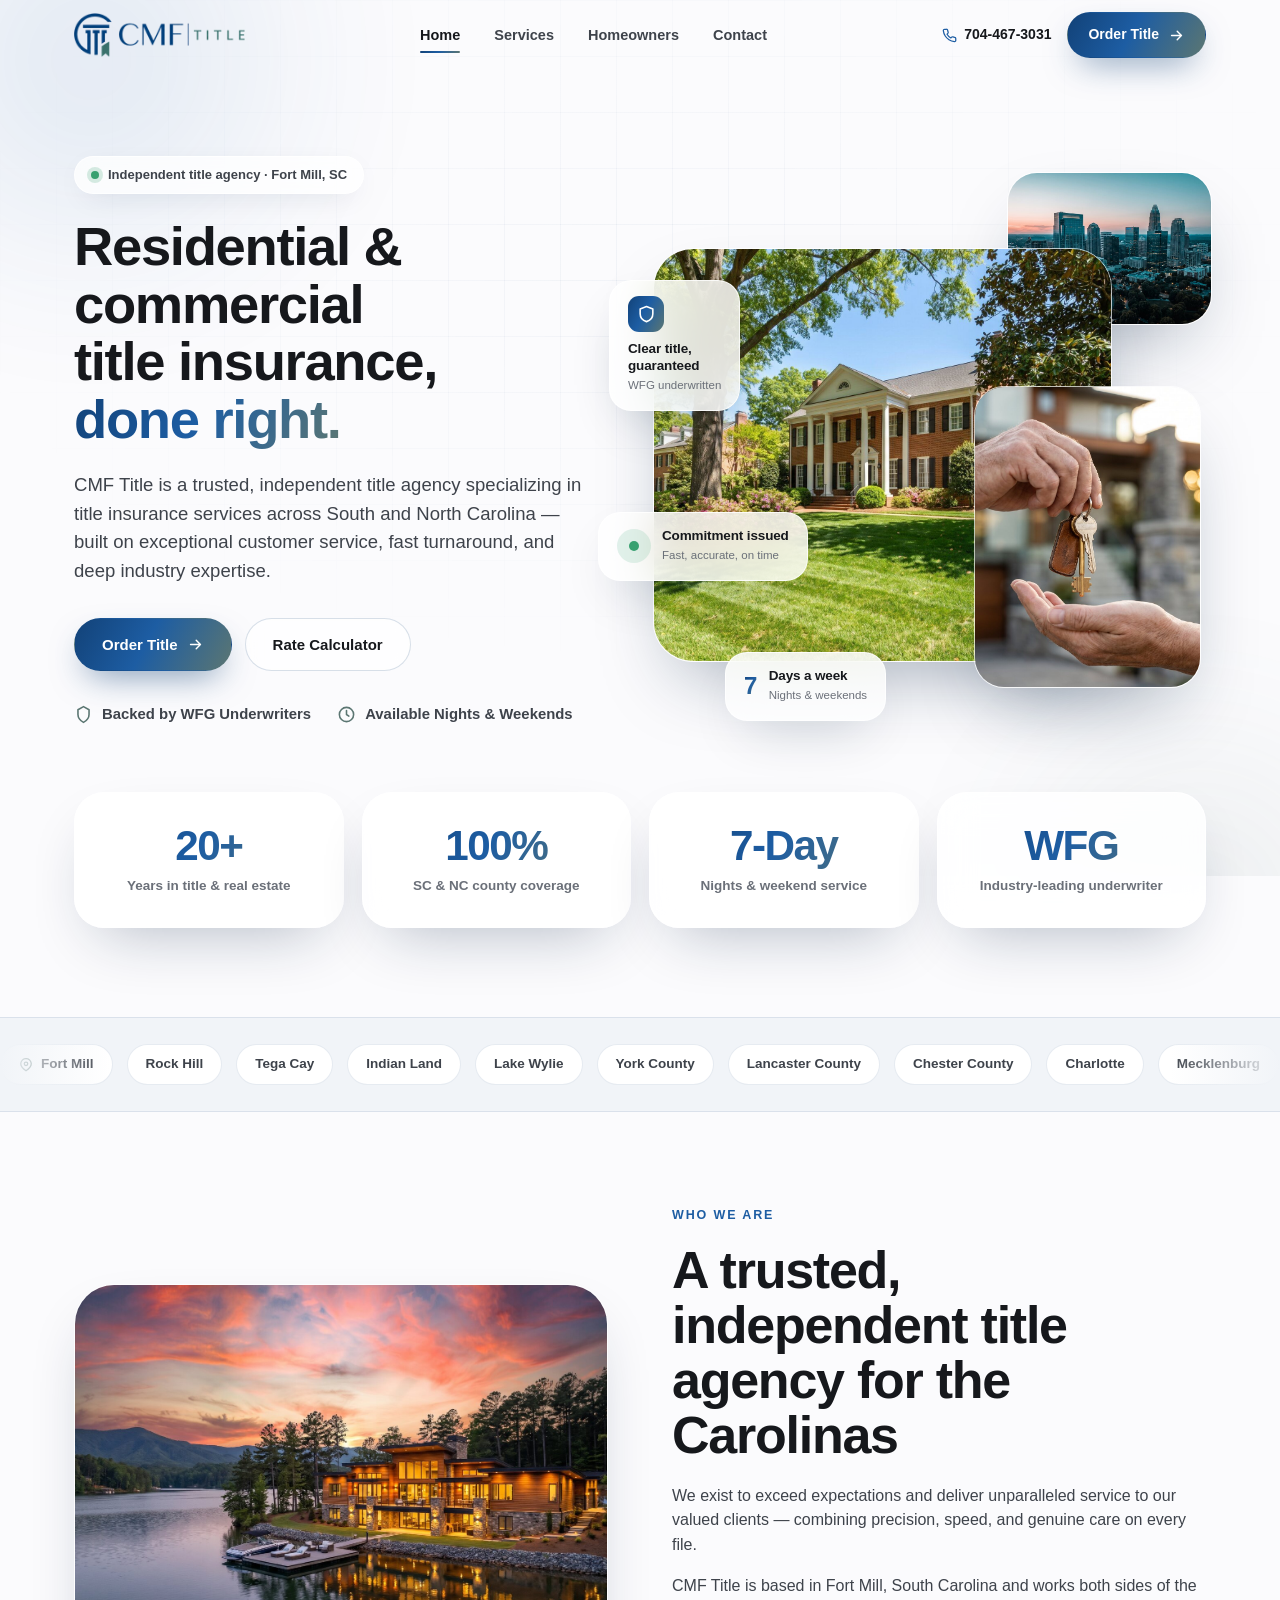
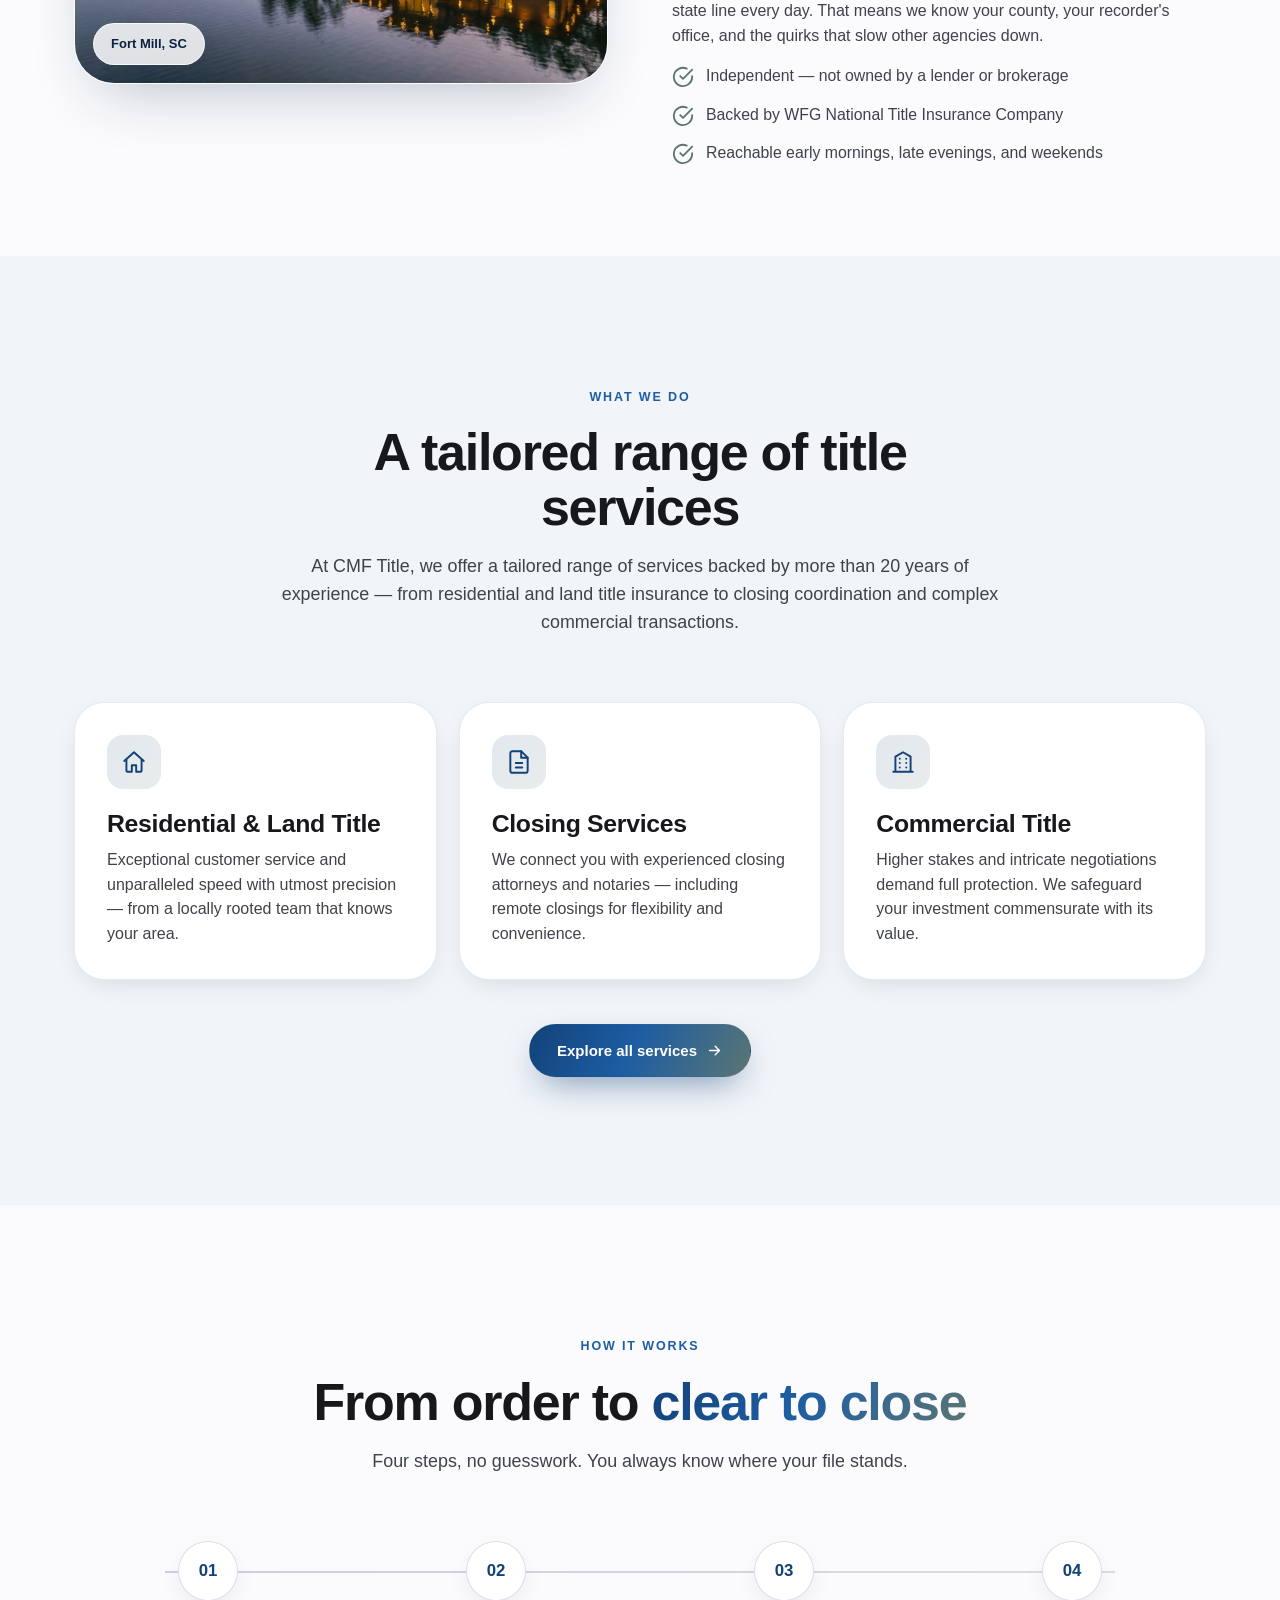
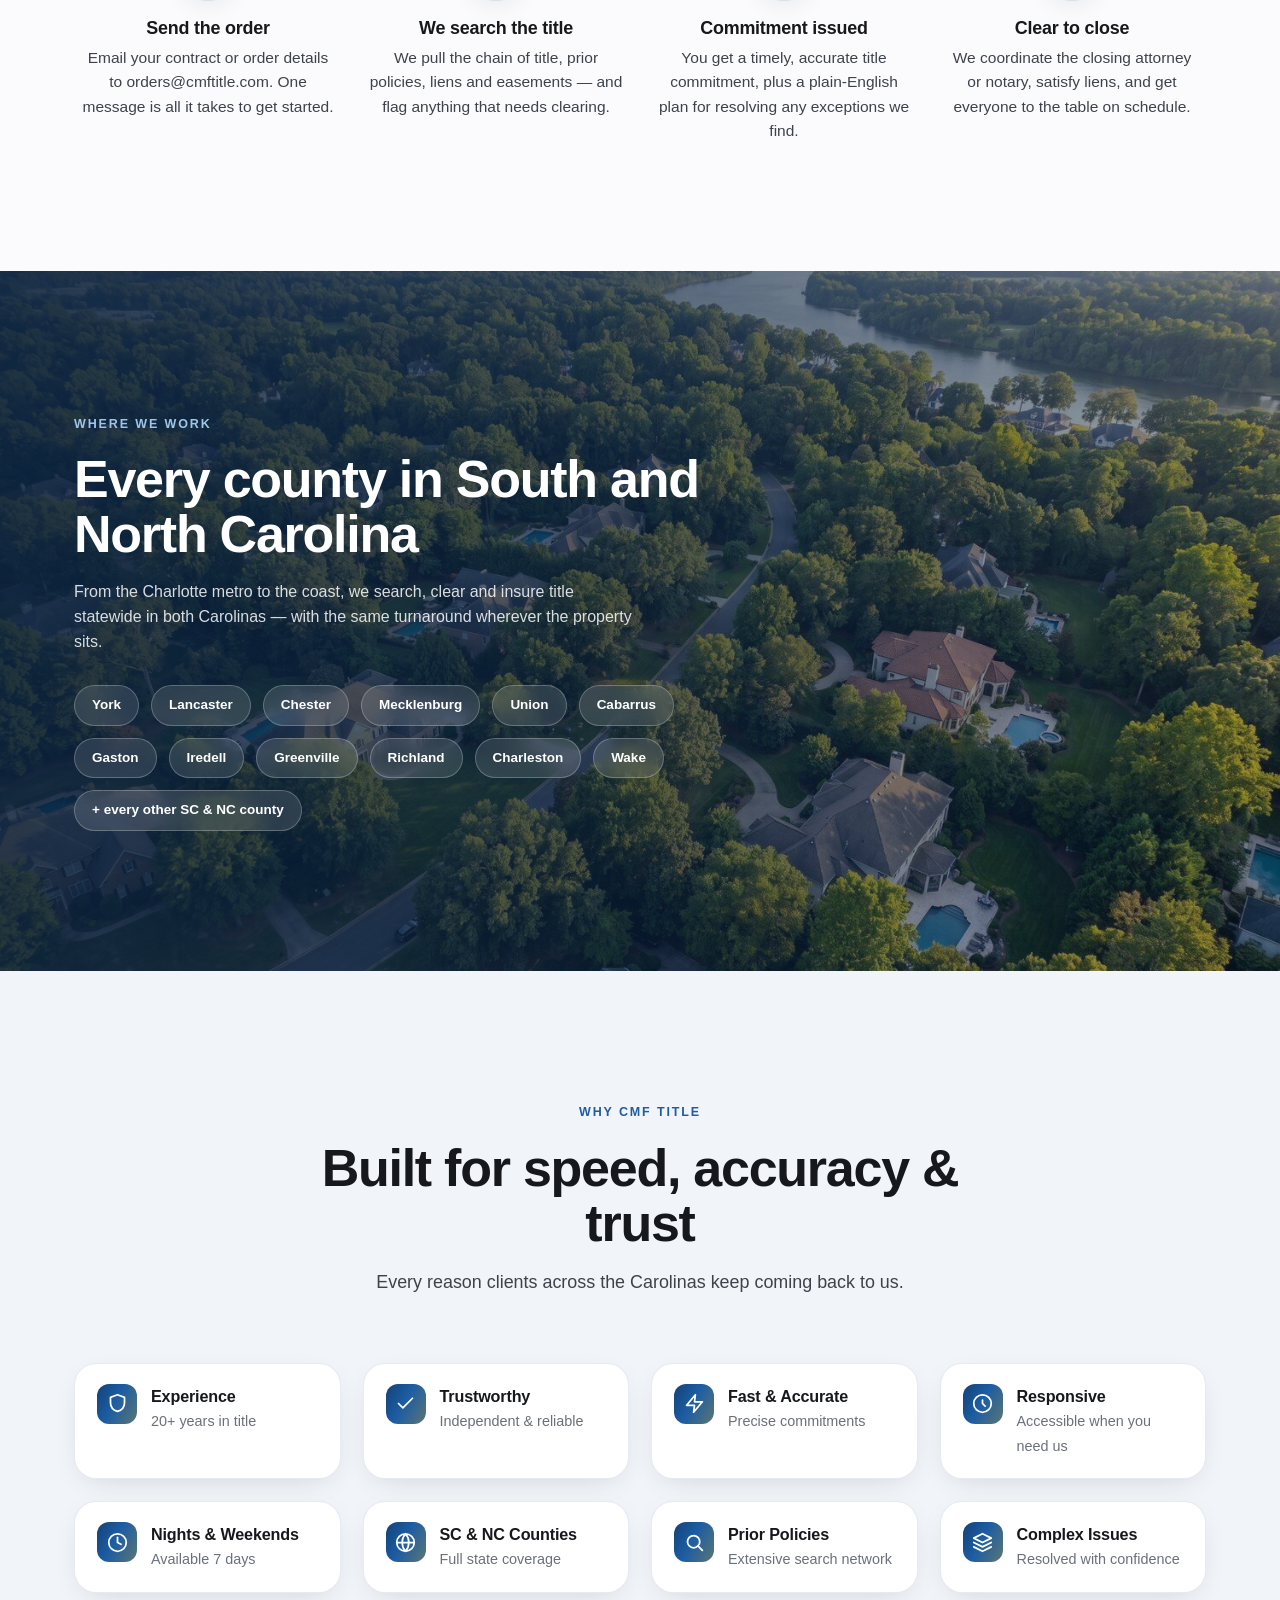
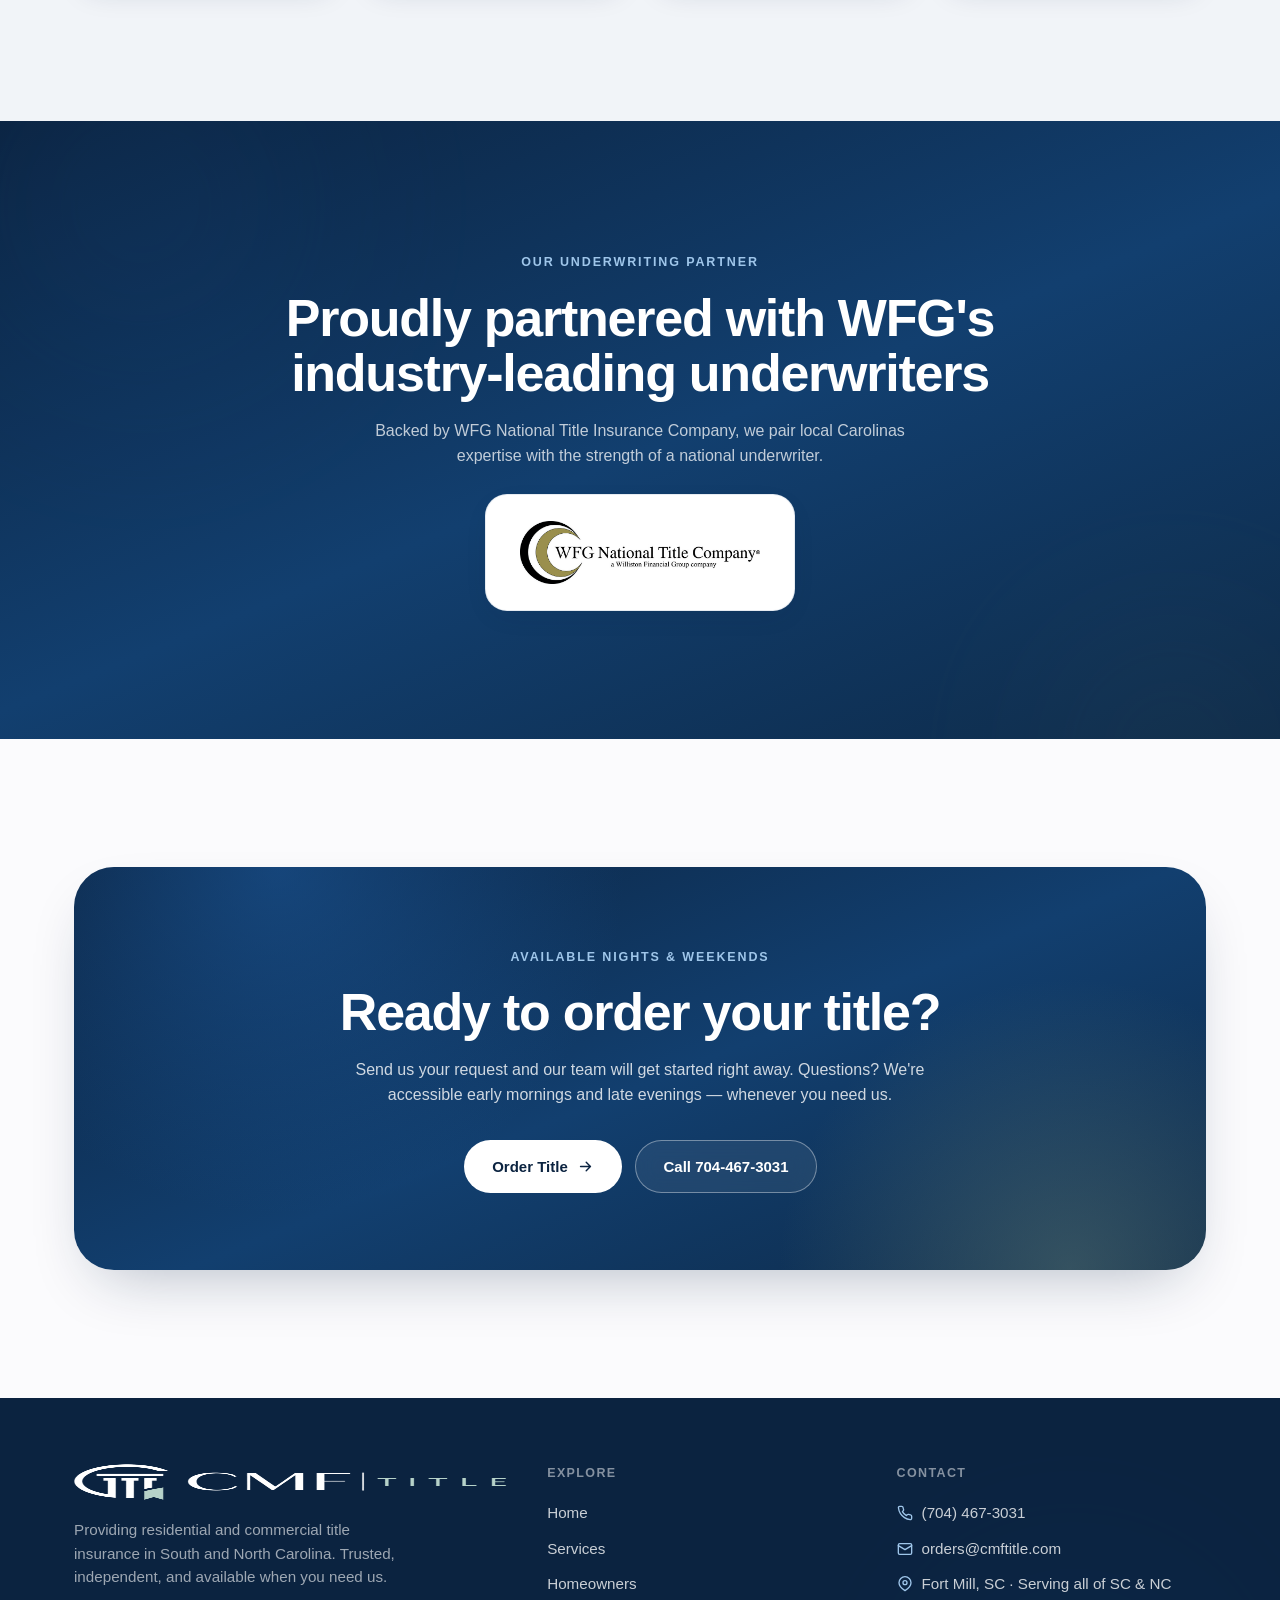
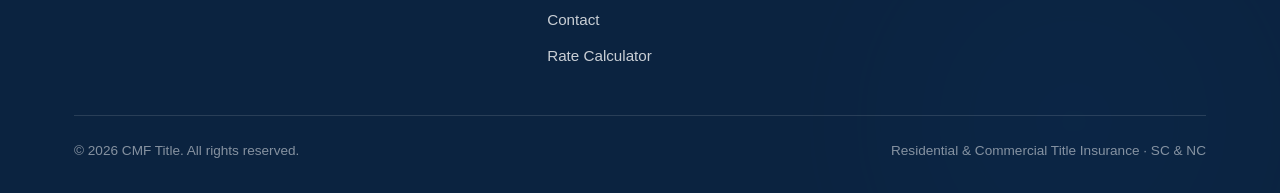
==== index.html @ 1ad6e636 "Build CMF Title site — Apple aesthetic, floating dynamic imagery Independent title agency site for C" ====
<!DOCTYPE html>
<html lang="en">
<head>
<meta charset="UTF-8" />
<meta name="viewport" content="width=device-width, initial-scale=1.0" />
<title>CMF Title — Residential &amp; Commercial Title Insurance in SC &amp; NC</title>
<meta name="description" content="CMF Title is a trusted, independent title agency in Fort Mill, SC providing residential and commercial title insurance across South and North Carolina. Fast, accurate, and available nights and weekends." />
<link rel="canonical" href="https://www.cmftitle.com/" />
<meta property="og:type" content="website" />
<meta property="og:title" content="CMF Title — Residential &amp; Commercial Title Insurance in SC &amp; NC" />
<meta property="og:description" content="A trusted, independent title agency serving South and North Carolina from Fort Mill, SC. Backed by WFG underwriters. Available nights and weekends." />
<meta property="og:url" content="https://www.cmftitle.com/" />
<meta property="og:image" content="https://www.cmftitle.com/assets/img/cta.jpg" />
<meta name="twitter:card" content="summary_large_image" />
<meta name="theme-color" content="#124278" />
<link rel="preconnect" href="https://rates.wfgnationaltitle.com" />
<link rel="icon" href="assets/img/favicon.png" />
<link rel="apple-touch-icon" href="assets/img/favicon.png" />
<link rel="preload" as="image" href="assets/img/hero-house.jpg" fetchpriority="high" />
<link rel="stylesheet" href="assets/css/style.css" />
<script type="application/ld+json">
{"@context":"https://schema.org","@type":"InsuranceAgency","name":"CMF Title","url":"https://www.cmftitle.com/","telephone":"+1-704-467-3031","email":"orders@cmftitle.com","image":"https://www.cmftitle.com/assets/img/logo.png","priceRange":"$$","description":"Independent title agency providing residential and commercial title insurance across South and North Carolina.","address":{"@type":"PostalAddress","addressLocality":"Fort Mill","addressRegion":"SC","addressCountry":"US"},"areaServed":[{"@type":"State","name":"South Carolina"},{"@type":"State","name":"North Carolina"}]}
</script>
</head>
<body>

<div class="progress" id="progress"></div>

<!-- NAV -->
<header class="nav">
  <div class="nav__inner">
    <a href="index.html" class="nav__logo" aria-label="CMF Title home">
      <img class="logo-dark" src="assets/img/logo.png" alt="CMF Title" width="776" height="200" />
      <img class="logo-light" src="assets/img/logo-white.png" alt="CMF Title" width="776" height="200" />
    </a>
    <nav class="nav__links">
      <a href="index.html" class="active">Home</a>
      <a href="services.html">Services</a>
      <a href="homeowners.html">Homeowners</a>
      <a href="contact.html">Contact</a>
    </nav>
    <div class="nav__cta">
      <a href="tel:7044673031" class="nav__phone">
        <svg viewBox="0 0 24 24" fill="none" stroke="currentColor" stroke-width="2" stroke-linecap="round" stroke-linejoin="round"><path d="M22 16.92v3a2 2 0 0 1-2.18 2 19.79 19.79 0 0 1-8.63-3.07 19.5 19.5 0 0 1-6-6 19.79 19.79 0 0 1-3.07-8.67A2 2 0 0 1 4.11 2h3a2 2 0 0 1 2 1.72 12.84 12.84 0 0 0 .7 2.81 2 2 0 0 1-.45 2.11L8.09 9.91a16 16 0 0 0 6 6l1.27-1.27a2 2 0 0 1 2.11-.45 12.84 12.84 0 0 0 2.81.7A2 2 0 0 1 22 16.92z"/></svg>
        704-467-3031
      </a>
      <a href="mailto:orders@cmftitle.com?subject=New%20Title%20Order%20-%20CMF%20Title" class="btn btn--primary btn--sm">
        Order Title
        <svg viewBox="0 0 24 24" fill="none" stroke="currentColor" stroke-width="2" stroke-linecap="round" stroke-linejoin="round"><path d="M5 12h14M13 6l6 6-6 6"/></svg>
      </a>
      <button class="nav__burger" aria-label="Menu" aria-expanded="false"><span></span><span></span><span></span></button>
    </div>
  </div>
</header>

<div class="mobile-menu">
  <a href="index.html">Home</a>
  <a href="services.html">Services</a>
  <a href="homeowners.html">Homeowners</a>
  <a href="contact.html">Contact</a>
  <a href="tel:7044673031">Call 704-467-3031</a>
  <a href="mailto:orders@cmftitle.com?subject=New%20Title%20Order%20-%20CMF%20Title" class="btn btn--primary">Order Title</a>
</div>

<!-- HERO -->
<section class="hero" id="top">
  <div class="mesh"></div>
  <div class="blob blob--a" style="top:-24%;left:-14%;opacity:.30;"></div>
  <div class="blob blob--b" style="bottom:-30%;right:-12%;opacity:.28;"></div>
  <div class="wrap">
    <div class="hero__grid">
      <div class="hero__content" data-reveal>
        <span class="hero__badge"><span class="dot"></span>Independent title agency · Fort Mill, SC</span>
        <h1>Residential &amp; commercial title insurance, <span class="text-grad">done right.</span></h1>
        <p class="hero__sub">CMF Title is a trusted, independent title agency specializing in title insurance services across South and North Carolina — built on exceptional customer service, fast turnaround, and deep industry expertise.</p>
        <div class="hero__actions">
          <a href="mailto:orders@cmftitle.com?subject=New%20Title%20Order%20-%20CMF%20Title" class="btn btn--primary">
            Order Title
            <svg viewBox="0 0 24 24" fill="none" stroke="currentColor" stroke-width="2" stroke-linecap="round" stroke-linejoin="round"><path d="M5 12h14M13 6l6 6-6 6"/></svg>
          </a>
          <a href="https://rates.wfgnationaltitle.com/" target="_blank" rel="noopener" class="btn btn--ghost">Rate Calculator</a>
        </div>
        <div class="hero-badges">
          <span><svg viewBox="0 0 24 24" fill="none" stroke="currentColor" stroke-width="2" stroke-linecap="round" stroke-linejoin="round"><path d="M12 2l7 4v6c0 5-3.5 8-7 10-3.5-2-7-5-7-10V6l7-4z"/></svg> Backed by WFG Underwriters</span>
          <span><svg viewBox="0 0 24 24" fill="none" stroke="currentColor" stroke-width="2" stroke-linecap="round" stroke-linejoin="round"><circle cx="12" cy="12" r="9"/><path d="M12 7v5l3 2"/></svg> Available Nights &amp; Weekends</span>
        </div>
      </div>

      <div class="hero__visual" data-reveal>
        <div class="fimg fimg--tag" data-parallax="8">
          <img src="assets/img/hero-skyline.jpg" alt="Charlotte skyline at dusk" width="760" height="570" />
        </div>
        <div class="fimg fimg--main" data-parallax="15">
          <img src="assets/img/hero-house.jpg" alt="Brick Southern colonial home beneath a live oak" width="1500" height="1150" fetchpriority="high" />
        </div>
        <div class="fimg fimg--sub anim-float d-a" data-parallax="26">
          <img src="assets/img/hero-keys.jpg" alt="Handing over the keys at a closing" width="760" height="1010" />
        </div>

        <div class="gchip gchip--1 anim-float" data-parallax="36">
          <div class="gc-ico"><svg viewBox="0 0 24 24" fill="none" stroke="currentColor" stroke-width="2" stroke-linecap="round" stroke-linejoin="round"><path d="M12 2 4 5v6c0 5 3.4 8.6 8 10 4.6-1.4 8-5 8-10V5l-8-3z"/></svg></div>
          <div class="gc-t">Clear title,<br>guaranteed</div>
          <div class="gc-s">WFG underwritten</div>
        </div>

        <div class="gchip gchip--2" data-parallax="42">
          <div class="pulse"><i></i></div>
          <div>
            <div class="gc-t">Commitment issued</div>
            <div class="gc-s">Fast, accurate, on time</div>
          </div>
        </div>

        <div class="gchip gchip--3 anim-float d-b" data-parallax="30">
          <b class="text-grad">7</b>
          <div>
            <div class="gc-t">Days a week</div>
            <div class="gc-s">Nights &amp; weekends</div>
          </div>
        </div>
      </div>
    </div>
  </div>
</section>

<!-- TRUST STATS -->
<section class="section section--tight stats-float">
  <div class="wrap">
    <div class="stats">
      <div class="stat-card" data-reveal><b class="text-grad" data-count="20" data-suffix="+">20+</b><span>Years in title &amp; real estate</span></div>
      <div class="stat-card d1" data-reveal><b class="text-grad" data-count="100" data-suffix="%">100%</b><span>SC &amp; NC county coverage</span></div>
      <div class="stat-card d2" data-reveal><b class="text-grad">7-Day</b><span>Nights &amp; weekend service</span></div>
      <div class="stat-card d3" data-reveal><b class="text-grad">WFG</b><span>Industry-leading underwriter</span></div>
    </div>
  </div>
</section>

<!-- COUNTY MARQUEE -->
<div class="marquee" aria-hidden="true">
  <div class="marquee__track">
    <div class="marquee__group">
      <span class="mq-item"><svg viewBox="0 0 24 24" fill="none" stroke="currentColor" stroke-width="2.2" stroke-linecap="round" stroke-linejoin="round"><path d="M21 10c0 6-9 12-9 12s-9-6-9-12a9 9 0 0 1 18 0z"/><circle cx="12" cy="10" r="3"/></svg>Fort Mill</span>
      <span class="mq-item">Rock Hill</span><span class="mq-item">Tega Cay</span><span class="mq-item">Indian Land</span>
      <span class="mq-item">Lake Wylie</span><span class="mq-item">York County</span><span class="mq-item">Lancaster County</span>
      <span class="mq-item">Chester County</span><span class="mq-item">Charlotte</span><span class="mq-item">Mecklenburg</span>
      <span class="mq-item">Union County</span><span class="mq-item">Cabarrus</span><span class="mq-item">Gaston</span>
      <span class="mq-item">Iredell</span><span class="mq-item">Greenville</span><span class="mq-item">Columbia</span>
      <span class="mq-item">Charleston</span><span class="mq-item">Raleigh</span><span class="mq-item">Wilmington</span>
      <span class="mq-item">Every SC &amp; NC county</span>
    </div>
    <div class="marquee__group">
      <span class="mq-item"><svg viewBox="0 0 24 24" fill="none" stroke="currentColor" stroke-width="2.2" stroke-linecap="round" stroke-linejoin="round"><path d="M21 10c0 6-9 12-9 12s-9-6-9-12a9 9 0 0 1 18 0z"/><circle cx="12" cy="10" r="3"/></svg>Fort Mill</span>
      <span class="mq-item">Rock Hill</span><span class="mq-item">Tega Cay</span><span class="mq-item">Indian Land</span>
      <span class="mq-item">Lake Wylie</span><span class="mq-item">York County</span><span class="mq-item">Lancaster County</span>
      <span class="mq-item">Chester County</span><span class="mq-item">Charlotte</span><span class="mq-item">Mecklenburg</span>
      <span class="mq-item">Union County</span><span class="mq-item">Cabarrus</span><span class="mq-item">Gaston</span>
      <span class="mq-item">Iredell</span><span class="mq-item">Greenville</span><span class="mq-item">Columbia</span>
      <span class="mq-item">Charleston</span><span class="mq-item">Raleigh</span><span class="mq-item">Wilmington</span>
      <span class="mq-item">Every SC &amp; NC county</span>
    </div>
  </div>
</div>

<!-- INTRO / MISSION -->
<section class="section section--tight">
  <div class="wrap">
    <div class="split">
      <div class="split__media" data-reveal>
        <img src="assets/img/lake.jpg" alt="Lakeside Carolina home at dusk" width="1300" height="975" loading="lazy" />
        <span class="badge-pill">Fort Mill, SC</span>
      </div>
      <div class="split__body d1" data-reveal>
        <span class="eyebrow">Who we are</span>
        <h2>A trusted, independent title agency for the Carolinas</h2>
        <p>We exist to exceed expectations and deliver unparalleled service to our valued clients — combining precision, speed, and genuine care on every file.</p>
        <p>CMF Title is based in Fort Mill, South Carolina and works both sides of the state line every day. That means we know your county, your recorder's office, and the quirks that slow other agencies down.</p>
        <ul class="checklist checklist--tight">
          <li><svg viewBox="0 0 24 24" fill="none" stroke="currentColor" stroke-width="2" stroke-linecap="round" stroke-linejoin="round"><path d="M22 11.08V12a10 10 0 1 1-5.93-9.14"/><path d="M22 4 12 14.01l-3-3"/></svg>Independent — not owned by a lender or brokerage</li>
          <li><svg viewBox="0 0 24 24" fill="none" stroke="currentColor" stroke-width="2" stroke-linecap="round" stroke-linejoin="round"><path d="M22 11.08V12a10 10 0 1 1-5.93-9.14"/><path d="M22 4 12 14.01l-3-3"/></svg>Backed by WFG National Title Insurance Company</li>
          <li><svg viewBox="0 0 24 24" fill="none" stroke="currentColor" stroke-width="2" stroke-linecap="round" stroke-linejoin="round"><path d="M22 11.08V12a10 10 0 1 1-5.93-9.14"/><path d="M22 4 12 14.01l-3-3"/></svg>Reachable early mornings, late evenings, and weekends</li>
        </ul>
      </div>
    </div>
  </div>
</section>

<!-- SERVICES PREVIEW -->
<section class="section section--alt">
  <div class="wrap">
    <div class="section-head" data-reveal>
      <span class="eyebrow">What we do</span>
      <h2>A tailored range of title services</h2>
      <p>At CMF Title, we offer a tailored range of services backed by more than 20 years of experience — from residential and land title insurance to closing coordination and complex commercial transactions.</p>
    </div>
    <div class="grid grid-3">
      <a href="services.html" class="card" data-reveal>
        <div class="card__ico"><svg viewBox="0 0 24 24" fill="none" stroke="currentColor" stroke-width="1.8" stroke-linecap="round" stroke-linejoin="round"><path d="m3 11 9-8 9 8"/><path d="M5 10v10a1 1 0 0 0 1 1h4v-6h4v6h4a1 1 0 0 0 1-1V10"/></svg></div>
        <h3>Residential &amp; Land Title</h3>
        <p>Exceptional customer service and unparalleled speed with utmost precision — from a locally rooted team that knows your area.</p>
      </a>
      <a href="services.html" class="card d1" data-reveal>
        <div class="card__ico"><svg viewBox="0 0 24 24" fill="none" stroke="currentColor" stroke-width="1.8" stroke-linecap="round" stroke-linejoin="round"><path d="M14 2H6a2 2 0 0 0-2 2v16a2 2 0 0 0 2 2h12a2 2 0 0 0 2-2V8z"/><path d="M14 2v6h6M9 13h6M9 17h6"/></svg></div>
        <h3>Closing Services</h3>
        <p>We connect you with experienced closing attorneys and notaries — including remote closings for flexibility and convenience.</p>
      </a>
      <a href="services.html" class="card d2" data-reveal>
        <div class="card__ico"><svg viewBox="0 0 24 24" fill="none" stroke="currentColor" stroke-width="1.8" stroke-linecap="round" stroke-linejoin="round"><path d="M3 21h18M5 21V7l7-4 7 4v14M9 9h.01M15 9h.01M9 13h.01M15 13h.01M9 17h.01M15 17h.01"/></svg></div>
        <h3>Commercial Title</h3>
        <p>Higher stakes and intricate negotiations demand full protection. We safeguard your investment commensurate with its value.</p>
      </a>
    </div>
    <div style="text-align:center;margin-top:44px;" data-reveal>
      <a href="services.html" class="btn btn--primary">Explore all services
        <svg viewBox="0 0 24 24" fill="none" stroke="currentColor" stroke-width="2" stroke-linecap="round" stroke-linejoin="round"><path d="M5 12h14M13 6l6 6-6 6"/></svg>
      </a>
    </div>
  </div>
</section>

<!-- HOW IT WORKS -->
<section class="section">
  <div class="wrap">
    <div class="section-head" data-reveal>
      <span class="eyebrow">How it works</span>
      <h2>From order to <span class="text-grad">clear to close</span></h2>
      <p>Four steps, no guesswork. You always know where your file stands.</p>
    </div>
    <div class="steps">
      <div class="step" data-reveal>
        <div class="step__n">01</div>
        <h3>Send the order</h3>
        <p>Email your contract or order details to orders@cmftitle.com. One message is all it takes to get started.</p>
      </div>
      <div class="step d1" data-reveal>
        <div class="step__n">02</div>
        <h3>We search the title</h3>
        <p>We pull the chain of title, prior policies, liens and easements — and flag anything that needs clearing.</p>
      </div>
      <div class="step d2" data-reveal>
        <div class="step__n">03</div>
        <h3>Commitment issued</h3>
        <p>You get a timely, accurate title commitment, plus a plain-English plan for resolving any exceptions we find.</p>
      </div>
      <div class="step d3" data-reveal>
        <div class="step__n">04</div>
        <h3>Clear to close</h3>
        <p>We coordinate the closing attorney or notary, satisfy liens, and get everyone to the table on schedule.</p>
      </div>
    </div>
  </div>
</section>

<!-- COVERAGE BAND -->
<section class="imgband">
  <div class="imgband__bg"><img src="assets/img/aerial.jpg" alt="Aerial view of a Carolina neighborhood under tree canopy" width="1500" height="860" loading="lazy" /></div>
  <div class="wrap">
    <div data-reveal>
      <span class="eyebrow">Where we work</span>
      <h2>Every county in South and North Carolina</h2>
      <p>From the Charlotte metro to the coast, we search, clear and insure title statewide in both Carolinas — with the same turnaround wherever the property sits.</p>
      <div class="coverage-list">
        <span>York</span><span>Lancaster</span><span>Chester</span><span>Mecklenburg</span><span>Union</span>
        <span>Cabarrus</span><span>Gaston</span><span>Iredell</span><span>Greenville</span><span>Richland</span>
        <span>Charleston</span><span>Wake</span><span>+ every other SC &amp; NC county</span>
      </div>
    </div>
  </div>
</section>

<!-- WHY CHOOSE -->
<section class="section section--alt">
  <div class="wrap">
    <div class="section-head" data-reveal>
      <span class="eyebrow">Why CMF Title</span>
      <h2>Built for speed, accuracy &amp; trust</h2>
      <p>Every reason clients across the Carolinas keep coming back to us.</p>
    </div>
    <div class="grid grid-4">
      <div class="feature" data-reveal>
        <div class="feature__ico"><svg viewBox="0 0 24 24" fill="none" stroke="currentColor" stroke-width="2" stroke-linecap="round" stroke-linejoin="round"><path d="M12 2 4 5v6c0 5 3.4 8.6 8 10 4.6-1.4 8-5 8-10V5l-8-3z"/></svg></div>
        <div><b>Experience</b><span>20+ years in title</span></div>
      </div>
      <div class="feature d1" data-reveal>
        <div class="feature__ico"><svg viewBox="0 0 24 24" fill="none" stroke="currentColor" stroke-width="2" stroke-linecap="round" stroke-linejoin="round"><path d="M20 6 9 17l-5-5"/></svg></div>
        <div><b>Trustworthy</b><span>Independent &amp; reliable</span></div>
      </div>
      <div class="feature d2" data-reveal>
        <div class="feature__ico"><svg viewBox="0 0 24 24" fill="none" stroke="currentColor" stroke-width="2" stroke-linecap="round" stroke-linejoin="round"><path d="M13 2 3 14h9l-1 8 10-12h-9l1-8z"/></svg></div>
        <div><b>Fast &amp; Accurate</b><span>Precise commitments</span></div>
      </div>
      <div class="feature d3" data-reveal>
        <div class="feature__ico"><svg viewBox="0 0 24 24" fill="none" stroke="currentColor" stroke-width="2" stroke-linecap="round" stroke-linejoin="round"><path d="M12 8v4l3 3M12 22a10 10 0 1 0 0-20 10 10 0 0 0 0 20z"/></svg></div>
        <div><b>Responsive</b><span>Accessible when you need us</span></div>
      </div>
      <div class="feature" data-reveal>
        <div class="feature__ico"><svg viewBox="0 0 24 24" fill="none" stroke="currentColor" stroke-width="2" stroke-linecap="round" stroke-linejoin="round"><path d="M12 2a10 10 0 1 0 0 20 10 10 0 0 0 0-20zM12 6v6l4 2"/></svg></div>
        <div><b>Nights &amp; Weekends</b><span>Available 7 days</span></div>
      </div>
      <div class="feature d1" data-reveal>
        <div class="feature__ico"><svg viewBox="0 0 24 24" fill="none" stroke="currentColor" stroke-width="2" stroke-linecap="round" stroke-linejoin="round"><path d="M12 2a10 10 0 1 0 0 20 10 10 0 0 0 0-20zM2 12h20M12 2a15 15 0 0 1 0 20 15 15 0 0 1 0-20z"/></svg></div>
        <div><b>SC &amp; NC Counties</b><span>Full state coverage</span></div>
      </div>
      <div class="feature d2" data-reveal>
        <div class="feature__ico"><svg viewBox="0 0 24 24" fill="none" stroke="currentColor" stroke-width="2" stroke-linecap="round" stroke-linejoin="round"><circle cx="11" cy="11" r="7"/><path d="m21 21-4.3-4.3"/></svg></div>
        <div><b>Prior Policies</b><span>Extensive search network</span></div>
      </div>
      <div class="feature d3" data-reveal>
        <div class="feature__ico"><svg viewBox="0 0 24 24" fill="none" stroke="currentColor" stroke-width="2" stroke-linecap="round" stroke-linejoin="round"><path d="M12 2 2 7l10 5 10-5-10-5zM2 17l10 5 10-5M2 12l10 5 10-5"/></svg></div>
        <div><b>Complex Issues</b><span>Resolved with confidence</span></div>
      </div>
    </div>
  </div>
</section>

<!-- WFG PARTNER -->
<section class="section band">
  <div class="blob blob--a" style="top:-30%;left:-10%;opacity:.28;"></div>
  <div class="blob blob--b" style="bottom:-40%;right:-10%;opacity:.28;"></div>
  <div class="wrap">
    <div class="partner" data-reveal>
      <span class="eyebrow eyebrow--light">Our underwriting partner</span>
      <h2>Proudly partnered with WFG's<br>industry-leading underwriters</h2>
      <p style="max-width:560px;margin:18px auto 0;">Backed by WFG National Title Insurance Company, we pair local Carolinas expertise with the strength of a national underwriter.</p>
      <div class="partner__logo"><img src="assets/img/wfg.jpg" alt="WFG National Title Insurance Company" loading="lazy" /></div>
    </div>
  </div>
</section>

<!-- CTA -->
<section class="section">
  <div class="wrap">
    <div class="cta-card" data-reveal>
      <span class="eyebrow eyebrow--light">Available nights &amp; weekends</span>
      <h2>Ready to order your title?</h2>
      <p>Send us your request and our team will get started right away. Questions? We're accessible early mornings and late evenings — whenever you need us.</p>
      <div class="cta-actions">
        <a href="mailto:orders@cmftitle.com?subject=New%20Title%20Order%20-%20CMF%20Title" class="btn btn--light">
          Order Title
          <svg viewBox="0 0 24 24" fill="none" stroke="currentColor" stroke-width="2" stroke-linecap="round" stroke-linejoin="round"><path d="M5 12h14M13 6l6 6-6 6"/></svg>
        </a>
        <a href="tel:7044673031" class="btn btn--outline-light">Call 704-467-3031</a>
      </div>
    </div>
  </div>
</section>

<!-- FOOTER -->
<footer class="footer">
  <div class="blob blob--a" style="bottom:-50%;right:-5%;opacity:.16;"></div>
  <div class="wrap">
    <div class="footer__grid">
      <div>
        <div class="footer__logo"><img src="assets/img/logo-white.png" alt="CMF Title" width="776" height="200" /></div>
        <p>Providing residential and commercial title insurance in South and North Carolina. Trusted, independent, and available when you need us.</p>
      </div>
      <div>
        <h4>Explore</h4>
        <div class="footer__links">
          <a href="index.html">Home</a>
          <a href="services.html">Services</a>
          <a href="homeowners.html">Homeowners</a>
          <a href="contact.html">Contact</a>
          <a href="https://rates.wfgnationaltitle.com/" target="_blank" rel="noopener">Rate Calculator</a>
        </div>
      </div>
      <div>
        <h4>Contact</h4>
        <div class="footer__contact">
          <a href="tel:7044673031"><svg viewBox="0 0 24 24" fill="none" stroke="currentColor" stroke-width="2" stroke-linecap="round" stroke-linejoin="round"><path d="M22 16.92v3a2 2 0 0 1-2.18 2 19.79 19.79 0 0 1-8.63-3.07 19.5 19.5 0 0 1-6-6 19.79 19.79 0 0 1-3.07-8.67A2 2 0 0 1 4.11 2h3a2 2 0 0 1 2 1.72 12.84 12.84 0 0 0 .7 2.81 2 2 0 0 1-.45 2.11L8.09 9.91a16 16 0 0 0 6 6l1.27-1.27a2 2 0 0 1 2.11-.45 12.84 12.84 0 0 0 2.81.7A2 2 0 0 1 22 16.92z"/></svg>(704) 467-3031</a>
          <a href="mailto:orders@cmftitle.com"><svg viewBox="0 0 24 24" fill="none" stroke="currentColor" stroke-width="2" stroke-linecap="round" stroke-linejoin="round"><rect x="2" y="4" width="20" height="16" rx="2"/><path d="m22 7-10 6L2 7"/></svg>orders@cmftitle.com</a>
          <span><svg viewBox="0 0 24 24" fill="none" stroke="currentColor" stroke-width="2" stroke-linecap="round" stroke-linejoin="round"><path d="M21 10c0 6-9 12-9 12s-9-6-9-12a9 9 0 0 1 18 0z"/><circle cx="12" cy="10" r="3"/></svg>Fort Mill, SC · Serving all of SC &amp; NC</span>
        </div>
      </div>
    </div>
    <div class="footer__bottom">
      <span>&copy; <span id="year">2026</span> CMF Title. All rights reserved.</span>
      <span>Residential &amp; Commercial Title Insurance · SC &amp; NC</span>
    </div>
  </div>
</footer>

<div class="order-bar">
  <a href="tel:7044673031" class="btn btn--ghost">Call</a>
  <a href="mailto:orders@cmftitle.com?subject=New%20Title%20Order%20-%20CMF%20Title" class="btn btn--primary">Order Title</a>
</div>

<script src="assets/js/main.js"></script>
</body>
</html>
---- assets/css/style.css ----
/* =========================================================
   CMF Title — Design System
   Apple-inspired · floating dynamic imagery · soft depth
   Brand: Deep Blue #124278 · Sage Green #5b7672
   ========================================================= */

:root{
  /* Ink & surfaces */
  --ink:        #16181c;
  --ink-soft:   #3e434b;
  --muted:      #6b7079;
  --line:       rgba(18,66,120,.10);
  --line-2:     rgba(18,66,120,.16);
  --bg:         #fbfbfd;
  --bg-2:       #f1f4f8;
  --bg-3:       #eaf0f6;
  --white:      #ffffff;

  /* Brand */
  --brand:      #124278;
  --brand-lift: #1d5da3;
  --brand-air:  #4a8bc9;
  --green:      #5b7672;
  --green-lift: #74928c;
  --navy:       #0b2340;

  --grad-brand:  linear-gradient(118deg,#124278 0%,#1d5da3 46%,#5b7672 100%);
  --grad-brand-r:linear-gradient(118deg,#5b7672 0%,#1d5da3 54%,#124278 100%);
  --grad-light:  linear-gradient(112deg,#a9cdef 0%,#c2dbea 44%,#aec7c0 100%);
  --grad-ink:    linear-gradient(158deg,#0b2340 0%,#123f6f 52%,#0d2a49 100%);
  --grad-wash:   linear-gradient(118deg,rgba(18,66,120,.10),rgba(91,118,114,.10));

  /* Glass */
  --glass-bg:  rgba(255,255,255,.70);
  --glass-brd: rgba(255,255,255,.78);
  --glass-sh:  0 22px 54px -22px rgba(11,35,64,.30);

  /* Radius / motion / shadow */
  --r-xs: 10px;
  --r-sm: 14px;
  --r:    22px;
  --r-lg: 30px;
  --r-xl: 40px;
  --ease: cubic-bezier(.22,1,.36,1);
  --ease-out: cubic-bezier(.16,1,.3,1);
  --sh-soft: 0 8px 30px -12px rgba(11,35,64,.18);
  --sh-card: 0 26px 64px -26px rgba(11,35,64,.32);
  --sh-lift: 0 34px 78px -28px rgba(11,35,64,.40);

  --maxw: 1180px;
  --nav-h: 70px;
}

/* ---------- Reset ---------- */
*{margin:0;padding:0;box-sizing:border-box}
html{scroll-behavior:smooth;-webkit-text-size-adjust:100%;scroll-padding-top:90px}
body{
  font-family:-apple-system,BlinkMacSystemFont,"SF Pro Display","Segoe UI",Roboto,Helvetica,Arial,sans-serif;
  color:var(--ink);background:var(--bg);line-height:1.55;
  -webkit-font-smoothing:antialiased;text-rendering:optimizeLegibility;overflow-x:hidden;
}
img{display:block;max-width:100%}
a{color:inherit;text-decoration:none}
button{font-family:inherit;cursor:pointer}
::selection{background:rgba(29,93,163,.18)}

/* ---------- Layout ---------- */
.wrap{width:100%;max-width:var(--maxw);margin:0 auto;padding:0 24px}
.section{position:relative;padding:clamp(70px,10vw,130px) 0}
.section--tight{padding:clamp(48px,7vw,90px) 0}
.section--alt{background:var(--bg-2)}

.eyebrow{
  display:inline-block;font-size:12.5px;font-weight:700;letter-spacing:.15em;
  text-transform:uppercase;color:var(--brand-lift);margin-bottom:18px;
}
.eyebrow--light{color:#9fc6ea}

h1,h2,h3{letter-spacing:-.024em;line-height:1.06;font-weight:700}
h1{font-size:clamp(2.5rem,5.8vw,4.5rem)}
h2{font-size:clamp(2rem,4.3vw,3.25rem)}
h3{font-size:clamp(1.22rem,2.1vw,1.55rem);letter-spacing:-.012em}
p{color:var(--ink-soft);font-size:clamp(1rem,1.2vw,1.11rem)}

.section-head{max-width:730px;margin:0 auto clamp(40px,6vw,66px);text-align:center}
.section-head p{margin-top:18px;font-size:clamp(1.04rem,1.4vw,1.2rem)}
.text-grad{
  background:var(--grad-brand);-webkit-background-clip:text;background-clip:text;
  -webkit-text-fill-color:transparent;color:transparent;
}
.text-grad--light{background:var(--grad-light);-webkit-background-clip:text;background-clip:text;-webkit-text-fill-color:transparent;color:transparent}

/* ---------- Scroll progress ---------- */
.progress{position:fixed;top:0;left:0;height:3px;width:0;z-index:200;background:var(--grad-brand);
  box-shadow:0 0 12px rgba(29,93,163,.5);transition:width .1s linear}

/* ---------- Buttons ---------- */
.btn{
  display:inline-flex;align-items:center;gap:9px;padding:14px 27px;border-radius:999px;
  font-size:15px;font-weight:650;border:1px solid transparent;white-space:nowrap;
  transition:transform .35s var(--ease),box-shadow .35s var(--ease),background .3s var(--ease),color .3s var(--ease);
}
.btn svg{width:17px;height:17px;transition:transform .35s var(--ease)}
.btn:hover svg{transform:translateX(3px)}
.btn--primary{color:#fff;background:var(--grad-brand);box-shadow:0 14px 34px -12px rgba(18,66,120,.62)}
.btn--primary:hover{transform:translateY(-3px);box-shadow:0 24px 48px -14px rgba(18,66,120,.68)}
.btn--ghost{color:var(--ink);background:rgba(255,255,255,.7);border-color:var(--line-2);backdrop-filter:blur(10px)}
.btn--ghost:hover{transform:translateY(-3px);box-shadow:var(--sh-soft);border-color:var(--brand-air)}
.btn--light{color:var(--navy);background:#fff}
.btn--light:hover{transform:translateY(-3px);box-shadow:0 22px 44px -14px rgba(0,0,0,.42)}
.btn--outline-light{color:#fff;border-color:rgba(255,255,255,.38);background:rgba(255,255,255,.07);backdrop-filter:blur(10px)}
.btn--outline-light:hover{transform:translateY(-3px);background:rgba(255,255,255,.16)}
.btn--sm{padding:11px 20px;font-size:14px}

/* ---------- Navbar ---------- */
.nav{position:fixed;top:0;left:0;right:0;z-index:120;height:var(--nav-h);display:flex;align-items:center;
  transition:background .4s var(--ease),box-shadow .4s var(--ease),backdrop-filter .4s var(--ease)}
.nav__inner{width:100%;max-width:var(--maxw);margin:0 auto;padding:0 24px;
  display:flex;align-items:center;justify-content:space-between;gap:18px}
.nav.scrolled{background:rgba(251,251,253,.80);backdrop-filter:saturate(180%) blur(22px);
  -webkit-backdrop-filter:saturate(180%) blur(22px);box-shadow:0 1px 0 rgba(18,66,120,.10)}
.nav__logo{display:flex;align-items:center;gap:11px}
.nav__logo img{height:44px;width:auto}
.nav__logo .logo-light{display:none}
.nav__links{display:flex;align-items:center;gap:34px}
.nav__links a{font-size:14.5px;font-weight:550;color:var(--ink-soft);position:relative;transition:color .25s var(--ease)}
.nav__links a::after{content:"";position:absolute;left:0;bottom:-7px;height:2px;width:0;
  background:var(--grad-brand);border-radius:2px;transition:width .3s var(--ease)}
.nav__links a:hover,.nav__links a.active{color:var(--ink)}
.nav__links a:hover::after,.nav__links a.active::after{width:100%}
.nav__cta{display:flex;align-items:center;gap:16px}
.nav__phone{display:inline-flex;align-items:center;gap:7px;font-size:14px;font-weight:650;color:var(--ink)}
.nav__phone svg{width:15px;height:15px;color:var(--brand-lift)}
.nav__burger{display:none;width:42px;height:42px;border-radius:12px;background:rgba(255,255,255,.7);
  border:1px solid var(--line-2);flex-direction:column;align-items:center;justify-content:center;gap:5px}
.nav__burger span{width:18px;height:2px;background:var(--ink);border-radius:2px;transition:.3s var(--ease)}
.nav.open .nav__burger span:nth-child(1){transform:translateY(7px) rotate(45deg)}
.nav.open .nav__burger span:nth-child(2){opacity:0}
.nav.open .nav__burger span:nth-child(3){transform:translateY(-7px) rotate(-45deg)}

/* Transparent nav over dark hero */
.nav:not(.scrolled).nav--over{background:transparent;box-shadow:none}
.nav:not(.scrolled).nav--over .nav__links a{color:rgba(255,255,255,.88)}
.nav:not(.scrolled).nav--over .nav__links a:hover,
.nav:not(.scrolled).nav--over .nav__links a.active{color:#fff}
.nav:not(.scrolled).nav--over .nav__phone{color:#fff}
.nav:not(.scrolled).nav--over .nav__phone svg{color:#fff}
.nav:not(.scrolled).nav--over .logo-dark{display:none}
.nav:not(.scrolled).nav--over .logo-light{display:block}
.nav:not(.scrolled).nav--over .nav__burger{background:rgba(255,255,255,.16);border-color:rgba(255,255,255,.4)}
.nav:not(.scrolled).nav--over .nav__burger span{background:#fff}
.nav.scrolled .logo-light{display:none}
.nav.scrolled .logo-dark{display:block}

/* Mobile menu */
.mobile-menu{position:fixed;inset:var(--nav-h) 0 auto 0;z-index:119;
  background:rgba(251,251,253,.97);backdrop-filter:blur(26px);padding:22px 24px 26px;
  display:flex;flex-direction:column;gap:2px;transform:translateY(-145%);
  transition:transform .5s var(--ease);box-shadow:var(--sh-soft);border-bottom:1px solid var(--line)}
.mobile-menu.open{transform:translateY(0)}
.mobile-menu a{padding:14px 6px;font-size:17.5px;font-weight:550;border-bottom:1px solid var(--line)}
.mobile-menu .btn{margin-top:16px;justify-content:center;border-bottom:none}

/* Sticky mobile order bar */
.order-bar{position:fixed;left:0;right:0;bottom:0;z-index:110;display:none;gap:10px;padding:10px 14px
  calc(10px + env(safe-area-inset-bottom));background:rgba(255,255,255,.92);
  backdrop-filter:saturate(180%) blur(20px);border-top:1px solid var(--line);box-shadow:0 -6px 24px -12px rgba(11,35,64,.24)}
.order-bar .btn{flex:1;justify-content:center;padding:13px 16px;font-size:14.5px}

/* ---------- Ambient blobs / mesh ---------- */
.blob{position:absolute;border-radius:50%;filter:blur(80px);opacity:.55;z-index:0;pointer-events:none}
.blob--a{width:540px;height:540px;background:radial-gradient(circle,rgba(29,93,163,.48),transparent 70%)}
.blob--b{width:470px;height:470px;background:radial-gradient(circle,rgba(91,118,114,.44),transparent 70%)}
.blob--c{width:400px;height:400px;background:radial-gradient(circle,rgba(74,139,201,.40),transparent 70%)}
.mesh{position:absolute;inset:0;z-index:0;pointer-events:none;overflow:hidden}
.mesh::before{content:"";position:absolute;inset:0;
  background-image:linear-gradient(rgba(18,66,120,.045) 1px,transparent 1px),
                   linear-gradient(90deg,rgba(18,66,120,.045) 1px,transparent 1px);
  background-size:56px 56px;
  -webkit-mask-image:radial-gradient(ellipse 70% 60% at 50% 30%,#000 0%,transparent 78%);
          mask-image:radial-gradient(ellipse 70% 60% at 50% 30%,#000 0%,transparent 78%)}

/* ---------- HERO (home) ---------- */
.hero{position:relative;overflow:hidden;
  padding-top:calc(var(--nav-h) + clamp(44px,7vw,86px));
  padding-bottom:clamp(96px,12vw,150px)}
.hero__grid{position:relative;z-index:2;display:grid;grid-template-columns:1.02fr .98fr;
  gap:clamp(30px,4.5vw,64px);align-items:center}
.hero__badge{display:inline-flex;align-items:center;gap:9px;padding:8px 16px;margin-bottom:24px;
  background:rgba(255,255,255,.76);border:1px solid var(--glass-brd);border-radius:999px;
  font-size:13px;font-weight:650;color:var(--ink-soft);box-shadow:var(--sh-soft);backdrop-filter:blur(12px)}
.hero__badge .dot{width:8px;height:8px;border-radius:50%;background:#37a06f;
  box-shadow:0 0 0 4px rgba(55,160,111,.2);animation:pulse 2.4s var(--ease) infinite}
@keyframes pulse{0%,100%{box-shadow:0 0 0 4px rgba(55,160,111,.2)}50%{box-shadow:0 0 0 8px rgba(55,160,111,.06)}}
.hero h1{margin-bottom:22px;text-wrap:balance}
.hero__sub{font-size:clamp(1.06rem,1.45vw,1.24rem);color:var(--ink-soft);max-width:540px;margin-bottom:32px}
.hero__actions{display:flex;flex-wrap:wrap;gap:13px;align-items:center}
.hero-badges{display:flex;flex-wrap:wrap;gap:14px 26px;margin-top:32px}
.hero-badges span{display:inline-flex;align-items:center;gap:9px;font-size:.93rem;font-weight:550;color:var(--ink-soft)}
.hero-badges svg{width:19px;height:19px;color:var(--green);flex:none}

/* Floating dynamic image cluster */
.hero__visual{position:relative;height:clamp(400px,44vw,540px);perspective:1400px}
.fimg{position:absolute;border-radius:var(--r-xl);overflow:hidden;
  box-shadow:var(--sh-lift);border:1px solid rgba(255,255,255,.7);will-change:transform;
  transition:transform .9s var(--ease-out)}
.fimg img{width:100%;height:100%;object-fit:cover}
.fimg--main{inset:4% 8% 10% 0;z-index:2}
.fimg--sub{width:44%;aspect-ratio:3/4;right:-2%;bottom:2%;z-index:4;border-radius:var(--r-lg)}
.fimg--tag{width:34%;aspect-ratio:4/3;right:2%;top:-4%;z-index:1;border-radius:var(--r-lg);opacity:.95}

.gchip{position:absolute;z-index:6;background:var(--glass-bg);backdrop-filter:blur(20px) saturate(170%);
  -webkit-backdrop-filter:blur(20px) saturate(170%);border:1px solid var(--glass-brd);
  border-radius:var(--r);box-shadow:var(--glass-sh);padding:14px 17px;will-change:transform;
  transition:transform .9s var(--ease-out)}
.gchip .gc-ico{width:36px;height:36px;border-radius:11px;display:grid;place-items:center;
  background:var(--grad-brand);color:#fff;margin-bottom:9px}
.gchip .gc-ico svg{width:19px;height:19px}
.gchip .gc-t{font-size:13px;font-weight:750;color:var(--ink);letter-spacing:-.01em;line-height:1.25}
.gchip .gc-s{font-size:11.5px;color:var(--muted);margin-top:2px}
.gchip--1{top:8%;left:-7%}
.gchip--2{bottom:26%;left:-9%;display:flex;align-items:center;gap:11px;padding:12px 17px}
.gchip--2 .pulse{width:34px;height:34px;border-radius:50%;background:rgba(55,160,111,.14);display:grid;place-items:center;flex:none}
.gchip--2 .pulse i{width:10px;height:10px;border-radius:50%;background:#37a06f;animation:pulse 2.4s var(--ease) infinite}
.gchip--3{bottom:-3%;left:16%;display:flex;align-items:center;gap:12px;padding:12px 18px}
.gchip--3 b{font-size:1.5rem;font-weight:750;letter-spacing:-.03em;line-height:1}

@keyframes floaty{0%,100%{transform:translateY(0)}50%{transform:translateY(-13px)}}
.anim-float{animation:floaty 7s ease-in-out infinite}
.anim-float.d-a{animation-delay:-2.4s}
.anim-float.d-b{animation-delay:-4.8s}

/* Floating stats overlapping hero */
.stats-float{position:relative;z-index:6;margin-top:clamp(-84px,-7vw,-60px);padding-top:0}
.stats{display:grid;grid-template-columns:repeat(4,1fr);gap:18px}
.stat-card{text-align:center;padding:30px 18px;border-radius:var(--r-lg);background:rgba(255,255,255,.86);
  backdrop-filter:blur(18px) saturate(160%);-webkit-backdrop-filter:blur(18px) saturate(160%);
  border:1px solid var(--glass-brd);box-shadow:var(--sh-card);
  transition:transform .45s var(--ease),box-shadow .45s var(--ease)}
.stat-card:hover{transform:translateY(-7px);box-shadow:var(--sh-lift)}
.stat-card b{font-size:clamp(1.95rem,3.3vw,2.7rem);font-weight:750;letter-spacing:-.035em;display:block;line-height:1.08}
.stat-card b .text-grad{display:inline}
.stat-card span{font-size:13.5px;color:var(--muted);font-weight:550;display:block;margin-top:7px}

/* ---------- County marquee ---------- */
.marquee{position:relative;overflow:hidden;padding:26px 0;background:var(--bg-2);
  border-top:1px solid var(--line);border-bottom:1px solid var(--line)}
.marquee::before,.marquee::after{content:"";position:absolute;top:0;bottom:0;width:110px;z-index:2;pointer-events:none}
.marquee::before{left:0;background:linear-gradient(90deg,var(--bg-2),transparent)}
.marquee::after{right:0;background:linear-gradient(270deg,var(--bg-2),transparent)}
.marquee__track{display:flex;width:max-content;animation:slide 42s linear infinite}
.marquee:hover .marquee__track{animation-play-state:paused}
.marquee__group{display:flex;align-items:center;gap:14px;padding-right:14px}
.mq-item{display:inline-flex;align-items:center;gap:8px;padding:9px 18px;border-radius:999px;
  background:#fff;border:1px solid var(--line);font-size:13.5px;font-weight:600;color:var(--ink-soft);white-space:nowrap}
.mq-item svg{width:14px;height:14px;color:var(--green);flex:none}
@keyframes slide{from{transform:translateX(0)}to{transform:translateX(-50%)}}

/* ---------- Cards ---------- */
.grid{display:grid;gap:22px}
.grid-2{grid-template-columns:repeat(2,1fr)}
.grid-3{grid-template-columns:repeat(3,1fr)}
.grid-4{grid-template-columns:repeat(4,1fr)}

.card{position:relative;background:var(--white);border:1px solid var(--line);border-radius:var(--r-lg);
  padding:32px;box-shadow:var(--sh-soft);overflow:hidden;z-index:1;
  transition:transform .5s var(--ease),box-shadow .5s var(--ease)}
.card::before{content:"";position:absolute;inset:0;border-radius:inherit;padding:1px;background:var(--grad-brand);
  -webkit-mask:linear-gradient(#fff 0 0) content-box,linear-gradient(#fff 0 0);
  -webkit-mask-composite:xor;mask-composite:exclude;opacity:0;transition:opacity .5s var(--ease)}
.card::after{content:"";position:absolute;top:-40%;right:-30%;width:220px;height:220px;border-radius:50%;
  background:var(--grad-wash);filter:blur(40px);opacity:0;transition:opacity .6s var(--ease);z-index:-1}
.card:hover{transform:translateY(-9px);box-shadow:var(--sh-card)}
.card:hover::before,.card:hover::after{opacity:1}
.card__ico{width:54px;height:54px;border-radius:16px;display:grid;place-items:center;
  background:linear-gradient(135deg,rgba(18,66,120,.12),rgba(91,118,114,.14));color:var(--brand);margin-bottom:22px}
.card__ico svg{width:26px;height:26px}
.card h3{margin-bottom:10px}
.card p{font-size:1rem}
.card p+p{margin-top:12px}

/* Feature chips */
.feature{display:flex;align-items:flex-start;gap:14px;padding:20px 22px;background:var(--white);
  border:1px solid var(--line);border-radius:var(--r);box-shadow:var(--sh-soft);
  transition:transform .45s var(--ease),box-shadow .45s var(--ease)}
.feature:hover{transform:translateY(-6px);box-shadow:var(--sh-card)}
.feature__ico{flex:0 0 auto;width:40px;height:40px;border-radius:12px;display:grid;place-items:center;
  background:var(--grad-brand);color:#fff}
.feature__ico svg{width:21px;height:21px}
.feature b{font-size:1.01rem;font-weight:680;display:block;letter-spacing:-.01em}
.feature span{font-size:.9rem;color:var(--muted)}

/* ---------- Process timeline ---------- */
.steps{display:grid;grid-template-columns:repeat(4,1fr);gap:20px;position:relative}
.steps::before{content:"";position:absolute;top:30px;left:8%;right:8%;height:2px;
  background:linear-gradient(90deg,rgba(18,66,120,.22),rgba(91,118,114,.22));z-index:0}
.step{position:relative;z-index:1;text-align:center;padding:0 6px}
.step__n{width:60px;height:60px;margin:0 auto 18px;border-radius:50%;display:grid;place-items:center;
  background:#fff;border:1px solid var(--line-2);box-shadow:var(--sh-soft);
  font-size:1.05rem;font-weight:750;color:var(--brand);
  transition:transform .45s var(--ease),box-shadow .45s var(--ease),background .4s,color .4s}
.step:hover .step__n{transform:translateY(-6px) scale(1.06);background:var(--grad-brand);color:#fff;box-shadow:var(--sh-card)}
.step h3{font-size:1.12rem;margin-bottom:8px}
.step p{font-size:.97rem}

/* ---------- Split / alternating media ---------- */
.split{display:grid;grid-template-columns:1fr 1fr;gap:clamp(34px,5vw,72px);align-items:center}
.split--rev .split__media{order:2}
.split__media{position:relative;border-radius:var(--r-xl);overflow:hidden;box-shadow:var(--sh-card);
  border:1px solid rgba(255,255,255,.6);aspect-ratio:4/3}
.split__media img{width:100%;height:100%;object-fit:cover;transition:transform 1.2s var(--ease)}
.split__media:hover img{transform:scale(1.06)}
.split__body h2{margin-bottom:20px}
.split__body p{margin-bottom:16px}
.split__body p:last-child{margin-bottom:0}
.badge-pill{position:absolute;bottom:18px;left:18px;padding:10px 17px;border-radius:999px;
  background:rgba(255,255,255,.84);backdrop-filter:blur(14px);border:1px solid var(--glass-brd);
  font-size:13px;font-weight:700;color:var(--navy);box-shadow:var(--sh-soft)}

/* Check list */
.checklist{list-style:none;display:grid;gap:14px;margin-top:8px}
.checklist li{display:flex;align-items:flex-start;gap:12px;font-size:1.03rem;color:var(--ink-soft)}
.checklist li svg{flex:0 0 auto;width:22px;height:22px;color:var(--green);margin-top:2px}
.checklist--tight li{font-size:.99rem}

/* ---------- Dark band / CTA ---------- */
.band{position:relative;overflow:hidden;background:var(--grad-ink);color:#fff}
.band h2{color:#fff}
.band p{color:rgba(255,255,255,.74)}
.band .wrap{position:relative;z-index:2}

.cta-card{position:relative;overflow:hidden;border-radius:var(--r-xl);padding:clamp(40px,6vw,78px);
  background:var(--grad-ink);color:#fff;text-align:center;box-shadow:var(--sh-card)}
.cta-card::after{content:"";position:absolute;inset:0;z-index:0;
  background:radial-gradient(620px circle at 18% 0%,rgba(29,93,163,.55),transparent 56%),
             radial-gradient(520px circle at 88% 100%,rgba(91,118,114,.5),transparent 56%)}
.cta-card>*{position:relative;z-index:1}
.cta-card h2{color:#fff;margin-bottom:18px}
.cta-card p{color:rgba(255,255,255,.8);max-width:570px;margin:0 auto 32px}
.cta-actions{display:flex;gap:13px;justify-content:center;flex-wrap:wrap}

/* Partner */
.partner{text-align:center;position:relative;z-index:2}
.partner__logo{max-width:310px;margin:26px auto 0;padding:26px 34px;background:#fff;border-radius:var(--r);
  border:1px solid var(--line);box-shadow:var(--sh-soft)}
.partner__logo img{width:100%;height:auto}

/* Accordion */
.accordion{max-width:860px;margin:0 auto;display:grid;gap:14px}
.acc{background:var(--white);border:1px solid var(--line);border-radius:var(--r);
  box-shadow:var(--sh-soft);overflow:hidden;transition:box-shadow .4s var(--ease)}
.acc:hover{box-shadow:var(--sh-card)}
.acc__q{width:100%;text-align:left;padding:22px 26px;display:flex;align-items:center;justify-content:space-between;
  gap:18px;background:none;border:none;font-size:clamp(1.01rem,1.5vw,1.16rem);font-weight:680;color:var(--ink)}
.acc__q .ico{flex:0 0 auto;width:28px;height:28px;border-radius:50%;display:grid;place-items:center;
  background:var(--bg-3);transition:transform .4s var(--ease),background .3s}
.acc__q .ico svg{width:16px;height:16px;color:var(--brand-lift)}
.acc.open .acc__q .ico{transform:rotate(45deg);background:var(--grad-brand)}
.acc.open .acc__q .ico svg{color:#fff}
.acc__a{max-height:0;overflow:hidden;transition:max-height .5s var(--ease)}
.acc__a-inner{padding:0 26px 24px}
.acc__a-inner p{margin-bottom:12px}
.acc__a-inner p:last-child{margin-bottom:0}

/* Coverage cards */
.cover-2{display:grid;grid-template-columns:1fr 1fr;gap:22px}
.cover-card{padding:34px;border-radius:var(--r-lg);box-shadow:var(--sh-soft);border:1px solid var(--line)}
.cover-card--yes{background:linear-gradient(180deg,#fff,#f2f7fc)}
.cover-card--no{background:linear-gradient(180deg,#fff,#f7f5f2)}
.cover-card h3{margin-bottom:20px;display:flex;align-items:center;gap:12px}
.cover-card h3 .tag{width:30px;height:30px;border-radius:9px;display:grid;place-items:center;color:#fff;flex:none}
.cover-card--yes .tag{background:var(--green)}
.cover-card--no .tag{background:#b5715a}
.cover-list{list-style:none;display:grid;gap:11px}
.cover-list li{display:flex;align-items:flex-start;gap:11px;font-size:.97rem;color:var(--ink-soft)}
.cover-list li svg{flex:0 0 auto;width:19px;height:19px;margin-top:3px}
.cover-card--yes li svg{color:var(--green)}
.cover-card--no li svg{color:#b5715a}

/* Callout */
.callout{display:flex;gap:22px;align-items:center;justify-content:space-between;flex-wrap:wrap;
  padding:30px 34px;border-radius:var(--r-lg);background:var(--grad-wash);
  border:1px solid var(--line);box-shadow:var(--sh-soft)}
.callout__t h3{margin-bottom:8px}
.callout__t p{font-size:1rem;max-width:640px;margin:0}
.callout .btn{flex:none}

/* ---------- Subhero (interior pages) ---------- */
.subhero{padding-top:calc(var(--nav-h) + clamp(48px,7vw,84px));padding-bottom:clamp(40px,6vw,72px);
  background:var(--grad-ink);color:#fff;position:relative;overflow:hidden}
.subhero::before{content:"";position:absolute;width:470px;height:470px;border-radius:50%;
  background:radial-gradient(circle,rgba(29,93,163,.5),transparent 70%);filter:blur(60px);top:-180px;right:-70px}
.subhero::after{content:"";position:absolute;width:430px;height:430px;border-radius:50%;
  background:radial-gradient(circle,rgba(91,118,114,.42),transparent 70%);filter:blur(60px);bottom:-220px;left:-110px}
.subhero .wrap{position:relative;z-index:2}
.subhero .section-head{margin-bottom:0}
.subhero .eyebrow{color:#9fc6ea}
.subhero h1{color:#fff;text-wrap:balance}
.subhero p{color:rgba(255,255,255,.86)}

/* ---------- Contact ---------- */
.contact-grid{display:grid;grid-template-columns:1fr 1fr;gap:30px;align-items:start}
.contact-cards{display:grid;gap:18px}
.contact-card{display:flex;gap:16px;align-items:flex-start;padding:24px;background:var(--white);
  border:1px solid var(--line);border-radius:var(--r);box-shadow:var(--sh-soft);
  transition:transform .4s var(--ease),box-shadow .4s var(--ease)}
.contact-card:hover{transform:translateY(-5px);box-shadow:var(--sh-card)}
.contact-card .ci{flex:0 0 auto;width:48px;height:48px;border-radius:14px;display:grid;place-items:center;
  background:var(--grad-brand);color:#fff}
.contact-card .ci svg{width:22px;height:22px}
.contact-card h3{font-size:1.04rem;margin-bottom:4px}
.contact-card a,.contact-card p{color:var(--ink-soft);font-size:1rem}
.contact-card a:hover{color:var(--brand-lift)}
.form-card{padding:clamp(26px,4vw,40px);background:var(--white);border:1px solid var(--line);
  border-radius:var(--r-lg);box-shadow:var(--sh-card)}
.form-row{display:grid;grid-template-columns:1fr 1fr;gap:16px}
.field{margin-bottom:16px}
.field label{display:block;font-size:.84rem;font-weight:650;color:var(--ink);margin-bottom:7px}
.field input,.field textarea,.field select{width:100%;padding:13px 15px;border:1px solid var(--line-2);
  border-radius:12px;font:inherit;font-size:.97rem;color:var(--ink);background:var(--bg);
  transition:border-color .25s var(--ease),box-shadow .25s var(--ease)}
.field input:focus,.field textarea:focus,.field select:focus{outline:none;border-color:var(--brand-lift);
  box-shadow:0 0 0 3px rgba(29,93,163,.15);background:#fff}
.field textarea{resize:vertical;min-height:130px}

/* ---------- Footer ---------- */
.footer{background:var(--navy);color:rgba(255,255,255,.72);padding:66px 0 32px;position:relative;overflow:hidden}
.footer__grid{display:grid;grid-template-columns:1.4fr 1fr 1fr;gap:40px;position:relative;z-index:2}
.footer__logo img{height:36px;margin-bottom:18px}
.footer p{color:rgba(255,255,255,.6);font-size:.95rem;max-width:330px}
.footer h4{font-size:12.5px;letter-spacing:.11em;text-transform:uppercase;color:rgba(255,255,255,.5);
  margin-bottom:18px;font-weight:650}
.footer__links{display:grid;gap:12px}
.footer__links a,.footer__contact a,.footer__contact span{color:rgba(255,255,255,.78);font-size:.95rem;
  transition:color .25s;display:inline-flex;align-items:center;gap:9px}
.footer__links a:hover,.footer__contact a:hover{color:#fff}
.footer__contact{display:grid;gap:12px}
.footer__contact svg{width:16px;height:16px;color:#9fc6ea;flex:0 0 auto}
.footer__bottom{margin-top:48px;padding-top:24px;border-top:1px solid rgba(255,255,255,.12);
  display:flex;justify-content:space-between;gap:16px;flex-wrap:wrap;font-size:.85rem;
  color:rgba(255,255,255,.5);position:relative;z-index:2}
.footer__bottom a:hover{color:#fff}

/* ---------- Scroll reveal ---------- */
[data-reveal]{opacity:0;transform:translateY(28px);transition:opacity .8s var(--ease),transform .8s var(--ease)}
[data-reveal].in{opacity:1;transform:none}
[data-reveal].d1{transition-delay:.08s}
[data-reveal].d2{transition-delay:.16s}
[data-reveal].d3{transition-delay:.24s}
[data-reveal].d4{transition-delay:.32s}

@media (prefers-reduced-motion:reduce){
  [data-reveal]{opacity:1!important;transform:none!important}
  .anim-float,.marquee__track,.hero__badge .dot,.gchip--2 .pulse i{animation:none!important}
  html{scroll-behavior:auto}
  .fimg,.gchip{transform:none!important}
}

/* ---------- Responsive ---------- */
@media (max-width:1040px){
  .gchip--1{left:-2%}
  .gchip--2{left:-4%}
  .gchip--3{left:12%}
}
@media (max-width:980px){
  .hero__grid{grid-template-columns:1fr}
  .hero__visual{height:clamp(340px,66vw,470px);margin-top:34px}
  .fimg--main{inset:2% 14% 12% 2%}
  .split,.split--rev .split__media{grid-template-columns:1fr;order:unset}
  .split--rev .split__body{order:2}
  .grid-3,.grid-4{grid-template-columns:repeat(2,1fr)}
  .stats{grid-template-columns:repeat(2,1fr)}
  .steps{grid-template-columns:repeat(2,1fr);gap:34px 20px}
  .steps::before{display:none}
  .footer__grid{grid-template-columns:1fr 1fr}
}
@media (max-width:820px){
  .contact-grid{grid-template-columns:1fr}
  .form-row{grid-template-columns:1fr}
}
@media (max-width:720px){
  .nav__links,.nav__phone{display:none}
  .nav__burger{display:flex}
  .nav__cta .btn--primary{display:none}
  .order-bar{display:flex}
  body{padding-bottom:74px}
  .grid-2,.grid-3,.grid-4,.cover-2{grid-template-columns:1fr}
  .steps{grid-template-columns:1fr;gap:26px}
  .stats-float{margin-top:-40px}
  .gchip--1{top:2%;left:0}
  .gchip--2{bottom:30%;left:0;padding:10px 14px}
  .gchip--3{bottom:-2%;left:8%;padding:10px 15px}
  .gchip .gc-t{font-size:12px}
  .footer__grid{grid-template-columns:1fr}
  .callout{padding:26px 24px}
  .cover-card,.card{padding:26px}
}
@media (max-width:420px){
  .gchip--1{display:none}
}

/* =========================================================
   Composed transforms — parallax (--px/--py) + float (--fy)
   ========================================================= */
@property --fy { syntax: '<length>'; inherits: false; initial-value: 0px; }

.fimg,.gchip{transform:translate3d(var(--px,0px),calc(var(--py,0px) + var(--fy,0px)),0)}
@keyframes floaty{0%,100%{--fy:0px}50%{--fy:-14px}}
.anim-float{animation:floaty 7s ease-in-out infinite}
.anim-float.d-a{animation-delay:-2.4s}
.anim-float.d-b{animation-delay:-4.8s}
@supports not (background: paint(x)){
  .anim-float{animation:none}
}
@media (prefers-reduced-motion:reduce){
  .fimg,.gchip{transform:none!important;animation:none!important}
}

/* ---------- Full-bleed image band ---------- */
.imgband{position:relative;overflow:hidden;color:#fff;padding:clamp(84px,11vw,140px) 0}
.imgband__bg{position:absolute;inset:0;z-index:0}
.imgband__bg img{width:100%;height:100%;object-fit:cover}
.imgband__bg::after{content:"";position:absolute;inset:0;
  background:linear-gradient(100deg,rgba(11,35,64,.90) 0%,rgba(11,35,64,.66) 48%,rgba(11,35,64,.34) 100%)}
.imgband .wrap{position:relative;z-index:2}
.imgband h2{color:#fff;max-width:660px}
.imgband p{color:rgba(255,255,255,.84);max-width:560px;margin-top:18px}
.imgband .eyebrow{color:#9fc6ea}
.coverage-list{display:flex;flex-wrap:wrap;gap:12px;margin-top:30px;max-width:660px}
.coverage-list span{padding:9px 17px;border-radius:999px;font-size:13.5px;font-weight:600;
  background:rgba(255,255,255,.12);border:1px solid rgba(255,255,255,.24);color:#fff;backdrop-filter:blur(8px)}

/* ---------- Hero refinements ---------- */
:root{--glass-bg:rgba(255,255,255,.84)}
.hero h1{font-size:clamp(2.3rem,4.25vw,3.7rem)}
.hero__grid{grid-template-columns:1fr 1.06fr}
.hero__visual{height:clamp(430px,42vw,545px)}

/* image cluster: main anchored low-left, skyline peeking top-right, keys card front-right */
.fimg--main{inset:14% 17% 9% 0;z-index:2}
.fimg--tag{width:37%;aspect-ratio:4/3;right:-1%;top:0;z-index:1;opacity:1}
.fimg--sub{width:41%;aspect-ratio:3/4;right:1%;bottom:4%;z-index:4}

.gchip{padding:15px 18px}
.gchip--1{top:20%;left:-8%}
.gchip--2{bottom:24%;left:-10%}
.gchip--3{bottom:-2%;left:13%}
.gchip .gc-t{font-size:13.5px}

@media (max-width:1180px){
  .gchip--1{left:-3%}
  .gchip--2{left:-5%}
  .gchip--3{left:10%}
}
@media (max-width:980px){
  .hero__grid{grid-template-columns:1fr}
  .fimg--main{inset:12% 20% 10% 0}
  .gchip--1{top:14%;left:0}
  .gchip--2{bottom:26%;left:-1%}
  .gchip--3{bottom:-1%;left:16%}
}
@media (max-width:720px){
  .hero__visual{height:clamp(400px,86vw,470px)}
  .fimg--main{inset:14% 26% 12% 0}
  .fimg--tag{width:40%;right:0;top:0}
  .fimg--sub{width:45%;right:0;bottom:6%}
  .gchip--1{display:none}
  .gchip--2{bottom:30%;left:0;padding:11px 14px}
  .gchip--3{bottom:0;left:4%;padding:11px 15px}
}
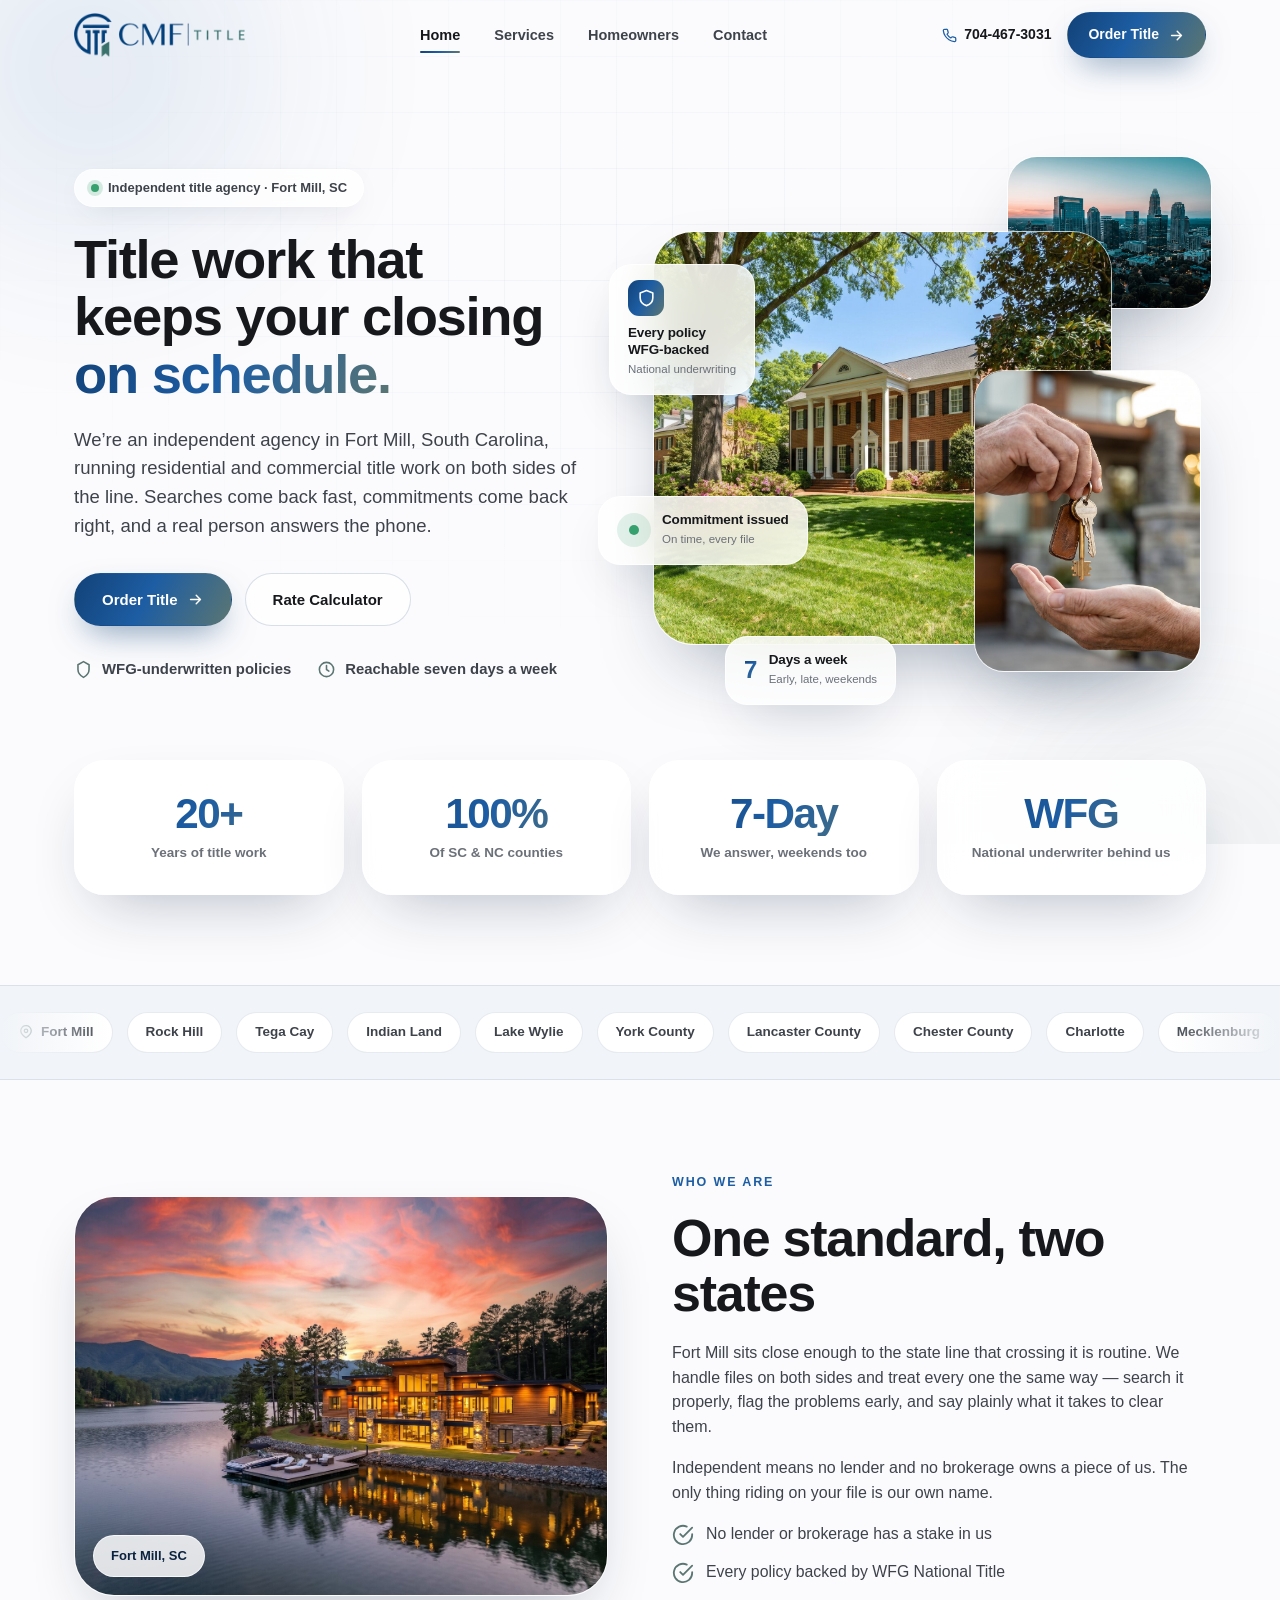
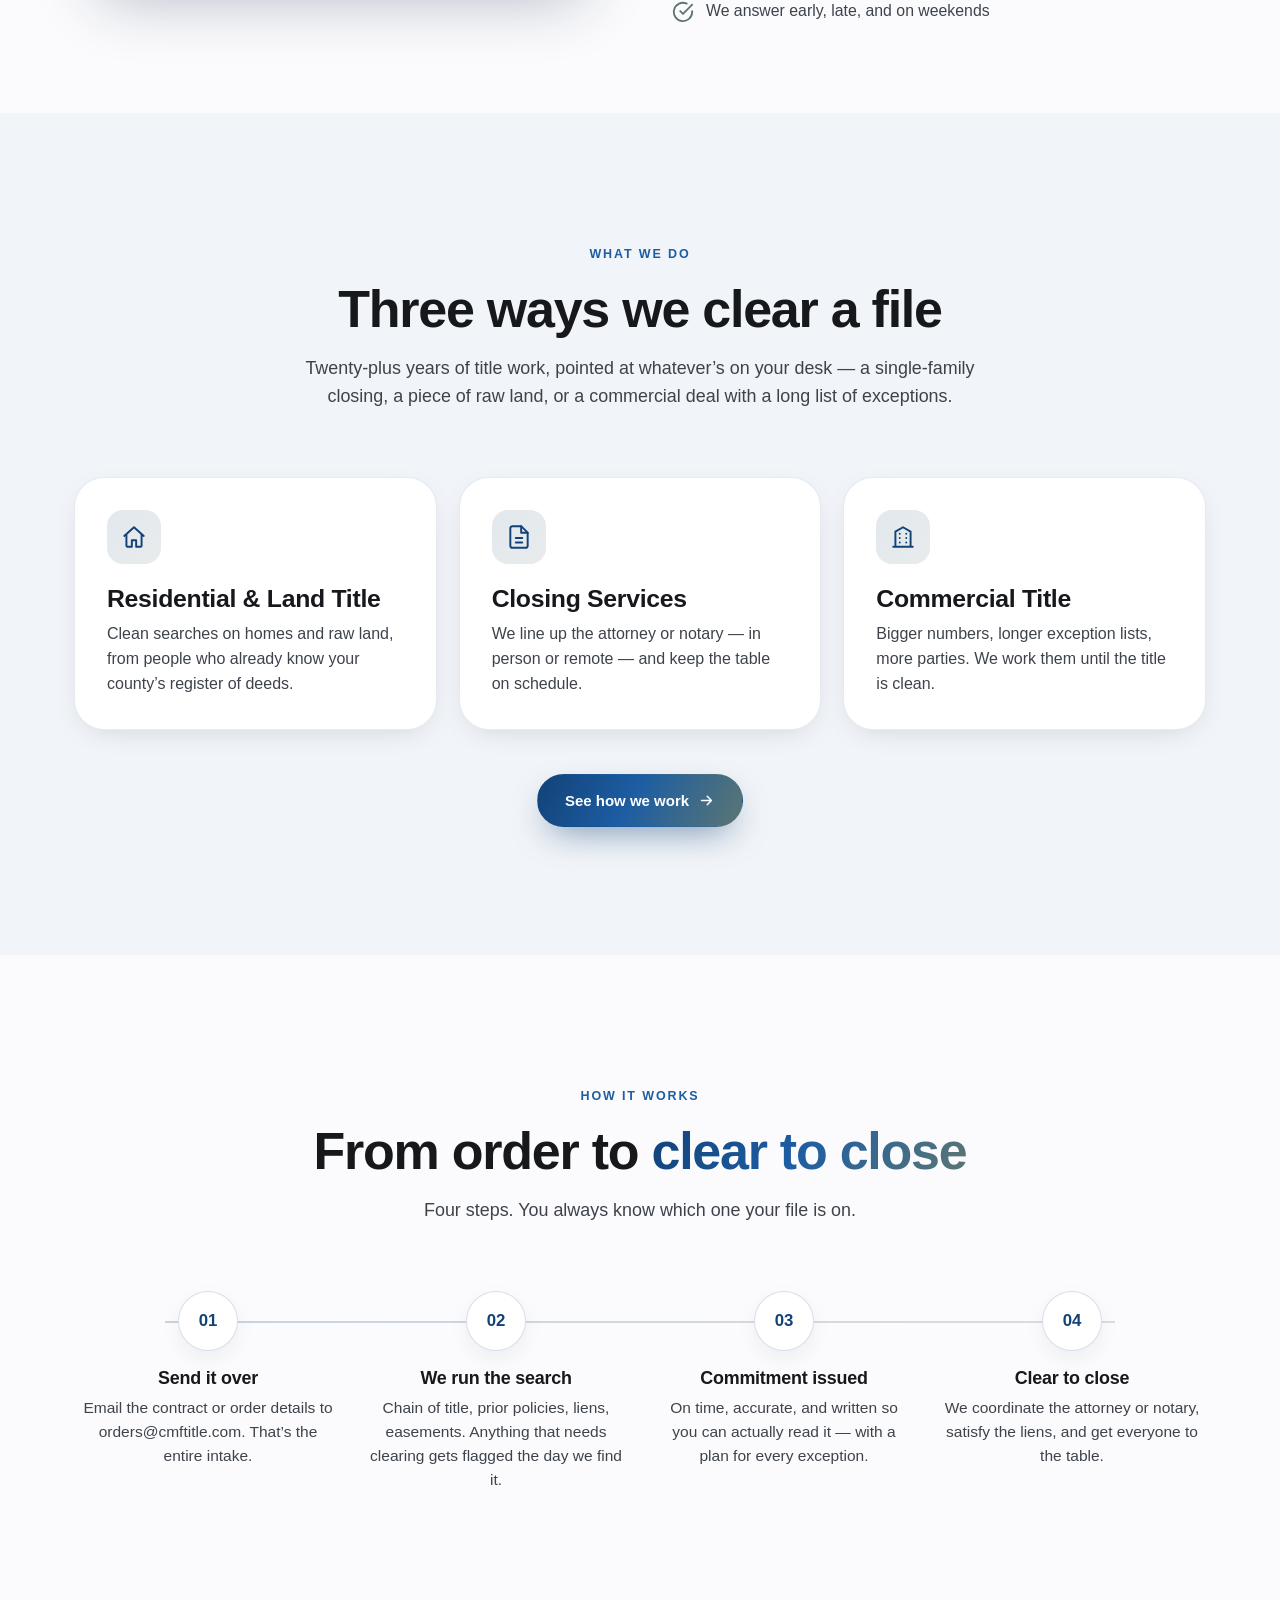
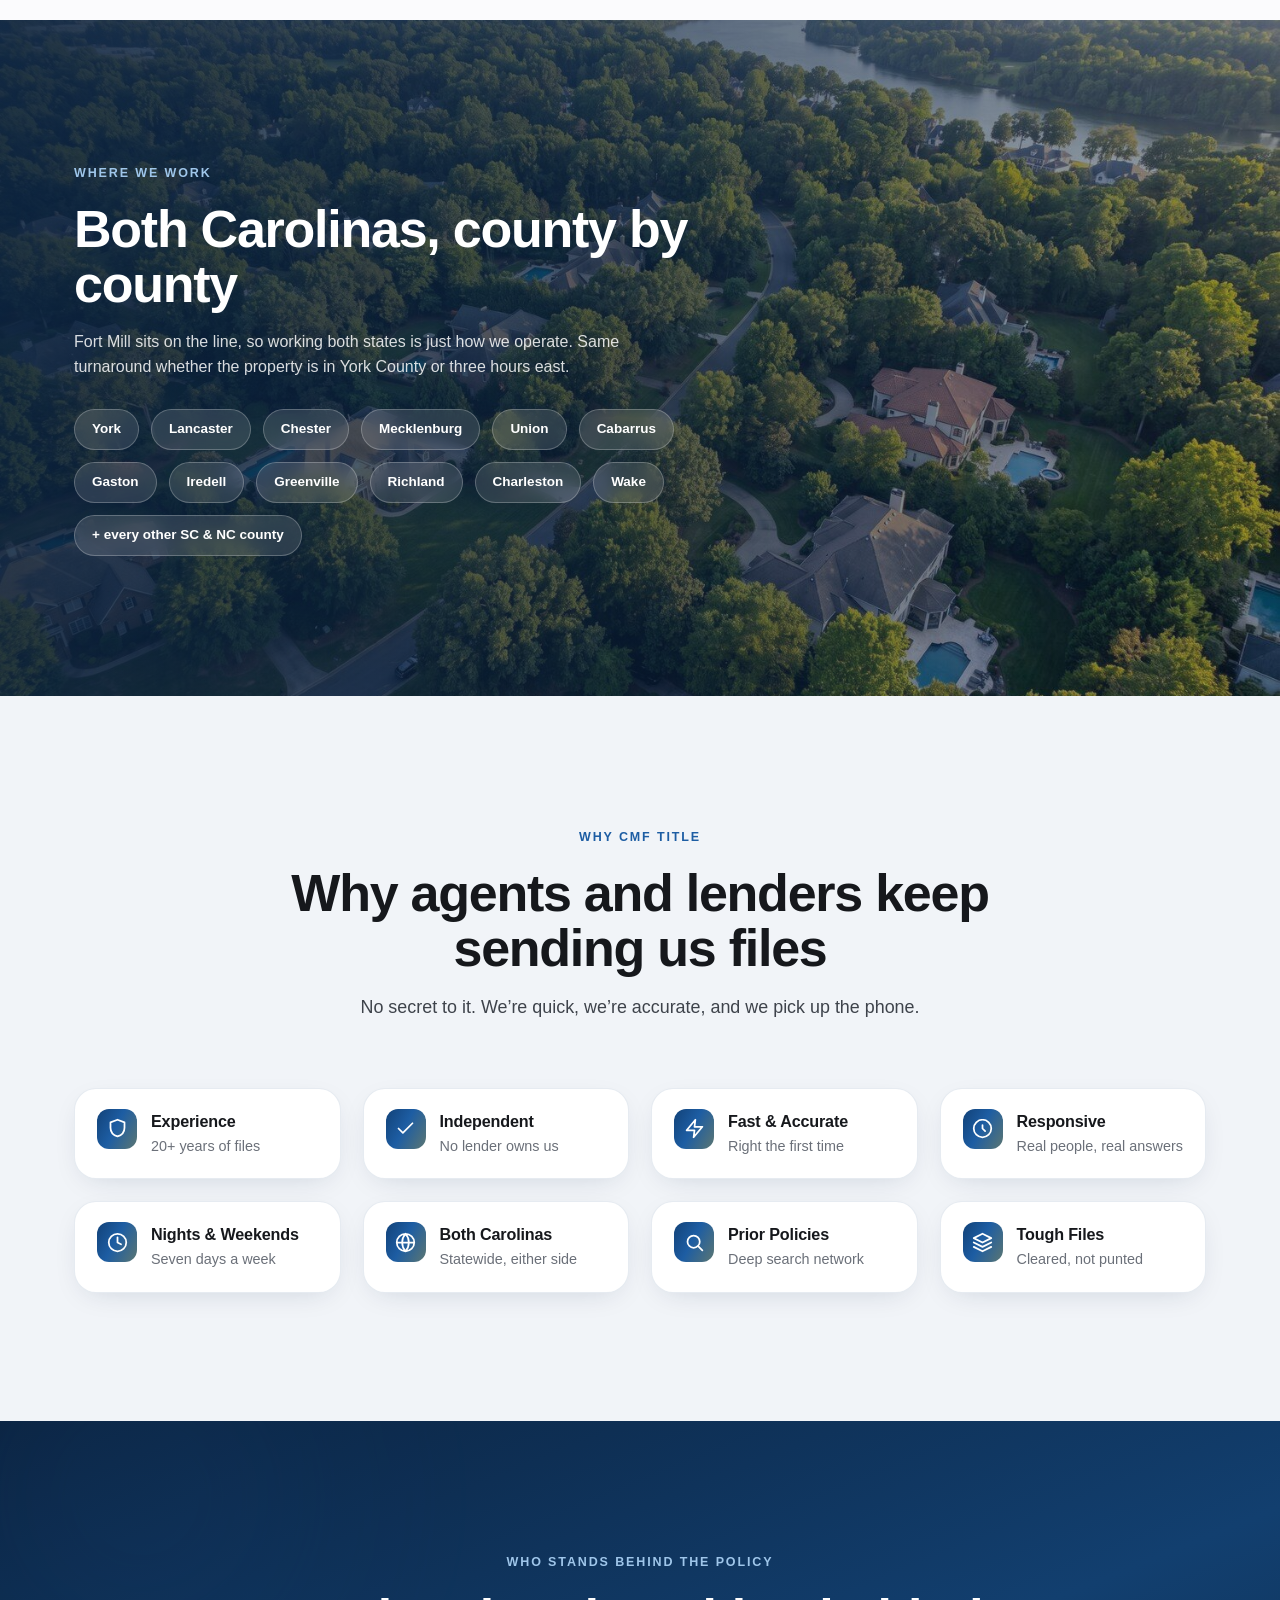
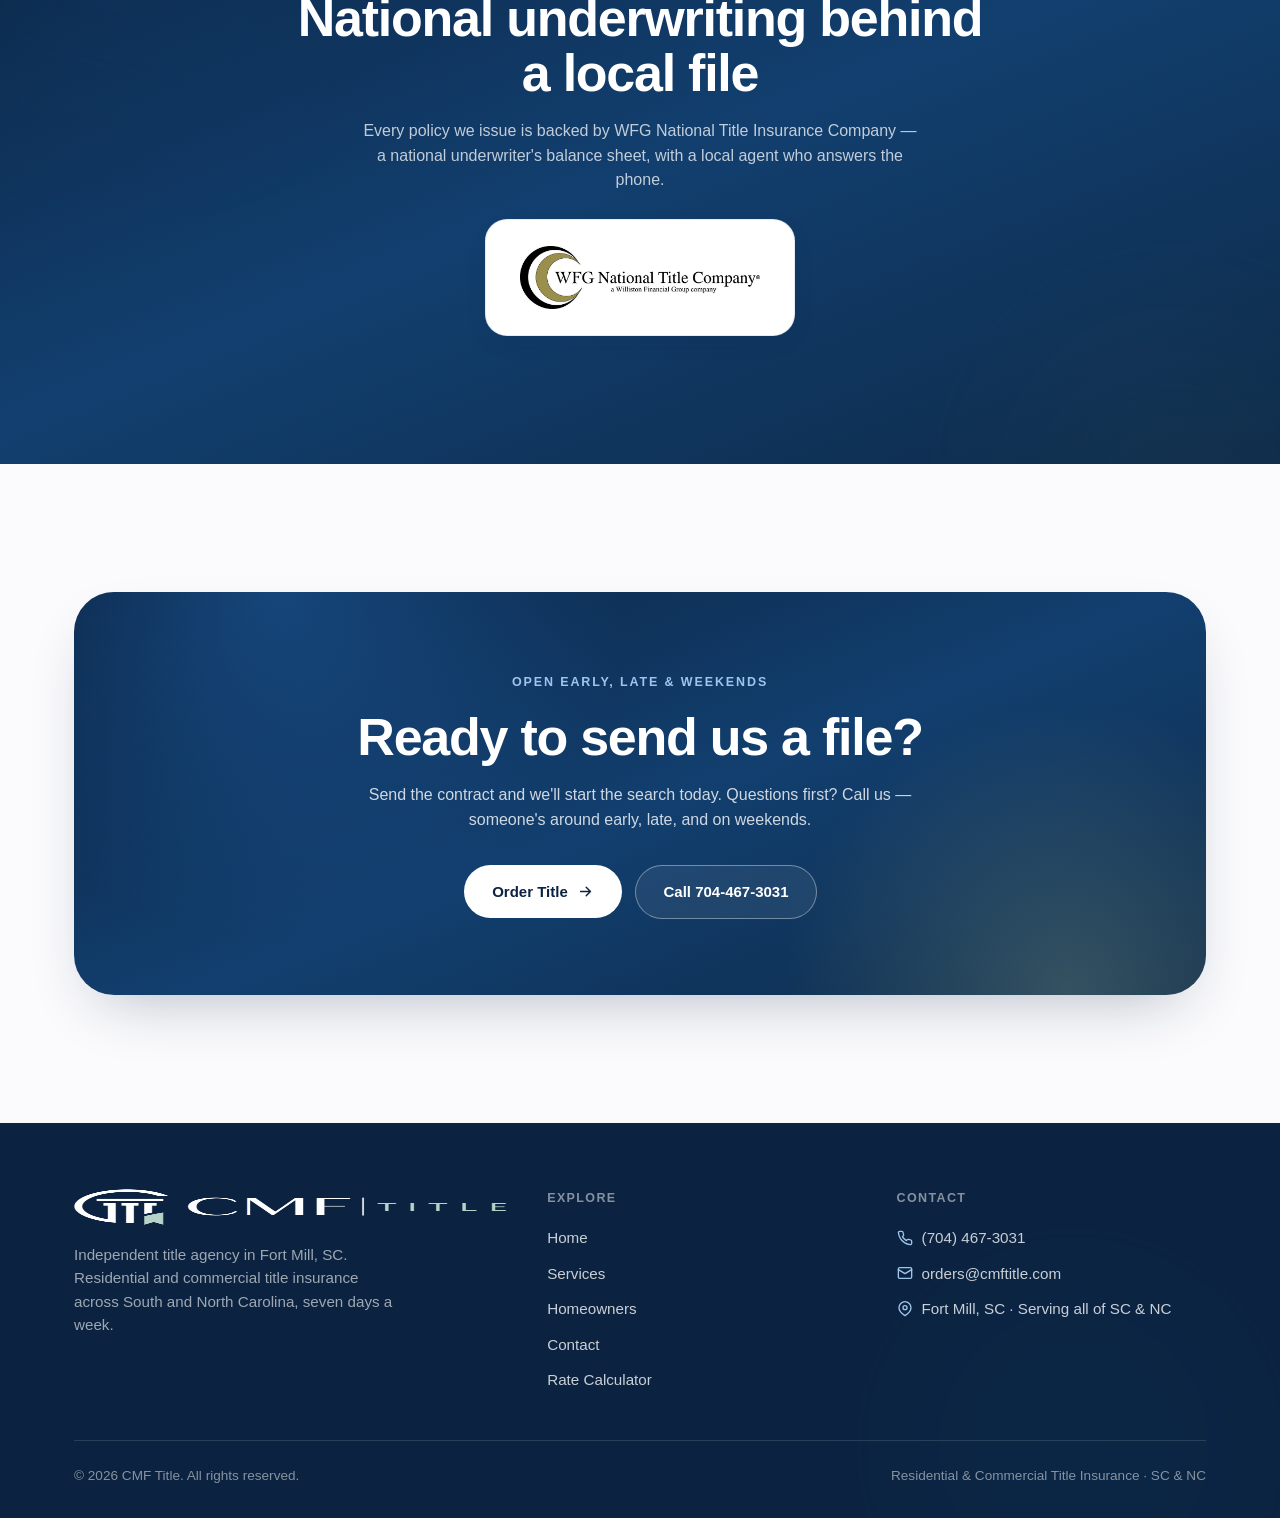
==== commit 6dfd2663: "Rewrite all site copy in CMF's own voice The first pass carried Taylormade's wording almost verbatim" ====
--- a/index.html
+++ b/index.html
@@ -3,23 +3,23 @@
 <head>
 <meta charset="UTF-8" />
 <meta name="viewport" content="width=device-width, initial-scale=1.0" />
-<title>CMF Title — Residential &amp; Commercial Title Insurance in SC &amp; NC</title>
-<meta name="description" content="CMF Title is a trusted, independent title agency in Fort Mill, SC providing residential and commercial title insurance across South and North Carolina. Fast, accurate, and available nights and weekends." />
+<title>CMF Title — Title Insurance for the Carolinas | Fort Mill, SC</title>
+<meta name="description" content="CMF Title is an independent title agency in Fort Mill, SC handling residential and commercial title insurance across South and North Carolina. Fast searches, accurate commitments, and someone who picks up seven days a week." />
 <link rel="canonical" href="https://www.cmftitle.com/" />
 <meta property="og:type" content="website" />
 <meta property="og:title" content="CMF Title — Residential &amp; Commercial Title Insurance in SC &amp; NC" />
-<meta property="og:description" content="A trusted, independent title agency serving South and North Carolina from Fort Mill, SC. Backed by WFG underwriters. Available nights and weekends." />
+<meta property="og:description" content="An independent title agency working both Carolinas from Fort Mill, SC. WFG-underwritten policies and someone who answers early, late, and on weekends." />
 <meta property="og:url" content="https://www.cmftitle.com/" />
 <meta property="og:image" content="https://www.cmftitle.com/assets/img/cta.jpg" />
 <meta name="twitter:card" content="summary_large_image" />
 <meta name="theme-color" content="#124278" />
 <link rel="preconnect" href="https://rates.wfgnationaltitle.com" />
-<link rel="icon" href="assets/img/favicon.png" />
-<link rel="apple-touch-icon" href="assets/img/favicon.png" />
-<link rel="preload" as="image" href="assets/img/hero-house.jpg" fetchpriority="high" />
-<link rel="stylesheet" href="assets/css/style.css" />
+<link rel="icon" href="/assets/img/favicon.png" />
+<link rel="apple-touch-icon" href="/assets/img/favicon.png" />
+<link rel="preload" as="image" href="/assets/img/hero-house.jpg" fetchpriority="high" />
+<link rel="stylesheet" href="/assets/css/style.css" />
 <script type="application/ld+json">
-{"@context":"https://schema.org","@type":"InsuranceAgency","name":"CMF Title","url":"https://www.cmftitle.com/","telephone":"+1-704-467-3031","email":"orders@cmftitle.com","image":"https://www.cmftitle.com/assets/img/logo.png","priceRange":"$$","description":"Independent title agency providing residential and commercial title insurance across South and North Carolina.","address":{"@type":"PostalAddress","addressLocality":"Fort Mill","addressRegion":"SC","addressCountry":"US"},"areaServed":[{"@type":"State","name":"South Carolina"},{"@type":"State","name":"North Carolina"}]}
+{"@context":"https://schema.org","@type":"InsuranceAgency","name":"CMF Title","url":"https://www.cmftitle.com/","telephone":"+1-704-467-3031","email":"orders@cmftitle.com","image":"https://www.cmftitle.com/assets/img/logo.png","priceRange":"$$","description":"Independent title agency in Fort Mill, SC handling residential and commercial title insurance across South and North Carolina.","address":{"@type":"PostalAddress","addressLocality":"Fort Mill","addressRegion":"SC","addressCountry":"US"},"areaServed":[{"@type":"State","name":"South Carolina"},{"@type":"State","name":"North Carolina"}]}
 </script>
 </head>
 <body>
@@ -29,15 +29,15 @@
 <!-- NAV -->
 <header class="nav">
   <div class="nav__inner">
-    <a href="index.html" class="nav__logo" aria-label="CMF Title home">
-      <img class="logo-dark" src="assets/img/logo.png" alt="CMF Title" width="776" height="200" />
-      <img class="logo-light" src="assets/img/logo-white.png" alt="CMF Title" width="776" height="200" />
+    <a href="/" class="nav__logo" aria-label="CMF Title home">
+      <img class="logo-dark" src="/assets/img/logo.png" alt="CMF Title" width="776" height="200" />
+      <img class="logo-light" src="/assets/img/logo-white.png" alt="CMF Title" width="776" height="200" />
     </a>
     <nav class="nav__links">
-      <a href="index.html" class="active">Home</a>
-      <a href="services.html">Services</a>
-      <a href="homeowners.html">Homeowners</a>
-      <a href="contact.html">Contact</a>
+      <a href="/" class="active">Home</a>
+      <a href="/services">Services</a>
+      <a href="/homeowners">Homeowners</a>
+      <a href="/contact">Contact</a>
     </nav>
     <div class="nav__cta">
       <a href="tel:7044673031" class="nav__phone">
@@ -54,10 +54,10 @@
 </header>
 
 <div class="mobile-menu">
-  <a href="index.html">Home</a>
-  <a href="services.html">Services</a>
-  <a href="homeowners.html">Homeowners</a>
-  <a href="contact.html">Contact</a>
+  <a href="/">Home</a>
+  <a href="/services">Services</a>
+  <a href="/homeowners">Homeowners</a>
+  <a href="/contact">Contact</a>
   <a href="tel:7044673031">Call 704-467-3031</a>
   <a href="mailto:orders@cmftitle.com?subject=New%20Title%20Order%20-%20CMF%20Title" class="btn btn--primary">Order Title</a>
 </div>
@@ -71,8 +71,8 @@
     <div class="hero__grid">
       <div class="hero__content" data-reveal>
         <span class="hero__badge"><span class="dot"></span>Independent title agency · Fort Mill, SC</span>
-        <h1>Residential &amp; commercial title insurance, <span class="text-grad">done right.</span></h1>
-        <p class="hero__sub">CMF Title is a trusted, independent title agency specializing in title insurance services across South and North Carolina — built on exceptional customer service, fast turnaround, and deep industry expertise.</p>
+        <h1>Title work that keeps your closing <span class="text-grad">on schedule.</span></h1>
+        <p class="hero__sub">We’re an independent agency in Fort Mill, South Carolina, running residential and commercial title work on both sides of the line. Searches come back fast, commitments come back right, and a real person answers the phone.</p>
         <div class="hero__actions">
           <a href="mailto:orders@cmftitle.com?subject=New%20Title%20Order%20-%20CMF%20Title" class="btn btn--primary">
             Order Title
@@ -81,33 +81,33 @@
           <a href="https://rates.wfgnationaltitle.com/" target="_blank" rel="noopener" class="btn btn--ghost">Rate Calculator</a>
         </div>
         <div class="hero-badges">
-          <span><svg viewBox="0 0 24 24" fill="none" stroke="currentColor" stroke-width="2" stroke-linecap="round" stroke-linejoin="round"><path d="M12 2l7 4v6c0 5-3.5 8-7 10-3.5-2-7-5-7-10V6l7-4z"/></svg> Backed by WFG Underwriters</span>
-          <span><svg viewBox="0 0 24 24" fill="none" stroke="currentColor" stroke-width="2" stroke-linecap="round" stroke-linejoin="round"><circle cx="12" cy="12" r="9"/><path d="M12 7v5l3 2"/></svg> Available Nights &amp; Weekends</span>
+          <span><svg viewBox="0 0 24 24" fill="none" stroke="currentColor" stroke-width="2" stroke-linecap="round" stroke-linejoin="round"><path d="M12 2l7 4v6c0 5-3.5 8-7 10-3.5-2-7-5-7-10V6l7-4z"/></svg> WFG-underwritten policies</span>
+          <span><svg viewBox="0 0 24 24" fill="none" stroke="currentColor" stroke-width="2" stroke-linecap="round" stroke-linejoin="round"><circle cx="12" cy="12" r="9"/><path d="M12 7v5l3 2"/></svg> Reachable seven days a week</span>
         </div>
       </div>
 
       <div class="hero__visual" data-reveal>
         <div class="fimg fimg--tag" data-parallax="8">
-          <img src="assets/img/hero-skyline.jpg" alt="Charlotte skyline at dusk" width="760" height="570" />
+          <img src="/assets/img/hero-skyline.jpg" alt="Charlotte skyline at dusk" width="760" height="570" />
         </div>
         <div class="fimg fimg--main" data-parallax="15">
-          <img src="assets/img/hero-house.jpg" alt="Brick Southern colonial home beneath a live oak" width="1500" height="1150" fetchpriority="high" />
+          <img src="/assets/img/hero-house.jpg" alt="Brick Southern colonial home beneath a live oak" width="1500" height="1150" fetchpriority="high" />
         </div>
         <div class="fimg fimg--sub anim-float d-a" data-parallax="26">
-          <img src="assets/img/hero-keys.jpg" alt="Handing over the keys at a closing" width="760" height="1010" />
+          <img src="/assets/img/hero-keys.jpg" alt="Handing over the keys at a closing" width="760" height="1010" />
         </div>
 
         <div class="gchip gchip--1 anim-float" data-parallax="36">
           <div class="gc-ico"><svg viewBox="0 0 24 24" fill="none" stroke="currentColor" stroke-width="2" stroke-linecap="round" stroke-linejoin="round"><path d="M12 2 4 5v6c0 5 3.4 8.6 8 10 4.6-1.4 8-5 8-10V5l-8-3z"/></svg></div>
-          <div class="gc-t">Clear title,<br>guaranteed</div>
-          <div class="gc-s">WFG underwritten</div>
+          <div class="gc-t">Every policy<br>WFG-backed</div>
+          <div class="gc-s">National underwriting</div>
         </div>
 
         <div class="gchip gchip--2" data-parallax="42">
           <div class="pulse"><i></i></div>
           <div>
             <div class="gc-t">Commitment issued</div>
-            <div class="gc-s">Fast, accurate, on time</div>
+            <div class="gc-s">On time, every file</div>
           </div>
         </div>
 
@@ -115,7 +115,7 @@
           <b class="text-grad">7</b>
           <div>
             <div class="gc-t">Days a week</div>
-            <div class="gc-s">Nights &amp; weekends</div>
+            <div class="gc-s">Early, late, weekends</div>
           </div>
         </div>
       </div>
@@ -127,10 +127,10 @@
 <section class="section section--tight stats-float">
   <div class="wrap">
     <div class="stats">
-      <div class="stat-card" data-reveal><b class="text-grad" data-count="20" data-suffix="+">20+</b><span>Years in title &amp; real estate</span></div>
-      <div class="stat-card d1" data-reveal><b class="text-grad" data-count="100" data-suffix="%">100%</b><span>SC &amp; NC county coverage</span></div>
-      <div class="stat-card d2" data-reveal><b class="text-grad">7-Day</b><span>Nights &amp; weekend service</span></div>
-      <div class="stat-card d3" data-reveal><b class="text-grad">WFG</b><span>Industry-leading underwriter</span></div>
+      <div class="stat-card" data-reveal><b class="text-grad" data-count="20" data-suffix="+">20+</b><span>Years of title work</span></div>
+      <div class="stat-card d1" data-reveal><b class="text-grad" data-count="100" data-suffix="%">100%</b><span>Of SC &amp; NC counties</span></div>
+      <div class="stat-card d2" data-reveal><b class="text-grad">7-Day</b><span>We answer, weekends too</span></div>
+      <div class="stat-card d3" data-reveal><b class="text-grad">WFG</b><span>National underwriter behind us</span></div>
     </div>
   </div>
 </section>
@@ -166,18 +166,18 @@
   <div class="wrap">
     <div class="split">
       <div class="split__media" data-reveal>
-        <img src="assets/img/lake.jpg" alt="Lakeside Carolina home at dusk" width="1300" height="975" loading="lazy" />
+        <img src="/assets/img/lake.jpg" alt="Lakeside Carolina home at dusk" width="1300" height="975" loading="lazy" />
         <span class="badge-pill">Fort Mill, SC</span>
       </div>
       <div class="split__body d1" data-reveal>
         <span class="eyebrow">Who we are</span>
-        <h2>A trusted, independent title agency for the Carolinas</h2>
-        <p>We exist to exceed expectations and deliver unparalleled service to our valued clients — combining precision, speed, and genuine care on every file.</p>
-        <p>CMF Title is based in Fort Mill, South Carolina and works both sides of the state line every day. That means we know your county, your recorder's office, and the quirks that slow other agencies down.</p>
+        <h2>One standard, two states</h2>
+        <p>Fort Mill sits close enough to the state line that crossing it is routine. We handle files on both sides and treat every one the same way — search it properly, flag the problems early, and say plainly what it takes to clear them.</p>
+        <p>Independent means no lender and no brokerage owns a piece of us. The only thing riding on your file is our own name.</p>
         <ul class="checklist checklist--tight">
-          <li><svg viewBox="0 0 24 24" fill="none" stroke="currentColor" stroke-width="2" stroke-linecap="round" stroke-linejoin="round"><path d="M22 11.08V12a10 10 0 1 1-5.93-9.14"/><path d="M22 4 12 14.01l-3-3"/></svg>Independent — not owned by a lender or brokerage</li>
-          <li><svg viewBox="0 0 24 24" fill="none" stroke="currentColor" stroke-width="2" stroke-linecap="round" stroke-linejoin="round"><path d="M22 11.08V12a10 10 0 1 1-5.93-9.14"/><path d="M22 4 12 14.01l-3-3"/></svg>Backed by WFG National Title Insurance Company</li>
-          <li><svg viewBox="0 0 24 24" fill="none" stroke="currentColor" stroke-width="2" stroke-linecap="round" stroke-linejoin="round"><path d="M22 11.08V12a10 10 0 1 1-5.93-9.14"/><path d="M22 4 12 14.01l-3-3"/></svg>Reachable early mornings, late evenings, and weekends</li>
+          <li><svg viewBox="0 0 24 24" fill="none" stroke="currentColor" stroke-width="2" stroke-linecap="round" stroke-linejoin="round"><path d="M22 11.08V12a10 10 0 1 1-5.93-9.14"/><path d="M22 4 12 14.01l-3-3"/></svg>No lender or brokerage has a stake in us</li>
+          <li><svg viewBox="0 0 24 24" fill="none" stroke="currentColor" stroke-width="2" stroke-linecap="round" stroke-linejoin="round"><path d="M22 11.08V12a10 10 0 1 1-5.93-9.14"/><path d="M22 4 12 14.01l-3-3"/></svg>Every policy backed by WFG National Title</li>
+          <li><svg viewBox="0 0 24 24" fill="none" stroke="currentColor" stroke-width="2" stroke-linecap="round" stroke-linejoin="round"><path d="M22 11.08V12a10 10 0 1 1-5.93-9.14"/><path d="M22 4 12 14.01l-3-3"/></svg>We answer early, late, and on weekends</li>
         </ul>
       </div>
     </div>
@@ -189,28 +189,28 @@
   <div class="wrap">
     <div class="section-head" data-reveal>
       <span class="eyebrow">What we do</span>
-      <h2>A tailored range of title services</h2>
-      <p>At CMF Title, we offer a tailored range of services backed by more than 20 years of experience — from residential and land title insurance to closing coordination and complex commercial transactions.</p>
+      <h2>Three ways we clear a file</h2>
+      <p>Twenty-plus years of title work, pointed at whatever’s on your desk — a single-family closing, a piece of raw land, or a commercial deal with a long list of exceptions.</p>
     </div>
     <div class="grid grid-3">
-      <a href="services.html" class="card" data-reveal>
+      <a href="/services" class="card" data-reveal>
         <div class="card__ico"><svg viewBox="0 0 24 24" fill="none" stroke="currentColor" stroke-width="1.8" stroke-linecap="round" stroke-linejoin="round"><path d="m3 11 9-8 9 8"/><path d="M5 10v10a1 1 0 0 0 1 1h4v-6h4v6h4a1 1 0 0 0 1-1V10"/></svg></div>
         <h3>Residential &amp; Land Title</h3>
-        <p>Exceptional customer service and unparalleled speed with utmost precision — from a locally rooted team that knows your area.</p>
-      </a>
-      <a href="services.html" class="card d1" data-reveal>
+        <p>Clean searches on homes and raw land, from people who already know your county’s register of deeds.</p>
+      </a>
+      <a href="/services" class="card d1" data-reveal>
         <div class="card__ico"><svg viewBox="0 0 24 24" fill="none" stroke="currentColor" stroke-width="1.8" stroke-linecap="round" stroke-linejoin="round"><path d="M14 2H6a2 2 0 0 0-2 2v16a2 2 0 0 0 2 2h12a2 2 0 0 0 2-2V8z"/><path d="M14 2v6h6M9 13h6M9 17h6"/></svg></div>
         <h3>Closing Services</h3>
-        <p>We connect you with experienced closing attorneys and notaries — including remote closings for flexibility and convenience.</p>
-      </a>
-      <a href="services.html" class="card d2" data-reveal>
+        <p>We line up the attorney or notary — in person or remote — and keep the table on schedule.</p>
+      </a>
+      <a href="/services" class="card d2" data-reveal>
         <div class="card__ico"><svg viewBox="0 0 24 24" fill="none" stroke="currentColor" stroke-width="1.8" stroke-linecap="round" stroke-linejoin="round"><path d="M3 21h18M5 21V7l7-4 7 4v14M9 9h.01M15 9h.01M9 13h.01M15 13h.01M9 17h.01M15 17h.01"/></svg></div>
         <h3>Commercial Title</h3>
-        <p>Higher stakes and intricate negotiations demand full protection. We safeguard your investment commensurate with its value.</p>
+        <p>Bigger numbers, longer exception lists, more parties. We work them until the title is clean.</p>
       </a>
     </div>
     <div style="text-align:center;margin-top:44px;" data-reveal>
-      <a href="services.html" class="btn btn--primary">Explore all services
+      <a href="/services" class="btn btn--primary">See how we work
         <svg viewBox="0 0 24 24" fill="none" stroke="currentColor" stroke-width="2" stroke-linecap="round" stroke-linejoin="round"><path d="M5 12h14M13 6l6 6-6 6"/></svg>
       </a>
     </div>
@@ -223,28 +223,28 @@
     <div class="section-head" data-reveal>
       <span class="eyebrow">How it works</span>
       <h2>From order to <span class="text-grad">clear to close</span></h2>
-      <p>Four steps, no guesswork. You always know where your file stands.</p>
+      <p>Four steps. You always know which one your file is on.</p>
     </div>
     <div class="steps">
       <div class="step" data-reveal>
         <div class="step__n">01</div>
-        <h3>Send the order</h3>
-        <p>Email your contract or order details to orders@cmftitle.com. One message is all it takes to get started.</p>
+        <h3>Send it over</h3>
+        <p>Email the contract or order details to orders@cmftitle.com. That&rsquo;s the entire intake.</p>
       </div>
       <div class="step d1" data-reveal>
         <div class="step__n">02</div>
-        <h3>We search the title</h3>
-        <p>We pull the chain of title, prior policies, liens and easements — and flag anything that needs clearing.</p>
+        <h3>We run the search</h3>
+        <p>Chain of title, prior policies, liens, easements. Anything that needs clearing gets flagged the day we find it.</p>
       </div>
       <div class="step d2" data-reveal>
         <div class="step__n">03</div>
         <h3>Commitment issued</h3>
-        <p>You get a timely, accurate title commitment, plus a plain-English plan for resolving any exceptions we find.</p>
+        <p>On time, accurate, and written so you can actually read it &mdash; with a plan for every exception.</p>
       </div>
       <div class="step d3" data-reveal>
         <div class="step__n">04</div>
         <h3>Clear to close</h3>
-        <p>We coordinate the closing attorney or notary, satisfy liens, and get everyone to the table on schedule.</p>
+        <p>We coordinate the attorney or notary, satisfy the liens, and get everyone to the table.</p>
       </div>
     </div>
   </div>
@@ -252,12 +252,12 @@
 
 <!-- COVERAGE BAND -->
 <section class="imgband">
-  <div class="imgband__bg"><img src="assets/img/aerial.jpg" alt="Aerial view of a Carolina neighborhood under tree canopy" width="1500" height="860" loading="lazy" /></div>
+  <div class="imgband__bg"><img src="/assets/img/aerial.jpg" alt="Aerial view of a Carolina neighborhood under tree canopy" width="1500" height="860" loading="lazy" /></div>
   <div class="wrap">
     <div data-reveal>
       <span class="eyebrow">Where we work</span>
-      <h2>Every county in South and North Carolina</h2>
-      <p>From the Charlotte metro to the coast, we search, clear and insure title statewide in both Carolinas — with the same turnaround wherever the property sits.</p>
+      <h2>Both Carolinas, county by county</h2>
+      <p>Fort Mill sits on the line, so working both states is just how we operate. Same turnaround whether the property is in York County or three hours east.</p>
       <div class="coverage-list">
         <span>York</span><span>Lancaster</span><span>Chester</span><span>Mecklenburg</span><span>Union</span>
         <span>Cabarrus</span><span>Gaston</span><span>Iredell</span><span>Greenville</span><span>Richland</span>
@@ -272,41 +272,41 @@
   <div class="wrap">
     <div class="section-head" data-reveal>
       <span class="eyebrow">Why CMF Title</span>
-      <h2>Built for speed, accuracy &amp; trust</h2>
-      <p>Every reason clients across the Carolinas keep coming back to us.</p>
+      <h2>Why agents and lenders keep sending us files</h2>
+      <p>No secret to it. We&rsquo;re quick, we&rsquo;re accurate, and we pick up the phone.</p>
     </div>
     <div class="grid grid-4">
       <div class="feature" data-reveal>
         <div class="feature__ico"><svg viewBox="0 0 24 24" fill="none" stroke="currentColor" stroke-width="2" stroke-linecap="round" stroke-linejoin="round"><path d="M12 2 4 5v6c0 5 3.4 8.6 8 10 4.6-1.4 8-5 8-10V5l-8-3z"/></svg></div>
-        <div><b>Experience</b><span>20+ years in title</span></div>
+        <div><b>Experience</b><span>20+ years of files</span></div>
       </div>
       <div class="feature d1" data-reveal>
         <div class="feature__ico"><svg viewBox="0 0 24 24" fill="none" stroke="currentColor" stroke-width="2" stroke-linecap="round" stroke-linejoin="round"><path d="M20 6 9 17l-5-5"/></svg></div>
-        <div><b>Trustworthy</b><span>Independent &amp; reliable</span></div>
+        <div><b>Independent</b><span>No lender owns us</span></div>
       </div>
       <div class="feature d2" data-reveal>
         <div class="feature__ico"><svg viewBox="0 0 24 24" fill="none" stroke="currentColor" stroke-width="2" stroke-linecap="round" stroke-linejoin="round"><path d="M13 2 3 14h9l-1 8 10-12h-9l1-8z"/></svg></div>
-        <div><b>Fast &amp; Accurate</b><span>Precise commitments</span></div>
+        <div><b>Fast &amp; Accurate</b><span>Right the first time</span></div>
       </div>
       <div class="feature d3" data-reveal>
         <div class="feature__ico"><svg viewBox="0 0 24 24" fill="none" stroke="currentColor" stroke-width="2" stroke-linecap="round" stroke-linejoin="round"><path d="M12 8v4l3 3M12 22a10 10 0 1 0 0-20 10 10 0 0 0 0 20z"/></svg></div>
-        <div><b>Responsive</b><span>Accessible when you need us</span></div>
+        <div><b>Responsive</b><span>Real people, real answers</span></div>
       </div>
       <div class="feature" data-reveal>
         <div class="feature__ico"><svg viewBox="0 0 24 24" fill="none" stroke="currentColor" stroke-width="2" stroke-linecap="round" stroke-linejoin="round"><path d="M12 2a10 10 0 1 0 0 20 10 10 0 0 0 0-20zM12 6v6l4 2"/></svg></div>
-        <div><b>Nights &amp; Weekends</b><span>Available 7 days</span></div>
+        <div><b>Nights &amp; Weekends</b><span>Seven days a week</span></div>
       </div>
       <div class="feature d1" data-reveal>
         <div class="feature__ico"><svg viewBox="0 0 24 24" fill="none" stroke="currentColor" stroke-width="2" stroke-linecap="round" stroke-linejoin="round"><path d="M12 2a10 10 0 1 0 0 20 10 10 0 0 0 0-20zM2 12h20M12 2a15 15 0 0 1 0 20 15 15 0 0 1 0-20z"/></svg></div>
-        <div><b>SC &amp; NC Counties</b><span>Full state coverage</span></div>
+        <div><b>Both Carolinas</b><span>Statewide, either side</span></div>
       </div>
       <div class="feature d2" data-reveal>
         <div class="feature__ico"><svg viewBox="0 0 24 24" fill="none" stroke="currentColor" stroke-width="2" stroke-linecap="round" stroke-linejoin="round"><circle cx="11" cy="11" r="7"/><path d="m21 21-4.3-4.3"/></svg></div>
-        <div><b>Prior Policies</b><span>Extensive search network</span></div>
+        <div><b>Prior Policies</b><span>Deep search network</span></div>
       </div>
       <div class="feature d3" data-reveal>
         <div class="feature__ico"><svg viewBox="0 0 24 24" fill="none" stroke="currentColor" stroke-width="2" stroke-linecap="round" stroke-linejoin="round"><path d="M12 2 2 7l10 5 10-5-10-5zM2 17l10 5 10-5M2 12l10 5 10-5"/></svg></div>
-        <div><b>Complex Issues</b><span>Resolved with confidence</span></div>
+        <div><b>Tough Files</b><span>Cleared, not punted</span></div>
       </div>
     </div>
   </div>
@@ -318,10 +318,10 @@
   <div class="blob blob--b" style="bottom:-40%;right:-10%;opacity:.28;"></div>
   <div class="wrap">
     <div class="partner" data-reveal>
-      <span class="eyebrow eyebrow--light">Our underwriting partner</span>
-      <h2>Proudly partnered with WFG's<br>industry-leading underwriters</h2>
-      <p style="max-width:560px;margin:18px auto 0;">Backed by WFG National Title Insurance Company, we pair local Carolinas expertise with the strength of a national underwriter.</p>
-      <div class="partner__logo"><img src="assets/img/wfg.jpg" alt="WFG National Title Insurance Company" loading="lazy" /></div>
+      <span class="eyebrow eyebrow--light">Who stands behind the policy</span>
+      <h2>National underwriting behind<br>a local file</h2>
+      <p style="max-width:560px;margin:18px auto 0;">Every policy we issue is backed by WFG National Title Insurance Company — a national underwriter's balance sheet, with a local agent who answers the phone.</p>
+      <div class="partner__logo"><img src="/assets/img/wfg.jpg" alt="WFG National Title Insurance Company" loading="lazy" /></div>
     </div>
   </div>
 </section>
@@ -330,9 +330,9 @@
 <section class="section">
   <div class="wrap">
     <div class="cta-card" data-reveal>
-      <span class="eyebrow eyebrow--light">Available nights &amp; weekends</span>
-      <h2>Ready to order your title?</h2>
-      <p>Send us your request and our team will get started right away. Questions? We're accessible early mornings and late evenings — whenever you need us.</p>
+      <span class="eyebrow eyebrow--light">Open early, late &amp; weekends</span>
+      <h2>Ready to send us a file?</h2>
+      <p>Send the contract and we'll start the search today. Questions first? Call us — someone's around early, late, and on weekends.</p>
       <div class="cta-actions">
         <a href="mailto:orders@cmftitle.com?subject=New%20Title%20Order%20-%20CMF%20Title" class="btn btn--light">
           Order Title
@@ -350,16 +350,16 @@
   <div class="wrap">
     <div class="footer__grid">
       <div>
-        <div class="footer__logo"><img src="assets/img/logo-white.png" alt="CMF Title" width="776" height="200" /></div>
-        <p>Providing residential and commercial title insurance in South and North Carolina. Trusted, independent, and available when you need us.</p>
+        <div class="footer__logo"><img src="/assets/img/logo-white.png" alt="CMF Title" width="776" height="200" /></div>
+        <p>Independent title agency in Fort Mill, SC. Residential and commercial title insurance across South and North Carolina, seven days a week.</p>
       </div>
       <div>
         <h4>Explore</h4>
         <div class="footer__links">
-          <a href="index.html">Home</a>
-          <a href="services.html">Services</a>
-          <a href="homeowners.html">Homeowners</a>
-          <a href="contact.html">Contact</a>
+          <a href="/">Home</a>
+          <a href="/services">Services</a>
+          <a href="/homeowners">Homeowners</a>
+          <a href="/contact">Contact</a>
           <a href="https://rates.wfgnationaltitle.com/" target="_blank" rel="noopener">Rate Calculator</a>
         </div>
       </div>
@@ -384,6 +384,6 @@
   <a href="mailto:orders@cmftitle.com?subject=New%20Title%20Order%20-%20CMF%20Title" class="btn btn--primary">Order Title</a>
 </div>
 
-<script src="assets/js/main.js"></script>
+<script src="/assets/js/main.js"></script>
 </body>
 </html>
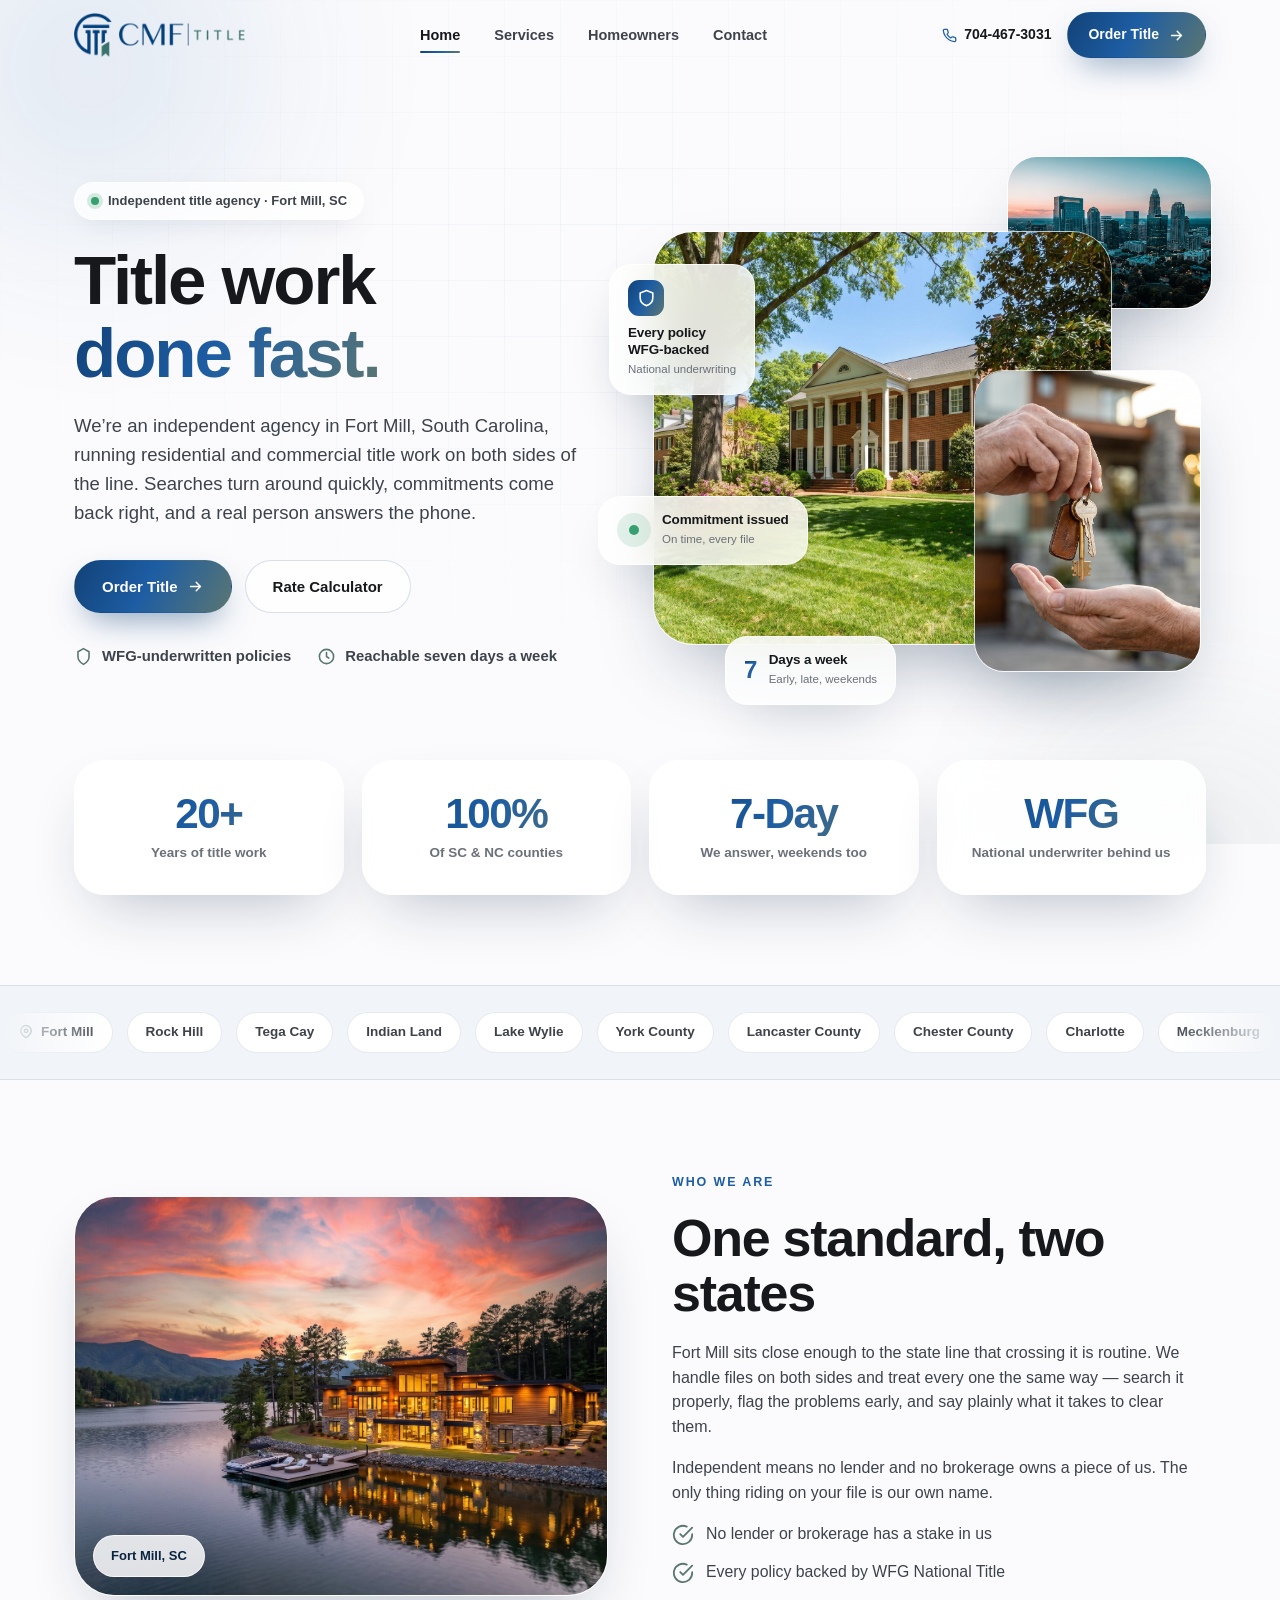
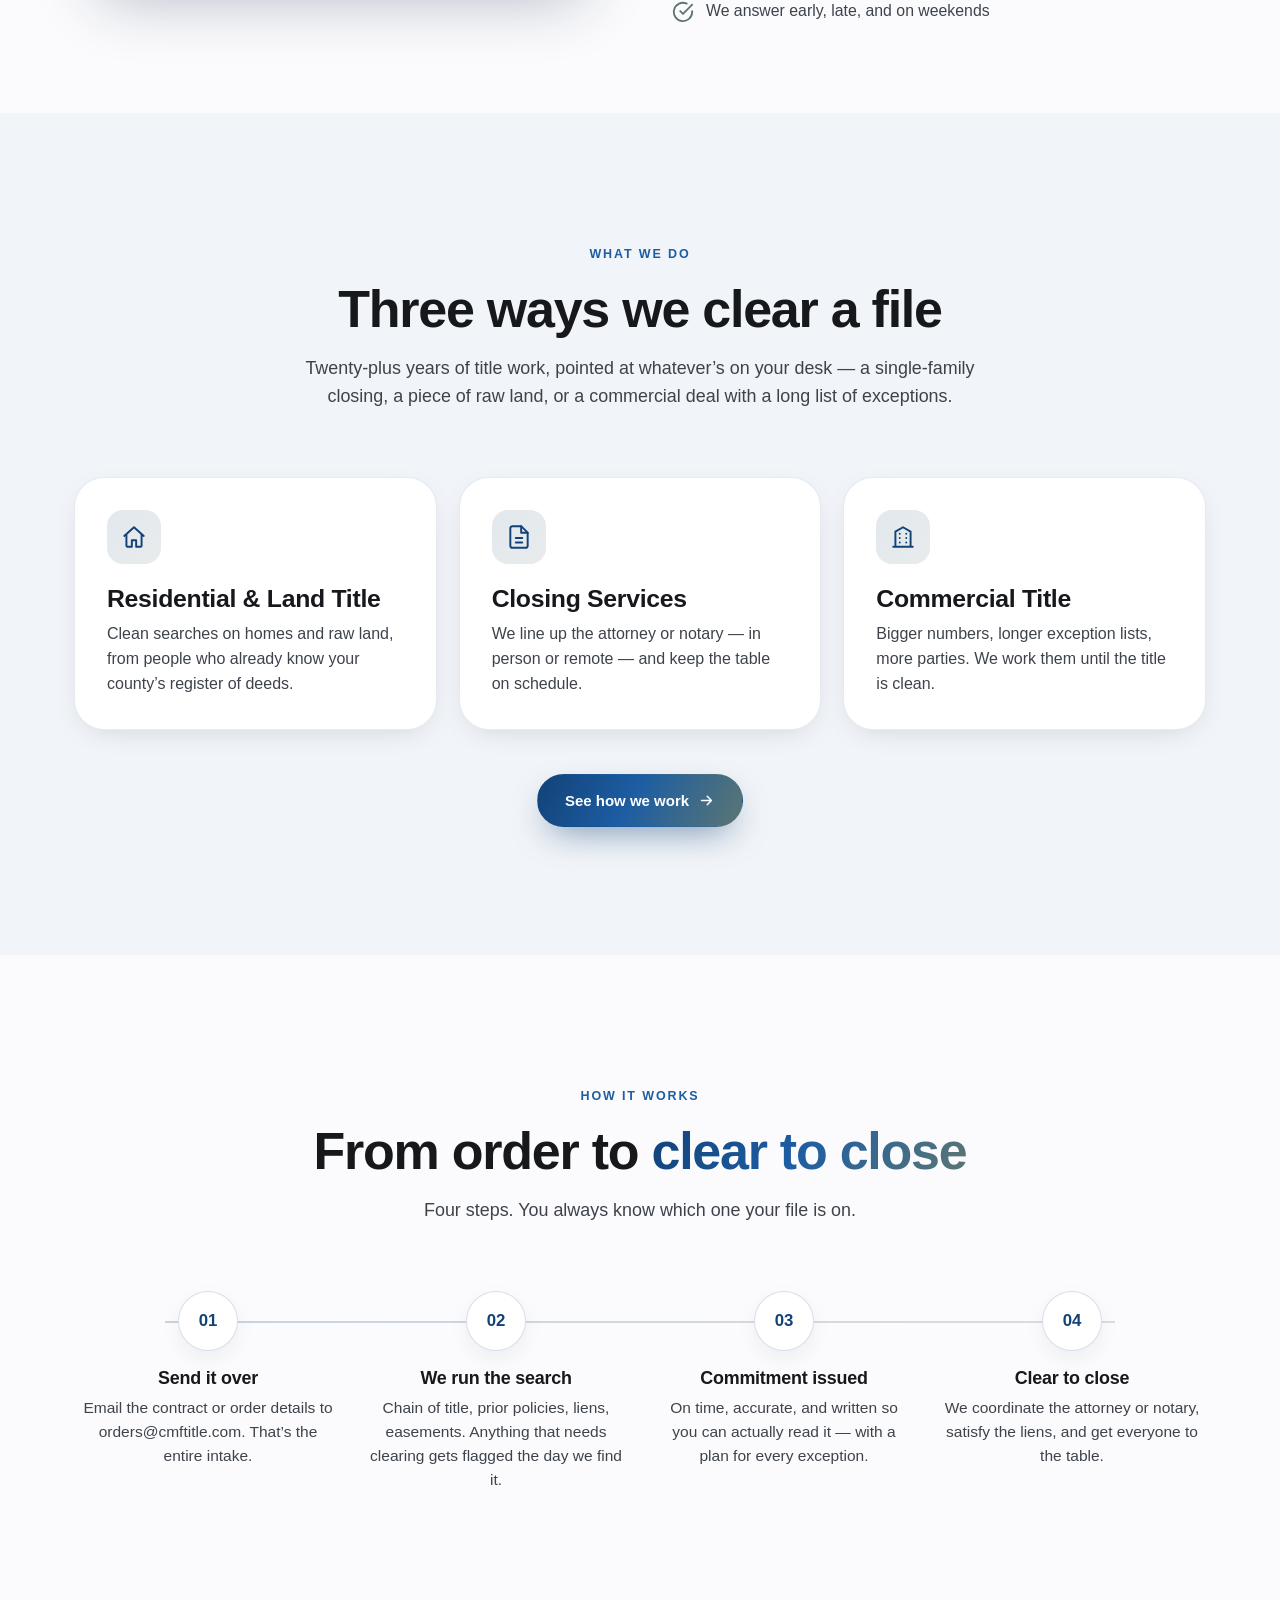
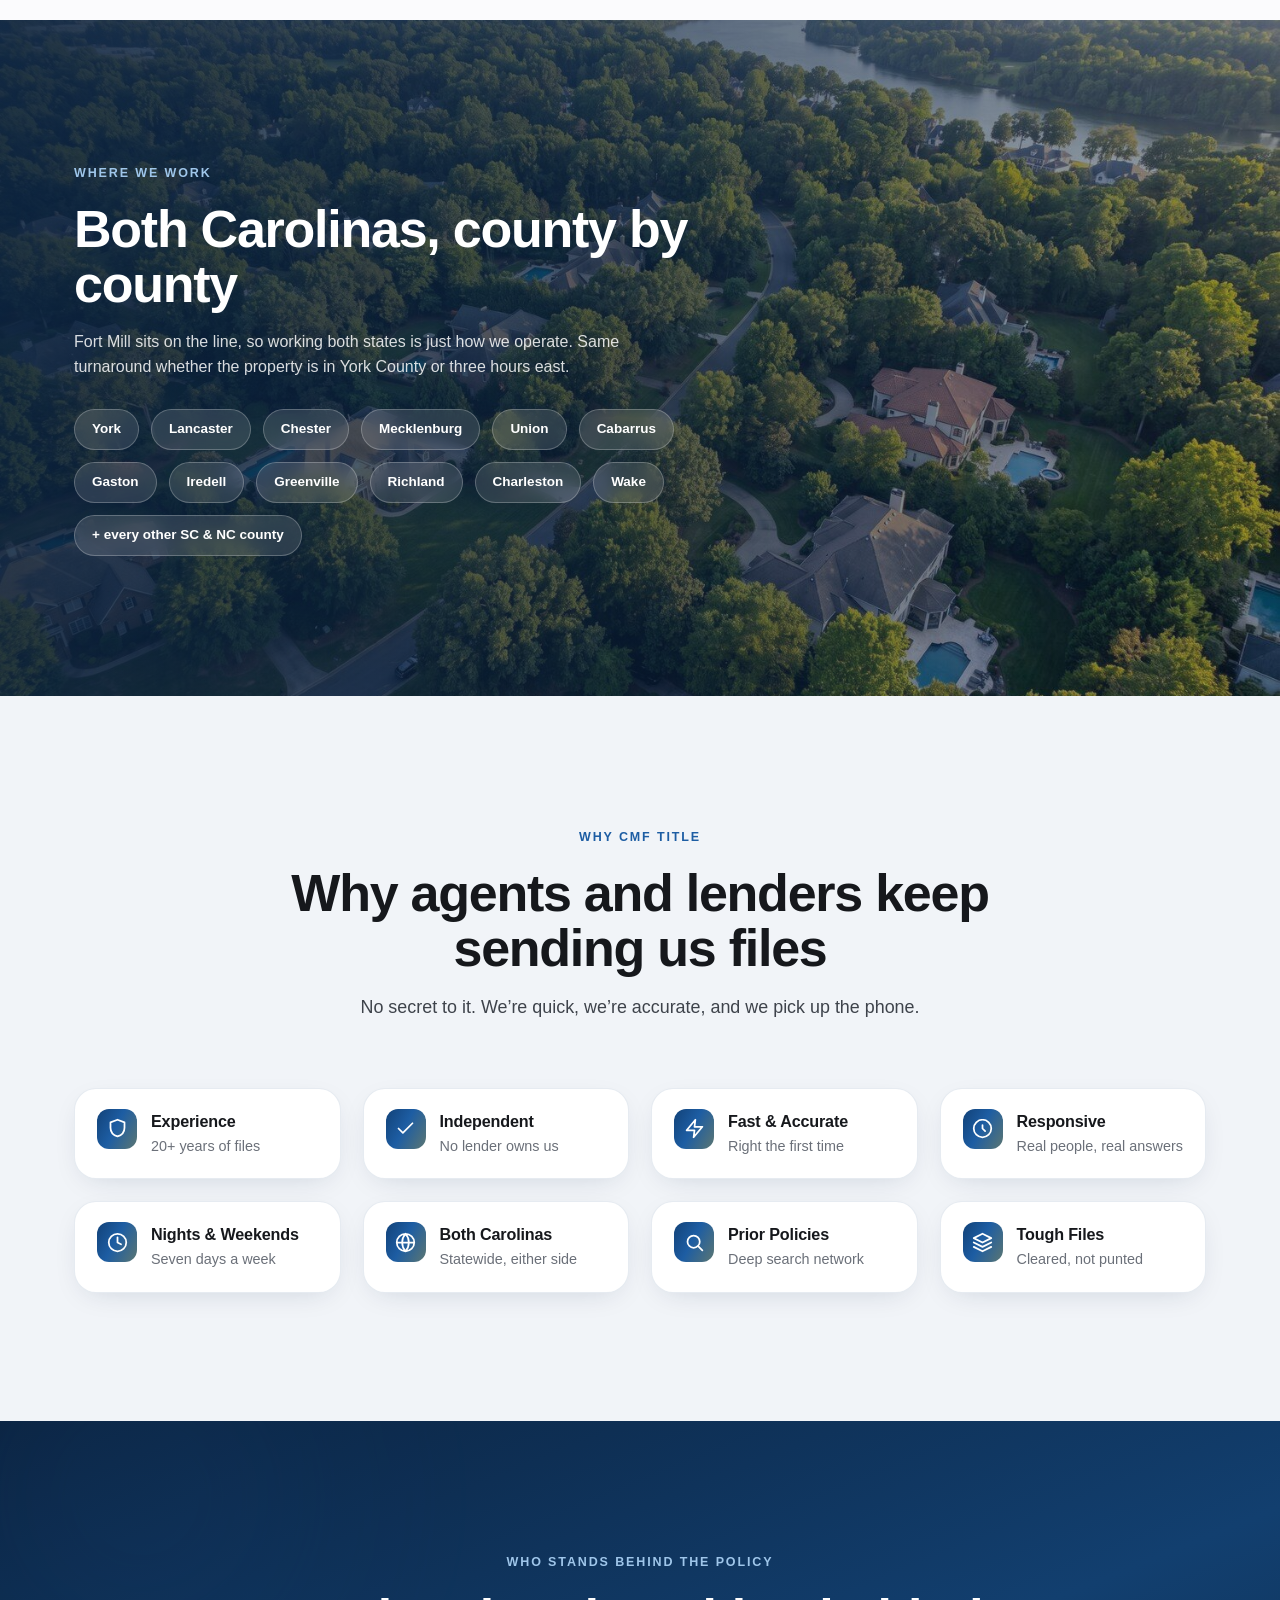
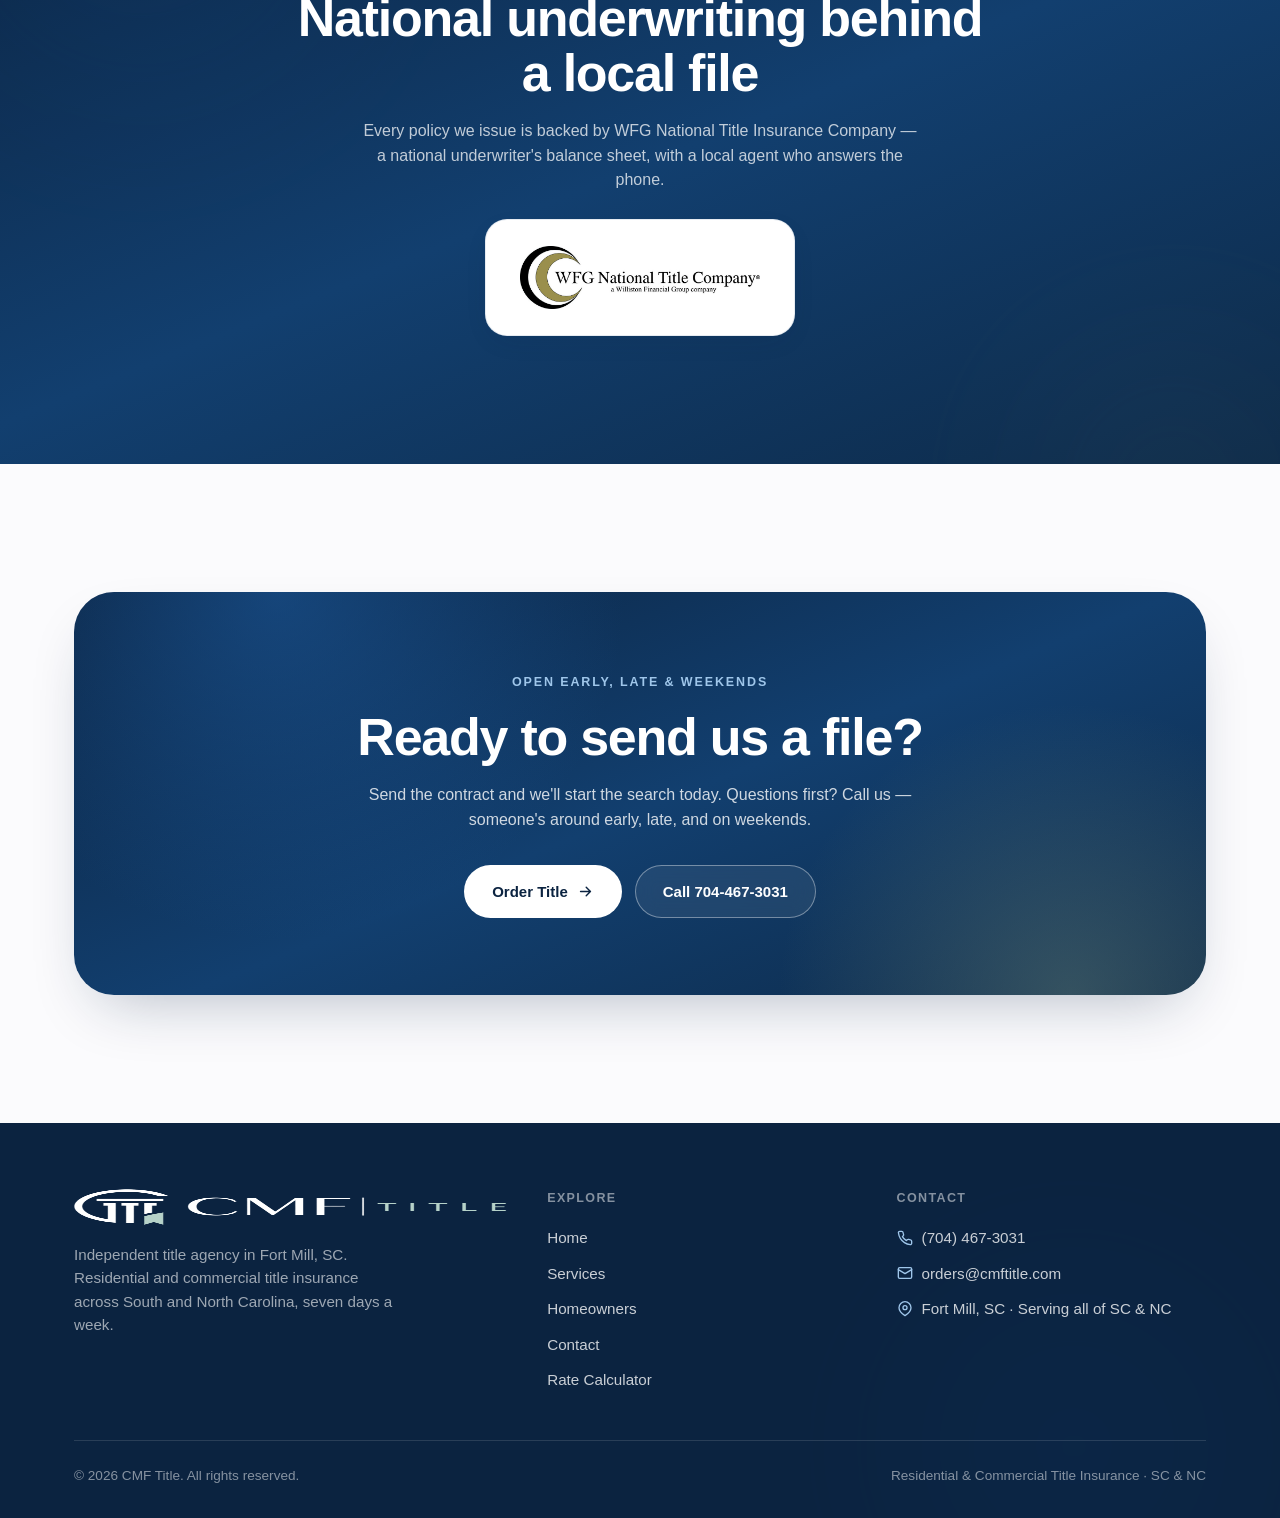
==== commit 4e0fd12e: "Hero headline: "Title work done fast." Shorter and punchier than "Title work that keeps your closing" ====
--- a/index.html
+++ b/index.html
@@ -71,8 +71,8 @@
     <div class="hero__grid">
       <div class="hero__content" data-reveal>
         <span class="hero__badge"><span class="dot"></span>Independent title agency · Fort Mill, SC</span>
-        <h1>Title work that keeps your closing <span class="text-grad">on schedule.</span></h1>
-        <p class="hero__sub">We’re an independent agency in Fort Mill, South Carolina, running residential and commercial title work on both sides of the line. Searches come back fast, commitments come back right, and a real person answers the phone.</p>
+        <h1>Title work <span class="text-grad">done fast.</span></h1>
+        <p class="hero__sub">We’re an independent agency in Fort Mill, South Carolina, running residential and commercial title work on both sides of the line. Searches turn around quickly, commitments come back right, and a real person answers the phone.</p>
         <div class="hero__actions">
           <a href="mailto:orders@cmftitle.com?subject=New%20Title%20Order%20-%20CMF%20Title" class="btn btn--primary">
             Order Title
--- a/assets/css/style.css
+++ b/assets/css/style.css
@@ -568,3 +568,7 @@
   .gchip--2{bottom:30%;left:0;padding:11px 14px}
   .gchip--3{bottom:0;left:4%;padding:11px 15px}
 }
+
+/* Short hero headline earns a larger type size */
+.hero h1{font-size:clamp(2.7rem,5.4vw,4.6rem);letter-spacing:-.03em}
+@media (max-width:720px){ .hero h1{font-size:clamp(2.5rem,11vw,3.4rem)} }
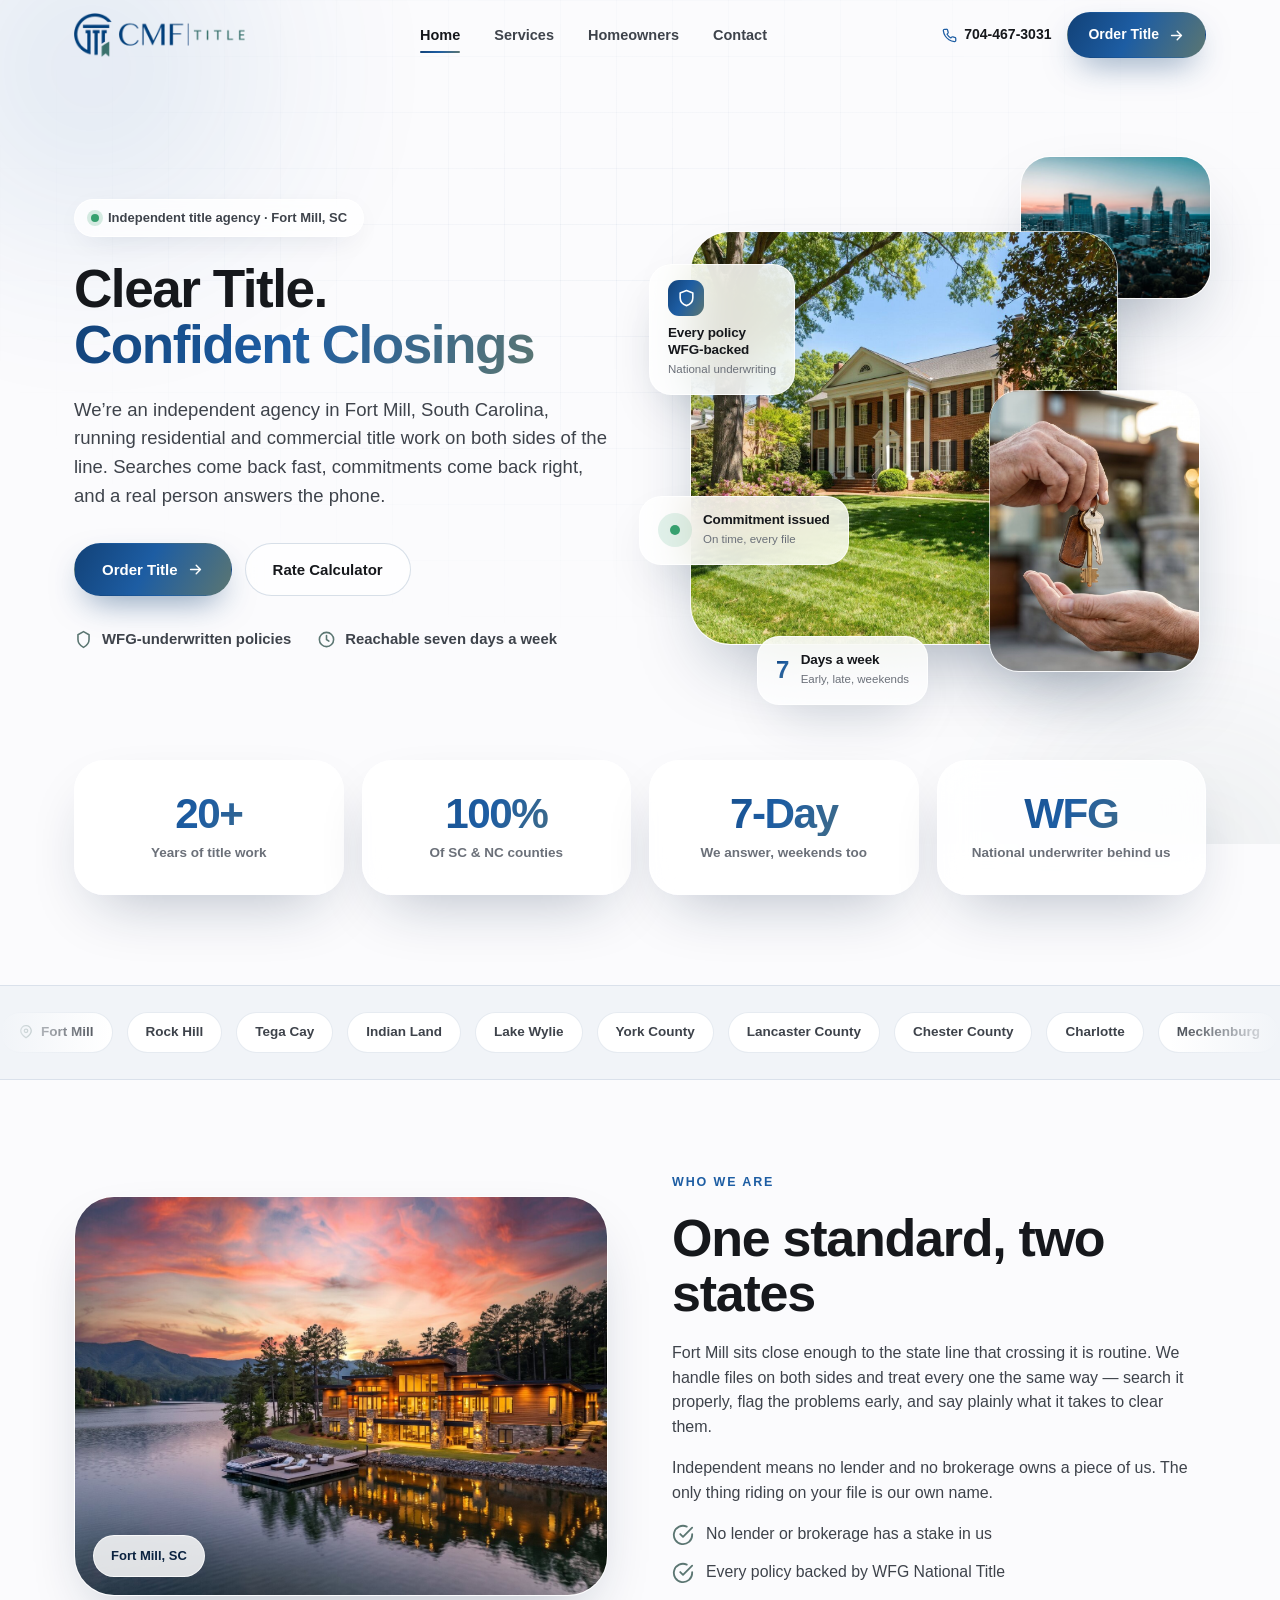
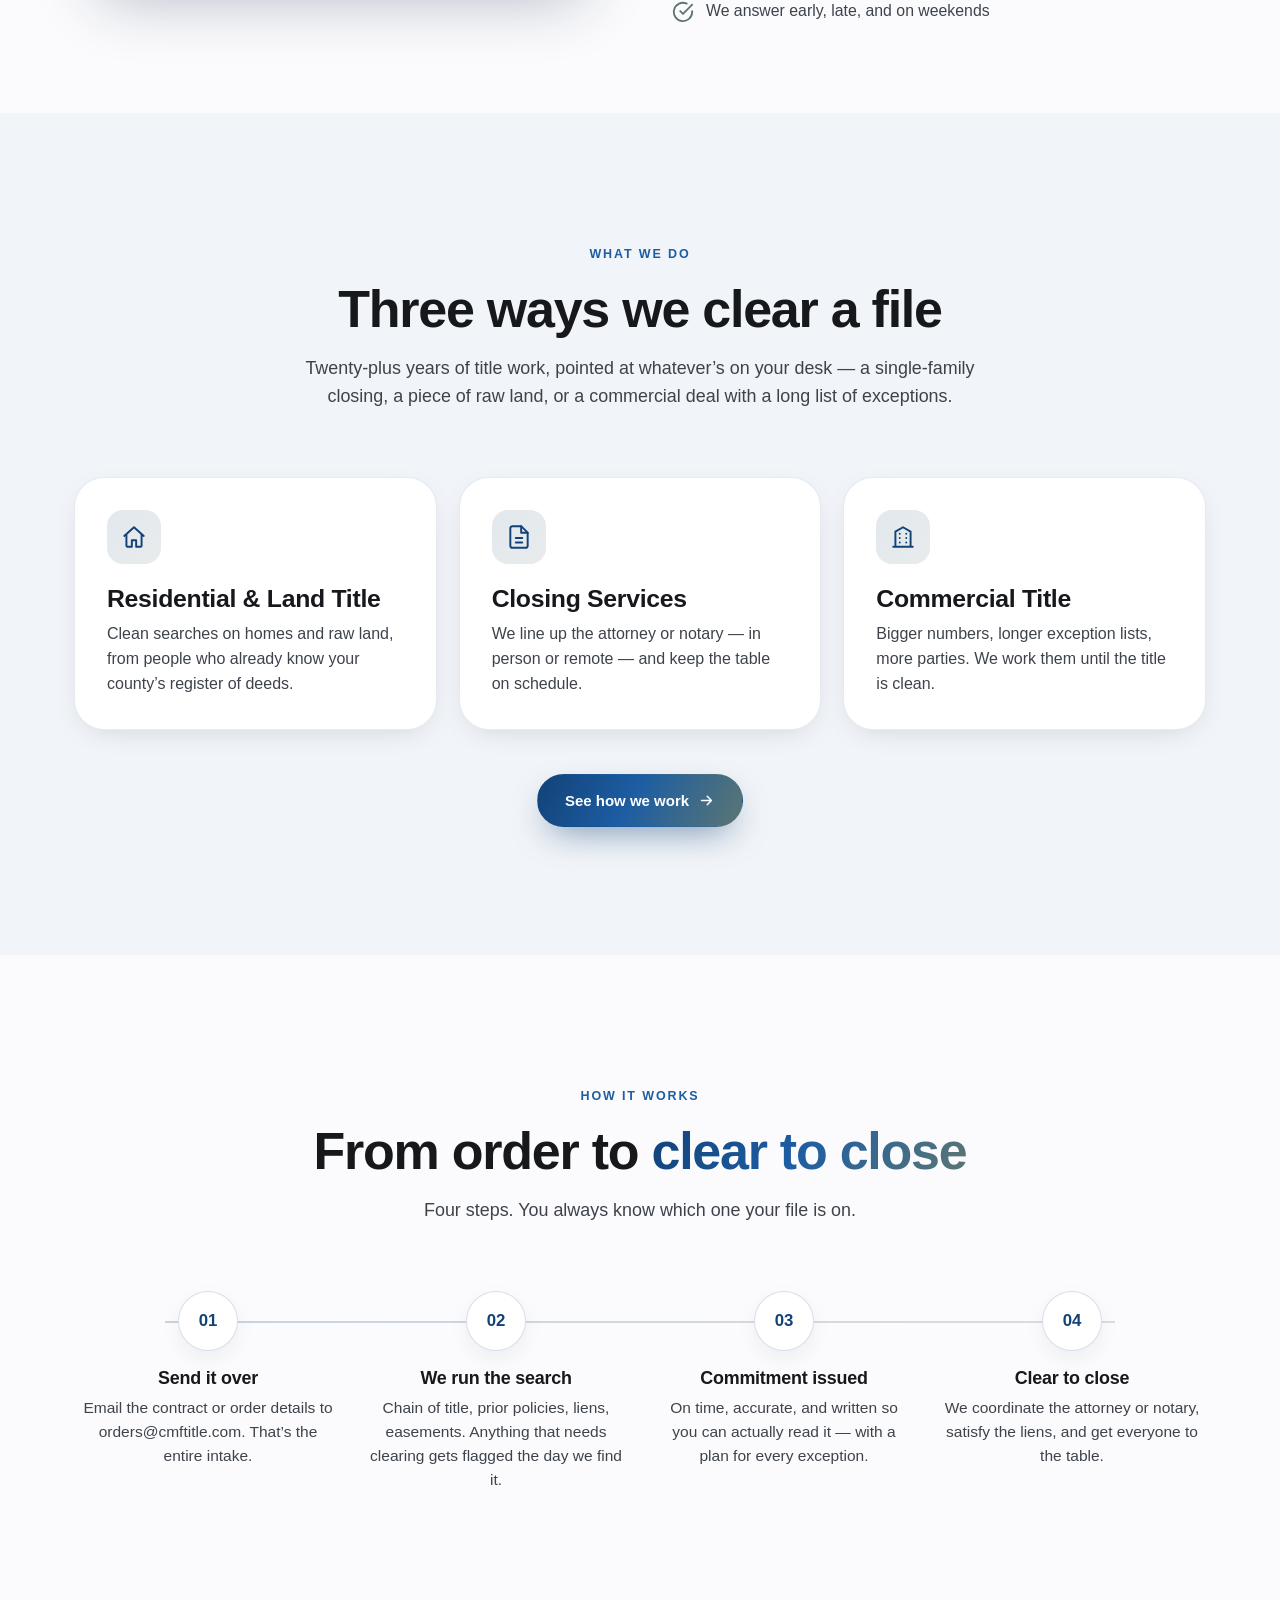
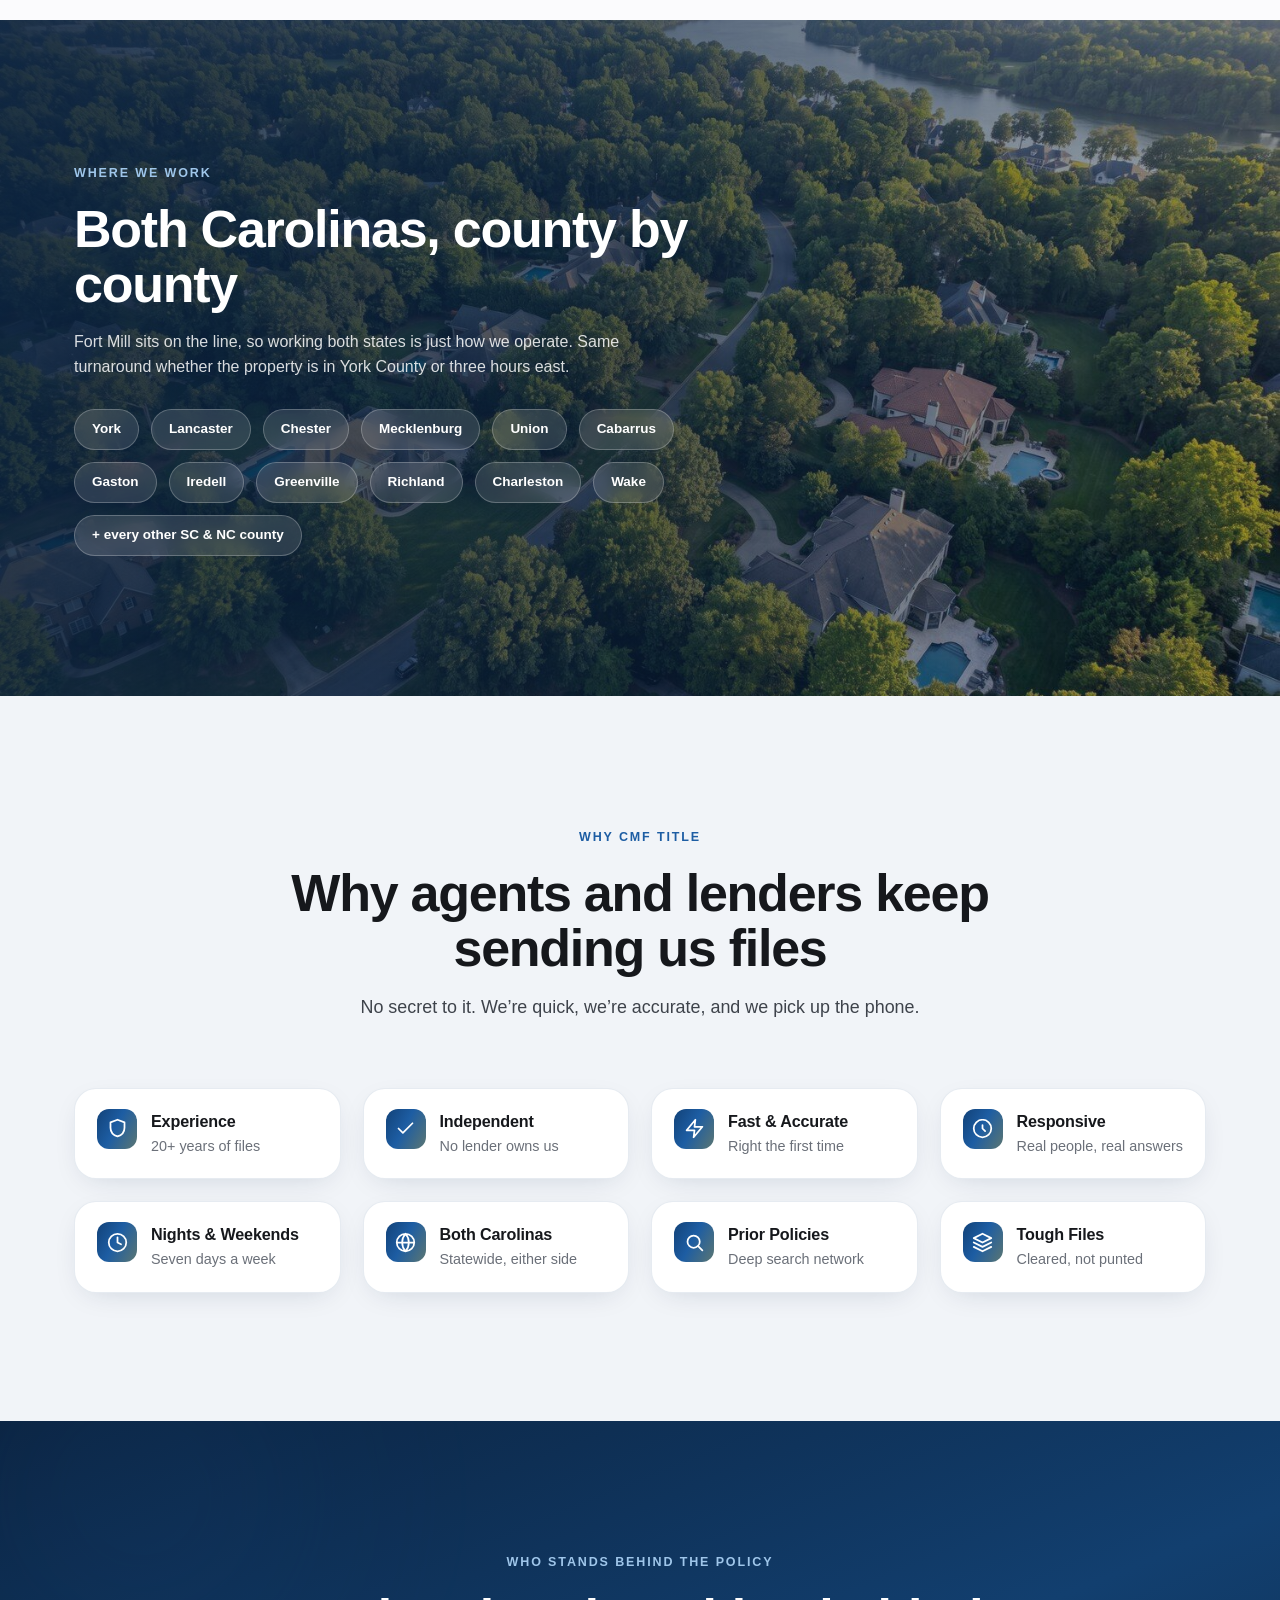
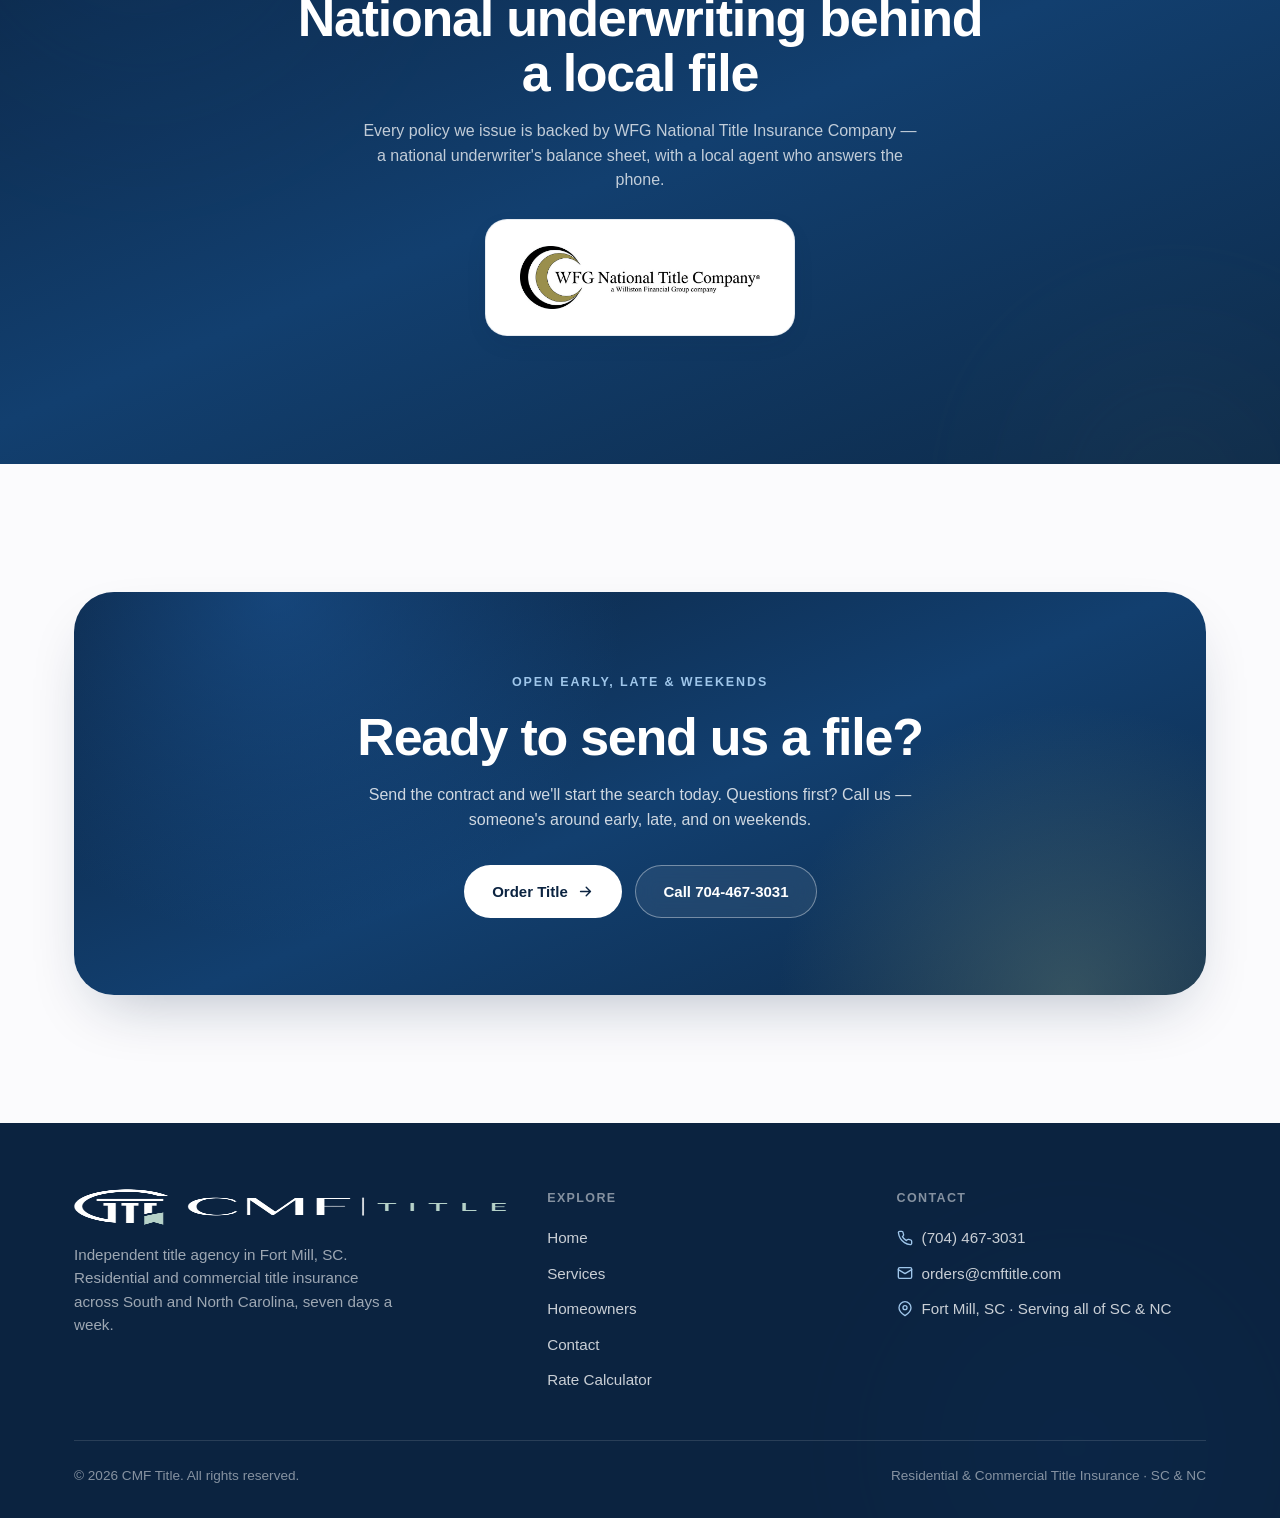
==== commit 878533df: "Hero headline: "Clear Title. Confident Closings" Break is forced with a <br> so the two beats always" ====
--- a/index.html
+++ b/index.html
@@ -71,8 +71,8 @@
     <div class="hero__grid">
       <div class="hero__content" data-reveal>
         <span class="hero__badge"><span class="dot"></span>Independent title agency · Fort Mill, SC</span>
-        <h1>Title work <span class="text-grad">done fast.</span></h1>
-        <p class="hero__sub">We’re an independent agency in Fort Mill, South Carolina, running residential and commercial title work on both sides of the line. Searches turn around quickly, commitments come back right, and a real person answers the phone.</p>
+        <h1>Clear Title.<br><span class="text-grad">Confident Closings</span></h1>
+        <p class="hero__sub">We’re an independent agency in Fort Mill, South Carolina, running residential and commercial title work on both sides of the line. Searches come back fast, commitments come back right, and a real person answers the phone.</p>
         <div class="hero__actions">
           <a href="mailto:orders@cmftitle.com?subject=New%20Title%20Order%20-%20CMF%20Title" class="btn btn--primary">
             Order Title
--- a/assets/css/style.css
+++ b/assets/css/style.css
@@ -572,3 +572,9 @@
 /* Short hero headline earns a larger type size */
 .hero h1{font-size:clamp(2.7rem,5.4vw,4.6rem);letter-spacing:-.03em}
 @media (max-width:720px){ .hero h1{font-size:clamp(2.5rem,11vw,3.4rem)} }
+
+/* Two-beat hero headline: "Clear Title. / Confident Closings" */
+.hero__grid{grid-template-columns:1.04fr .96fr}
+.hero h1{font-size:clamp(2.2rem,4.15vw,3.55rem);letter-spacing:-.028em}
+@media (max-width:980px){ .hero__grid{grid-template-columns:1fr} }
+@media (max-width:720px){ .hero h1{font-size:clamp(2.1rem,9.2vw,2.9rem)} }
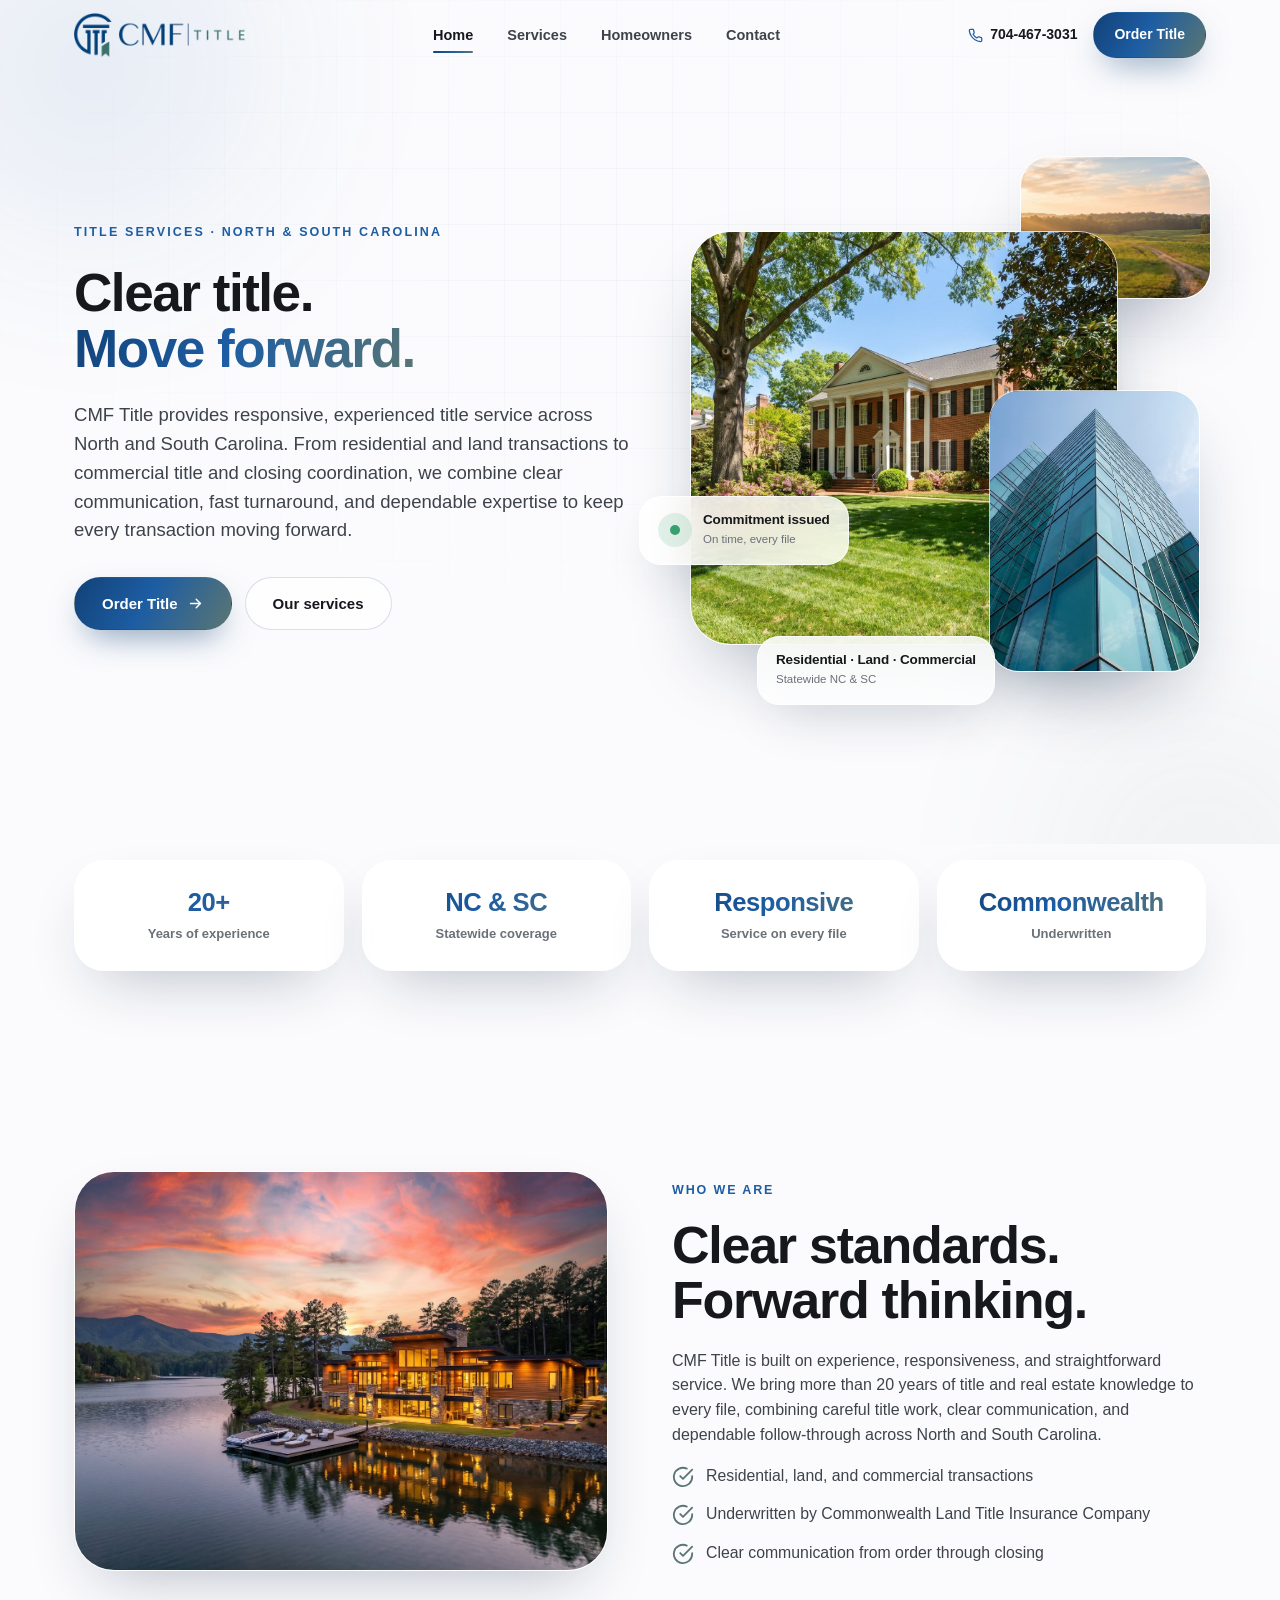
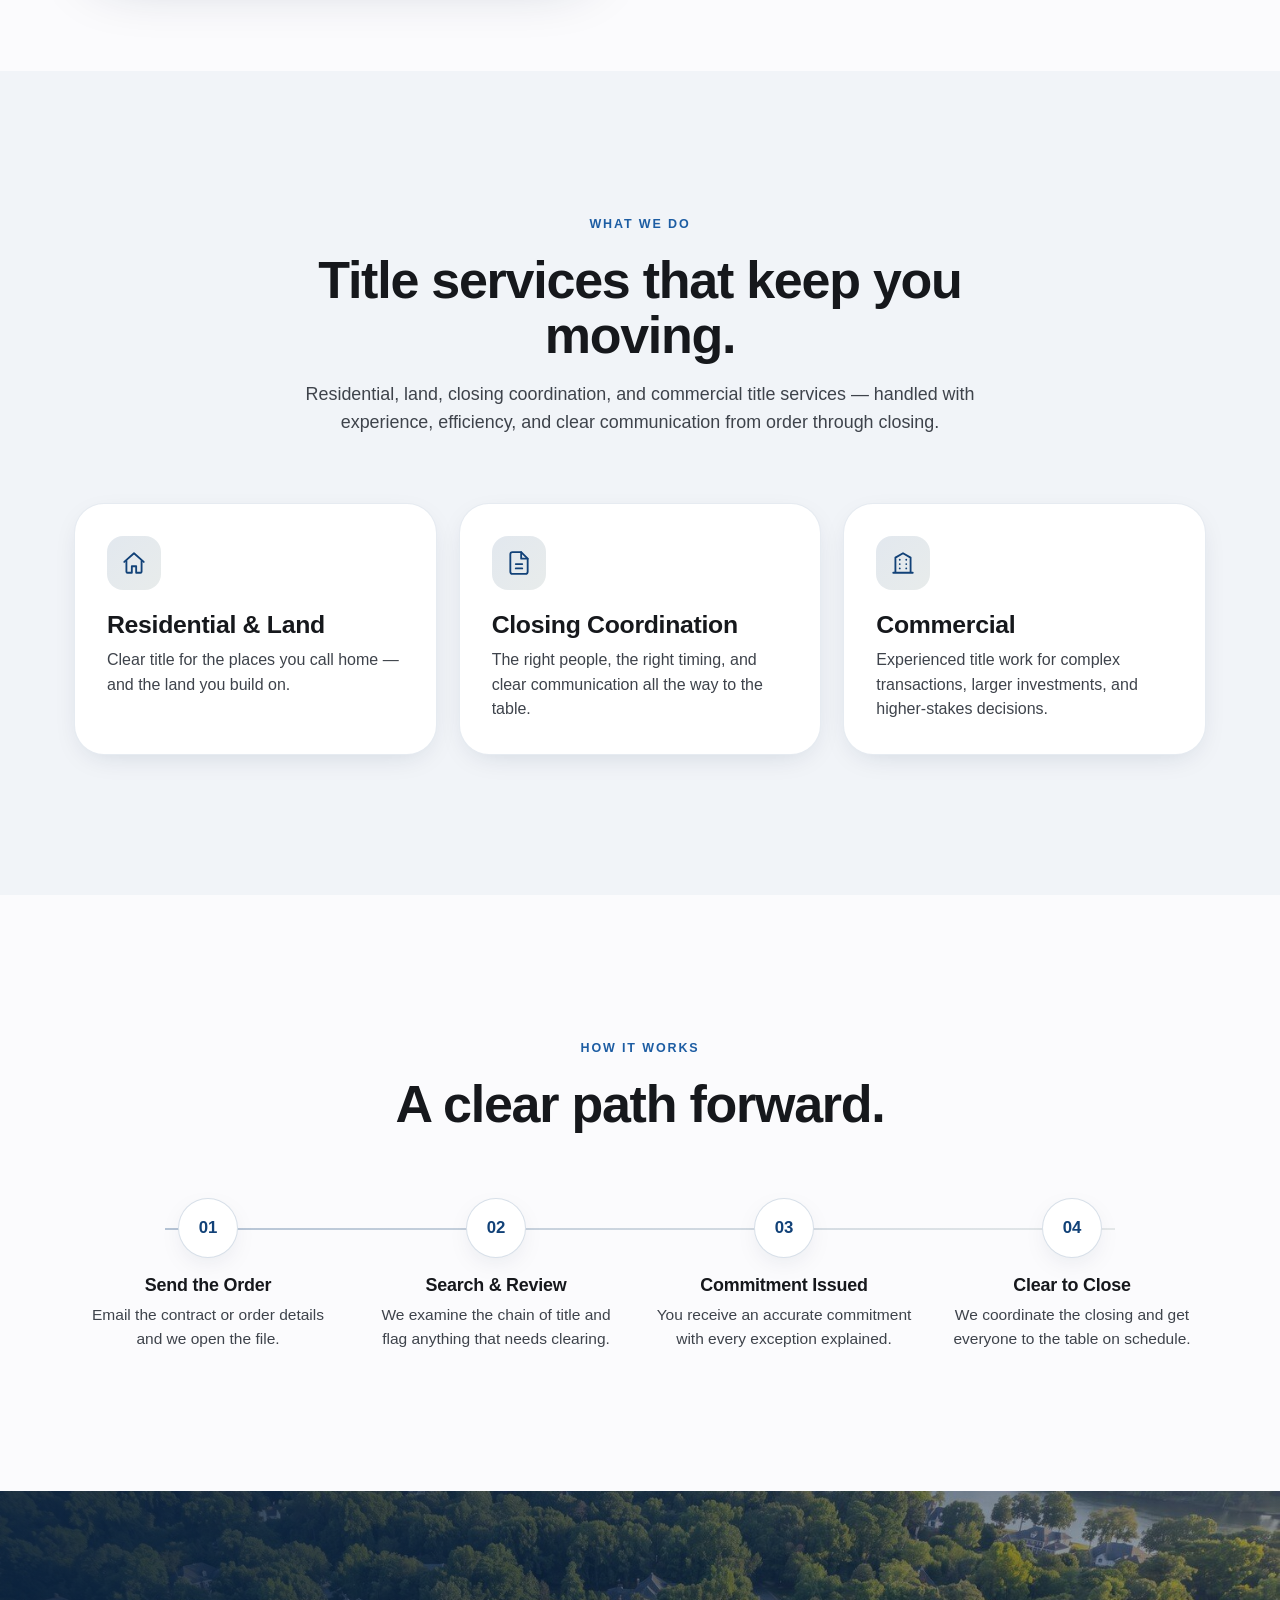
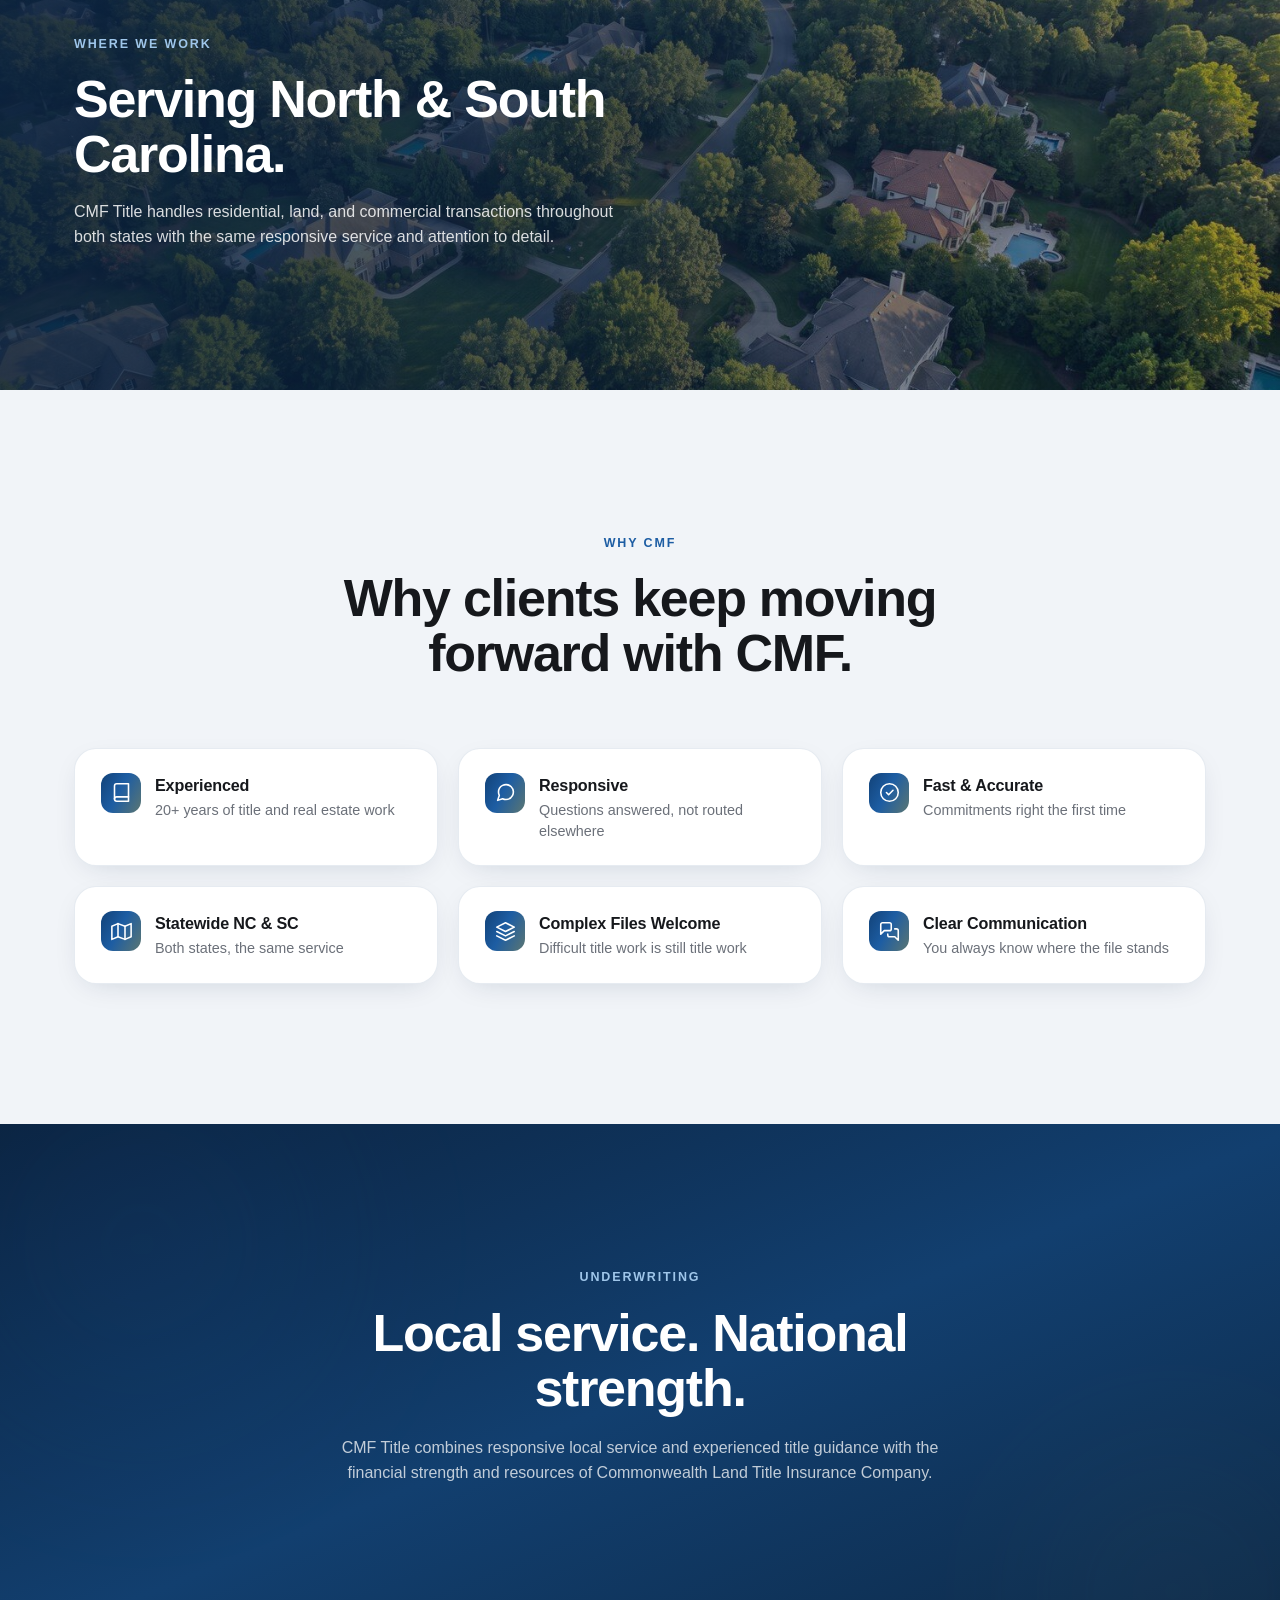
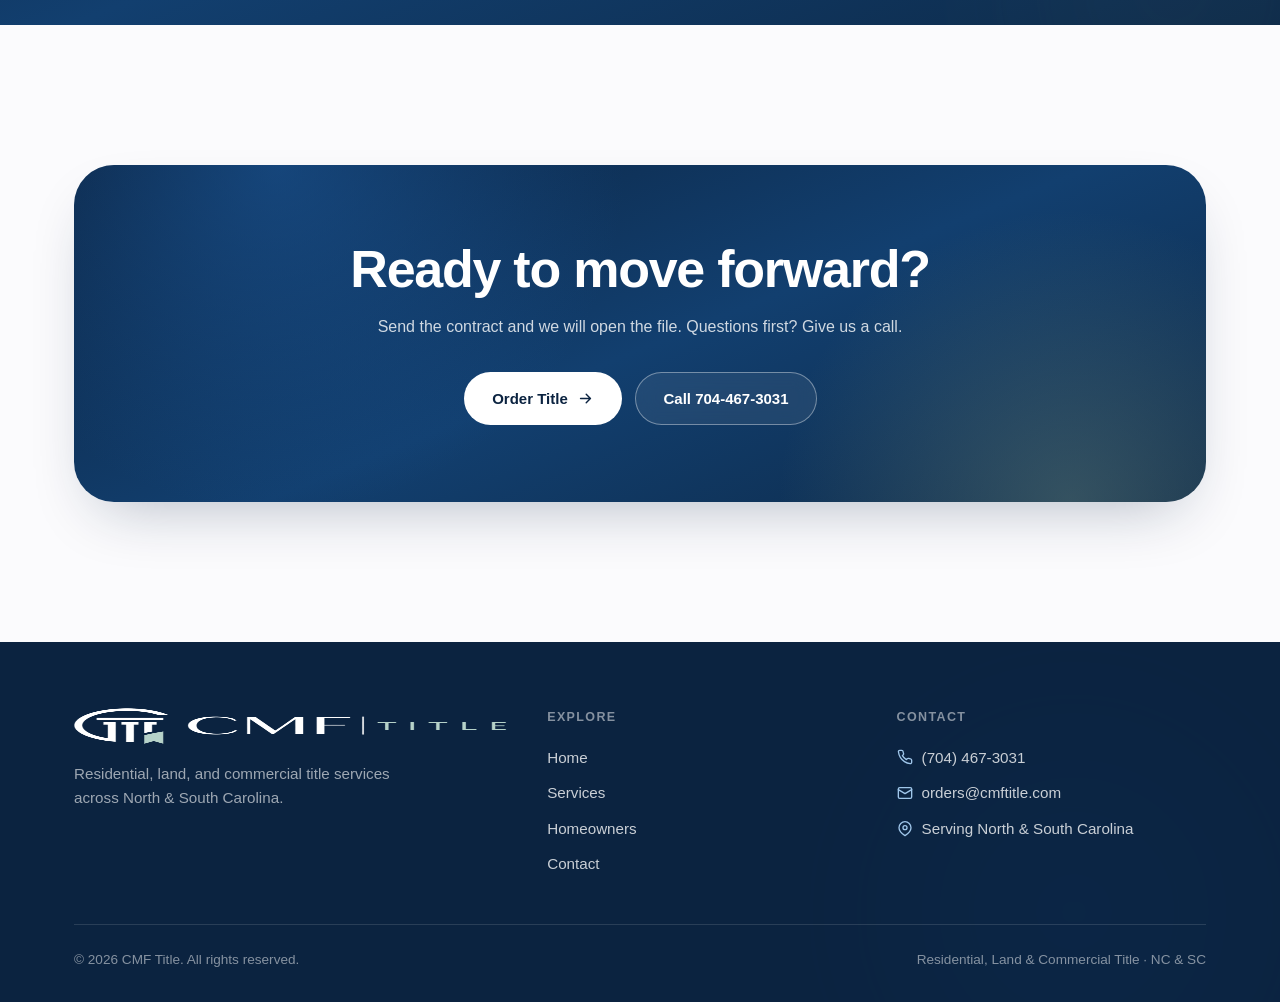
==== commit f5aaaf60: "Apply owner revision brief: rebrand to "Clear title. Move forward." Implements the CMF Title Website" ====
--- a/index.html
+++ b/index.html
@@ -3,23 +3,22 @@
 <head>
 <meta charset="UTF-8" />
 <meta name="viewport" content="width=device-width, initial-scale=1.0" />
-<title>CMF Title — Title Insurance for the Carolinas | Fort Mill, SC</title>
-<meta name="description" content="CMF Title is an independent title agency in Fort Mill, SC handling residential and commercial title insurance across South and North Carolina. Fast searches, accurate commitments, and someone who picks up seven days a week." />
+<title>CMF Title — Residential, Land &amp; Commercial Title Services in NC &amp; SC</title>
+<meta name="description" content="CMF Title provides responsive, experienced title service across North and South Carolina — residential, land, closing coordination and commercial title, underwritten by Commonwealth Land Title Insurance Company." />
 <link rel="canonical" href="https://www.cmftitle.com/" />
 <meta property="og:type" content="website" />
-<meta property="og:title" content="CMF Title — Residential &amp; Commercial Title Insurance in SC &amp; NC" />
-<meta property="og:description" content="An independent title agency working both Carolinas from Fort Mill, SC. WFG-underwritten policies and someone who answers early, late, and on weekends." />
+<meta property="og:title" content="CMF Title — Clear title. Move forward." />
+<meta property="og:description" content="Responsive, experienced title service across North and South Carolina. Residential, land, closing coordination and commercial title." />
 <meta property="og:url" content="https://www.cmftitle.com/" />
 <meta property="og:image" content="https://www.cmftitle.com/assets/img/cta.jpg" />
 <meta name="twitter:card" content="summary_large_image" />
 <meta name="theme-color" content="#124278" />
-<link rel="preconnect" href="https://rates.wfgnationaltitle.com" />
 <link rel="icon" href="/assets/img/favicon.png" />
 <link rel="apple-touch-icon" href="/assets/img/favicon.png" />
 <link rel="preload" as="image" href="/assets/img/hero-house.jpg" fetchpriority="high" />
 <link rel="stylesheet" href="/assets/css/style.css" />
 <script type="application/ld+json">
-{"@context":"https://schema.org","@type":"InsuranceAgency","name":"CMF Title","url":"https://www.cmftitle.com/","telephone":"+1-704-467-3031","email":"orders@cmftitle.com","image":"https://www.cmftitle.com/assets/img/logo.png","priceRange":"$$","description":"Independent title agency in Fort Mill, SC handling residential and commercial title insurance across South and North Carolina.","address":{"@type":"PostalAddress","addressLocality":"Fort Mill","addressRegion":"SC","addressCountry":"US"},"areaServed":[{"@type":"State","name":"South Carolina"},{"@type":"State","name":"North Carolina"}]}
+{"@context":"https://schema.org","@type":"InsuranceAgency","name":"CMF Title","url":"https://www.cmftitle.com/","telephone":"+1-704-467-3031","email":"orders@cmftitle.com","image":"https://www.cmftitle.com/assets/img/logo.png","priceRange":"$$","slogan":"Clear title. Move forward.","description":"Residential, land, closing coordination and commercial title services across North and South Carolina.","areaServed":[{"@type":"State","name":"North Carolina"},{"@type":"State","name":"South Carolina"}]}
 </script>
 </head>
 <body>
@@ -34,7 +33,7 @@
       <img class="logo-light" src="/assets/img/logo-white.png" alt="CMF Title" width="776" height="200" />
     </a>
     <nav class="nav__links">
-      <a href="/" class="active">Home</a>
+      <a href="/">Home</a>
       <a href="/services">Services</a>
       <a href="/homeowners">Homeowners</a>
       <a href="/contact">Contact</a>
@@ -44,10 +43,7 @@
         <svg viewBox="0 0 24 24" fill="none" stroke="currentColor" stroke-width="2" stroke-linecap="round" stroke-linejoin="round"><path d="M22 16.92v3a2 2 0 0 1-2.18 2 19.79 19.79 0 0 1-8.63-3.07 19.5 19.5 0 0 1-6-6 19.79 19.79 0 0 1-3.07-8.67A2 2 0 0 1 4.11 2h3a2 2 0 0 1 2 1.72 12.84 12.84 0 0 0 .7 2.81 2 2 0 0 1-.45 2.11L8.09 9.91a16 16 0 0 0 6 6l1.27-1.27a2 2 0 0 1 2.11-.45 12.84 12.84 0 0 0 2.81.7A2 2 0 0 1 22 16.92z"/></svg>
         704-467-3031
       </a>
-      <a href="mailto:orders@cmftitle.com?subject=New%20Title%20Order%20-%20CMF%20Title" class="btn btn--primary btn--sm">
-        Order Title
-        <svg viewBox="0 0 24 24" fill="none" stroke="currentColor" stroke-width="2" stroke-linecap="round" stroke-linejoin="round"><path d="M5 12h14M13 6l6 6-6 6"/></svg>
-      </a>
+      <a href="mailto:orders@cmftitle.com?subject=New%20Title%20Order%20-%20CMF%20Title" class="btn btn--primary btn--sm">Order Title</a>
       <button class="nav__burger" aria-label="Menu" aria-expanded="false"><span></span><span></span><span></span></button>
     </div>
   </div>
@@ -65,45 +61,35 @@
 <!-- HERO -->
 <section class="hero" id="top">
   <div class="mesh"></div>
-  <div class="blob blob--a" style="top:-24%;left:-14%;opacity:.30;"></div>
-  <div class="blob blob--b" style="bottom:-30%;right:-12%;opacity:.28;"></div>
+  <div class="blob blob--a" style="top:-24%;left:-14%;opacity:.26;"></div>
+  <div class="blob blob--b" style="bottom:-30%;right:-12%;opacity:.24;"></div>
   <div class="wrap">
     <div class="hero__grid">
       <div class="hero__content" data-reveal>
-        <span class="hero__badge"><span class="dot"></span>Independent title agency · Fort Mill, SC</span>
-        <h1>Clear Title.<br><span class="text-grad">Confident Closings</span></h1>
-        <p class="hero__sub">We’re an independent agency in Fort Mill, South Carolina, running residential and commercial title work on both sides of the line. Searches come back fast, commitments come back right, and a real person answers the phone.</p>
+        <span class="hero__eyebrow">Title Services &middot; North &amp; South Carolina</span>
+        <h1>Clear title.<br><span class="text-grad">Move forward.</span></h1>
+        <p class="hero__sub">CMF Title provides responsive, experienced title service across North and South Carolina. From residential and land transactions to commercial title and closing coordination, we combine clear communication, fast turnaround, and dependable expertise to keep every transaction moving forward.</p>
         <div class="hero__actions">
           <a href="mailto:orders@cmftitle.com?subject=New%20Title%20Order%20-%20CMF%20Title" class="btn btn--primary">
             Order Title
             <svg viewBox="0 0 24 24" fill="none" stroke="currentColor" stroke-width="2" stroke-linecap="round" stroke-linejoin="round"><path d="M5 12h14M13 6l6 6-6 6"/></svg>
           </a>
-          <a href="https://rates.wfgnationaltitle.com/" target="_blank" rel="noopener" class="btn btn--ghost">Rate Calculator</a>
-        </div>
-        <div class="hero-badges">
-          <span><svg viewBox="0 0 24 24" fill="none" stroke="currentColor" stroke-width="2" stroke-linecap="round" stroke-linejoin="round"><path d="M12 2l7 4v6c0 5-3.5 8-7 10-3.5-2-7-5-7-10V6l7-4z"/></svg> WFG-underwritten policies</span>
-          <span><svg viewBox="0 0 24 24" fill="none" stroke="currentColor" stroke-width="2" stroke-linecap="round" stroke-linejoin="round"><circle cx="12" cy="12" r="9"/><path d="M12 7v5l3 2"/></svg> Reachable seven days a week</span>
+          <a href="/services" class="btn btn--ghost">Our services</a>
         </div>
       </div>
 
       <div class="hero__visual" data-reveal>
         <div class="fimg fimg--tag" data-parallax="8">
-          <img src="/assets/img/hero-skyline.jpg" alt="Charlotte skyline at dusk" width="760" height="570" />
+          <img src="/assets/img/hero-land.jpg" alt="Open Carolina farmland at sunrise" width="760" height="570" />
         </div>
         <div class="fimg fimg--main" data-parallax="15">
-          <img src="/assets/img/hero-house.jpg" alt="Brick Southern colonial home beneath a live oak" width="1500" height="1150" fetchpriority="high" />
+          <img src="/assets/img/hero-house.jpg" alt="Brick colonial residence beneath mature trees" width="1500" height="1150" fetchpriority="high" />
         </div>
         <div class="fimg fimg--sub anim-float d-a" data-parallax="26">
-          <img src="/assets/img/hero-keys.jpg" alt="Handing over the keys at a closing" width="760" height="1010" />
-        </div>
-
-        <div class="gchip gchip--1 anim-float" data-parallax="36">
-          <div class="gc-ico"><svg viewBox="0 0 24 24" fill="none" stroke="currentColor" stroke-width="2" stroke-linecap="round" stroke-linejoin="round"><path d="M12 2 4 5v6c0 5 3.4 8.6 8 10 4.6-1.4 8-5 8-10V5l-8-3z"/></svg></div>
-          <div class="gc-t">Every policy<br>WFG-backed</div>
-          <div class="gc-s">National underwriting</div>
-        </div>
-
-        <div class="gchip gchip--2" data-parallax="42">
+          <img src="/assets/img/hero-commercial.jpg" alt="Glass commercial building seen from below" width="760" height="1010" />
+        </div>
+
+        <div class="gchip gchip--2" data-parallax="40">
           <div class="pulse"><i></i></div>
           <div>
             <div class="gc-t">Commitment issued</div>
@@ -112,10 +98,9 @@
         </div>
 
         <div class="gchip gchip--3 anim-float d-b" data-parallax="30">
-          <b class="text-grad">7</b>
           <div>
-            <div class="gc-t">Days a week</div>
-            <div class="gc-s">Early, late, weekends</div>
+            <div class="gc-t">Residential &middot; Land &middot; Commercial</div>
+            <div class="gc-s">Statewide NC &amp; SC</div>
           </div>
         </div>
       </div>
@@ -123,205 +108,156 @@
   </div>
 </section>
 
-<!-- TRUST STATS -->
+<!-- PROOF POINTS -->
 <section class="section section--tight stats-float">
   <div class="wrap">
     <div class="stats">
-      <div class="stat-card" data-reveal><b class="text-grad" data-count="20" data-suffix="+">20+</b><span>Years of title work</span></div>
-      <div class="stat-card d1" data-reveal><b class="text-grad" data-count="100" data-suffix="%">100%</b><span>Of SC &amp; NC counties</span></div>
-      <div class="stat-card d2" data-reveal><b class="text-grad">7-Day</b><span>We answer, weekends too</span></div>
-      <div class="stat-card d3" data-reveal><b class="text-grad">WFG</b><span>National underwriter behind us</span></div>
-    </div>
-  </div>
-</section>
-
-<!-- COUNTY MARQUEE -->
-<div class="marquee" aria-hidden="true">
-  <div class="marquee__track">
-    <div class="marquee__group">
-      <span class="mq-item"><svg viewBox="0 0 24 24" fill="none" stroke="currentColor" stroke-width="2.2" stroke-linecap="round" stroke-linejoin="round"><path d="M21 10c0 6-9 12-9 12s-9-6-9-12a9 9 0 0 1 18 0z"/><circle cx="12" cy="10" r="3"/></svg>Fort Mill</span>
-      <span class="mq-item">Rock Hill</span><span class="mq-item">Tega Cay</span><span class="mq-item">Indian Land</span>
-      <span class="mq-item">Lake Wylie</span><span class="mq-item">York County</span><span class="mq-item">Lancaster County</span>
-      <span class="mq-item">Chester County</span><span class="mq-item">Charlotte</span><span class="mq-item">Mecklenburg</span>
-      <span class="mq-item">Union County</span><span class="mq-item">Cabarrus</span><span class="mq-item">Gaston</span>
-      <span class="mq-item">Iredell</span><span class="mq-item">Greenville</span><span class="mq-item">Columbia</span>
-      <span class="mq-item">Charleston</span><span class="mq-item">Raleigh</span><span class="mq-item">Wilmington</span>
-      <span class="mq-item">Every SC &amp; NC county</span>
-    </div>
-    <div class="marquee__group">
-      <span class="mq-item"><svg viewBox="0 0 24 24" fill="none" stroke="currentColor" stroke-width="2.2" stroke-linecap="round" stroke-linejoin="round"><path d="M21 10c0 6-9 12-9 12s-9-6-9-12a9 9 0 0 1 18 0z"/><circle cx="12" cy="10" r="3"/></svg>Fort Mill</span>
-      <span class="mq-item">Rock Hill</span><span class="mq-item">Tega Cay</span><span class="mq-item">Indian Land</span>
-      <span class="mq-item">Lake Wylie</span><span class="mq-item">York County</span><span class="mq-item">Lancaster County</span>
-      <span class="mq-item">Chester County</span><span class="mq-item">Charlotte</span><span class="mq-item">Mecklenburg</span>
-      <span class="mq-item">Union County</span><span class="mq-item">Cabarrus</span><span class="mq-item">Gaston</span>
-      <span class="mq-item">Iredell</span><span class="mq-item">Greenville</span><span class="mq-item">Columbia</span>
-      <span class="mq-item">Charleston</span><span class="mq-item">Raleigh</span><span class="mq-item">Wilmington</span>
-      <span class="mq-item">Every SC &amp; NC county</span>
-    </div>
-  </div>
-</div>
-
-<!-- INTRO / MISSION -->
+      <div class="stat-card" data-reveal><b class="text-grad" data-count="20" data-suffix="+">20+</b><span>Years of experience</span></div>
+      <div class="stat-card d1" data-reveal><b class="text-grad">NC &amp; SC</b><span>Statewide coverage</span></div>
+      <div class="stat-card d2" data-reveal><b class="text-grad">Responsive</b><span>Service on every file</span></div>
+      <div class="stat-card d3" data-reveal><b class="text-grad">Commonwealth</b><span>Underwritten</span></div>
+    </div>
+  </div>
+</section>
+
+<!-- WHO WE ARE -->
 <section class="section section--tight">
   <div class="wrap">
     <div class="split">
       <div class="split__media" data-reveal>
-        <img src="/assets/img/lake.jpg" alt="Lakeside Carolina home at dusk" width="1300" height="975" loading="lazy" />
-        <span class="badge-pill">Fort Mill, SC</span>
+        <img src="/assets/img/lake.jpg" alt="Waterfront Carolina residence at dusk" width="1300" height="975" loading="lazy" />
       </div>
       <div class="split__body d1" data-reveal>
         <span class="eyebrow">Who we are</span>
-        <h2>One standard, two states</h2>
-        <p>Fort Mill sits close enough to the state line that crossing it is routine. We handle files on both sides and treat every one the same way — search it properly, flag the problems early, and say plainly what it takes to clear them.</p>
-        <p>Independent means no lender and no brokerage owns a piece of us. The only thing riding on your file is our own name.</p>
+        <h2>Clear standards. Forward thinking.</h2>
+        <p>CMF Title is built on experience, responsiveness, and straightforward service. We bring more than 20 years of title and real estate knowledge to every file, combining careful title work, clear communication, and dependable follow-through across North and South Carolina.</p>
         <ul class="checklist checklist--tight">
-          <li><svg viewBox="0 0 24 24" fill="none" stroke="currentColor" stroke-width="2" stroke-linecap="round" stroke-linejoin="round"><path d="M22 11.08V12a10 10 0 1 1-5.93-9.14"/><path d="M22 4 12 14.01l-3-3"/></svg>No lender or brokerage has a stake in us</li>
-          <li><svg viewBox="0 0 24 24" fill="none" stroke="currentColor" stroke-width="2" stroke-linecap="round" stroke-linejoin="round"><path d="M22 11.08V12a10 10 0 1 1-5.93-9.14"/><path d="M22 4 12 14.01l-3-3"/></svg>Every policy backed by WFG National Title</li>
-          <li><svg viewBox="0 0 24 24" fill="none" stroke="currentColor" stroke-width="2" stroke-linecap="round" stroke-linejoin="round"><path d="M22 11.08V12a10 10 0 1 1-5.93-9.14"/><path d="M22 4 12 14.01l-3-3"/></svg>We answer early, late, and on weekends</li>
+          <li><svg viewBox="0 0 24 24" fill="none" stroke="currentColor" stroke-width="2" stroke-linecap="round" stroke-linejoin="round"><path d="M22 11.08V12a10 10 0 1 1-5.93-9.14"/><path d="M22 4 12 14.01l-3-3"/></svg>Residential, land, and commercial transactions</li>
+          <li><svg viewBox="0 0 24 24" fill="none" stroke="currentColor" stroke-width="2" stroke-linecap="round" stroke-linejoin="round"><path d="M22 11.08V12a10 10 0 1 1-5.93-9.14"/><path d="M22 4 12 14.01l-3-3"/></svg>Underwritten by Commonwealth Land Title Insurance Company</li>
+          <li><svg viewBox="0 0 24 24" fill="none" stroke="currentColor" stroke-width="2" stroke-linecap="round" stroke-linejoin="round"><path d="M22 11.08V12a10 10 0 1 1-5.93-9.14"/><path d="M22 4 12 14.01l-3-3"/></svg>Clear communication from order through closing</li>
         </ul>
       </div>
     </div>
   </div>
 </section>
 
-<!-- SERVICES PREVIEW -->
+<!-- SERVICES -->
 <section class="section section--alt">
   <div class="wrap">
     <div class="section-head" data-reveal>
       <span class="eyebrow">What we do</span>
-      <h2>Three ways we clear a file</h2>
-      <p>Twenty-plus years of title work, pointed at whatever’s on your desk — a single-family closing, a piece of raw land, or a commercial deal with a long list of exceptions.</p>
+      <h2>Title services that keep you moving.</h2>
+      <p>Residential, land, closing coordination, and commercial title services &mdash; handled with experience, efficiency, and clear communication from order through closing.</p>
     </div>
     <div class="grid grid-3">
       <a href="/services" class="card" data-reveal>
-        <div class="card__ico"><svg viewBox="0 0 24 24" fill="none" stroke="currentColor" stroke-width="1.8" stroke-linecap="round" stroke-linejoin="round"><path d="m3 11 9-8 9 8"/><path d="M5 10v10a1 1 0 0 0 1 1h4v-6h4v6h4a1 1 0 0 0 1-1V10"/></svg></div>
-        <h3>Residential &amp; Land Title</h3>
-        <p>Clean searches on homes and raw land, from people who already know your county’s register of deeds.</p>
+        <div class="card__ico"><svg viewBox="0 0 24 24" fill="none" stroke="currentColor" stroke-width="1.7" stroke-linecap="round" stroke-linejoin="round"><path d="m3 11 9-8 9 8"/><path d="M5 10v10a1 1 0 0 0 1 1h4v-6h4v6h4a1 1 0 0 0 1-1V10"/></svg></div>
+        <h3>Residential &amp; Land</h3>
+        <p>Clear title for the places you call home &mdash; and the land you build on.</p>
       </a>
       <a href="/services" class="card d1" data-reveal>
-        <div class="card__ico"><svg viewBox="0 0 24 24" fill="none" stroke="currentColor" stroke-width="1.8" stroke-linecap="round" stroke-linejoin="round"><path d="M14 2H6a2 2 0 0 0-2 2v16a2 2 0 0 0 2 2h12a2 2 0 0 0 2-2V8z"/><path d="M14 2v6h6M9 13h6M9 17h6"/></svg></div>
-        <h3>Closing Services</h3>
-        <p>We line up the attorney or notary — in person or remote — and keep the table on schedule.</p>
+        <div class="card__ico"><svg viewBox="0 0 24 24" fill="none" stroke="currentColor" stroke-width="1.7" stroke-linecap="round" stroke-linejoin="round"><path d="M14 2H6a2 2 0 0 0-2 2v16a2 2 0 0 0 2 2h12a2 2 0 0 0 2-2V8z"/><path d="M14 2v6h6M9 13h6M9 17h6"/></svg></div>
+        <h3>Closing Coordination</h3>
+        <p>The right people, the right timing, and clear communication all the way to the table.</p>
       </a>
       <a href="/services" class="card d2" data-reveal>
-        <div class="card__ico"><svg viewBox="0 0 24 24" fill="none" stroke="currentColor" stroke-width="1.8" stroke-linecap="round" stroke-linejoin="round"><path d="M3 21h18M5 21V7l7-4 7 4v14M9 9h.01M15 9h.01M9 13h.01M15 13h.01M9 17h.01M15 17h.01"/></svg></div>
-        <h3>Commercial Title</h3>
-        <p>Bigger numbers, longer exception lists, more parties. We work them until the title is clean.</p>
+        <div class="card__ico"><svg viewBox="0 0 24 24" fill="none" stroke="currentColor" stroke-width="1.7" stroke-linecap="round" stroke-linejoin="round"><path d="M3 21h18M5 21V7l7-4 7 4v14M9 9h.01M15 9h.01M9 13h.01M15 13h.01M9 17h.01M15 17h.01"/></svg></div>
+        <h3>Commercial</h3>
+        <p>Experienced title work for complex transactions, larger investments, and higher-stakes decisions.</p>
       </a>
     </div>
-    <div style="text-align:center;margin-top:44px;" data-reveal>
-      <a href="/services" class="btn btn--primary">See how we work
-        <svg viewBox="0 0 24 24" fill="none" stroke="currentColor" stroke-width="2" stroke-linecap="round" stroke-linejoin="round"><path d="M5 12h14M13 6l6 6-6 6"/></svg>
-      </a>
-    </div>
-  </div>
-</section>
-
-<!-- HOW IT WORKS -->
+  </div>
+</section>
+
+<!-- PROCESS -->
 <section class="section">
   <div class="wrap">
     <div class="section-head" data-reveal>
       <span class="eyebrow">How it works</span>
-      <h2>From order to <span class="text-grad">clear to close</span></h2>
-      <p>Four steps. You always know which one your file is on.</p>
+      <h2>A clear path forward.</h2>
     </div>
     <div class="steps">
       <div class="step" data-reveal>
         <div class="step__n">01</div>
-        <h3>Send it over</h3>
-        <p>Email the contract or order details to orders@cmftitle.com. That&rsquo;s the entire intake.</p>
+        <h3>Send the Order</h3>
+        <p>Email the contract or order details and we open the file.</p>
       </div>
       <div class="step d1" data-reveal>
         <div class="step__n">02</div>
-        <h3>We run the search</h3>
-        <p>Chain of title, prior policies, liens, easements. Anything that needs clearing gets flagged the day we find it.</p>
+        <h3>Search &amp; Review</h3>
+        <p>We examine the chain of title and flag anything that needs clearing.</p>
       </div>
       <div class="step d2" data-reveal>
         <div class="step__n">03</div>
-        <h3>Commitment issued</h3>
-        <p>On time, accurate, and written so you can actually read it &mdash; with a plan for every exception.</p>
+        <h3>Commitment Issued</h3>
+        <p>You receive an accurate commitment with every exception explained.</p>
       </div>
       <div class="step d3" data-reveal>
         <div class="step__n">04</div>
-        <h3>Clear to close</h3>
-        <p>We coordinate the attorney or notary, satisfy the liens, and get everyone to the table.</p>
-      </div>
-    </div>
-  </div>
-</section>
-
-<!-- COVERAGE BAND -->
+        <h3>Clear to Close</h3>
+        <p>We coordinate the closing and get everyone to the table on schedule.</p>
+      </div>
+    </div>
+  </div>
+</section>
+
+<!-- COVERAGE -->
 <section class="imgband">
-  <div class="imgband__bg"><img src="/assets/img/aerial.jpg" alt="Aerial view of a Carolina neighborhood under tree canopy" width="1500" height="860" loading="lazy" /></div>
+  <div class="imgband__bg"><img src="/assets/img/aerial.jpg" alt="Aerial view of a Carolina neighborhood" width="1500" height="860" loading="lazy" /></div>
   <div class="wrap">
     <div data-reveal>
       <span class="eyebrow">Where we work</span>
-      <h2>Both Carolinas, county by county</h2>
-      <p>Fort Mill sits on the line, so working both states is just how we operate. Same turnaround whether the property is in York County or three hours east.</p>
-      <div class="coverage-list">
-        <span>York</span><span>Lancaster</span><span>Chester</span><span>Mecklenburg</span><span>Union</span>
-        <span>Cabarrus</span><span>Gaston</span><span>Iredell</span><span>Greenville</span><span>Richland</span>
-        <span>Charleston</span><span>Wake</span><span>+ every other SC &amp; NC county</span>
-      </div>
-    </div>
-  </div>
-</section>
-
-<!-- WHY CHOOSE -->
+      <h2>Serving North &amp; South Carolina.</h2>
+      <p>CMF Title handles residential, land, and commercial transactions throughout both states with the same responsive service and attention to detail.</p>
+    </div>
+  </div>
+</section>
+
+<!-- WHY CMF -->
 <section class="section section--alt">
   <div class="wrap">
     <div class="section-head" data-reveal>
-      <span class="eyebrow">Why CMF Title</span>
-      <h2>Why agents and lenders keep sending us files</h2>
-      <p>No secret to it. We&rsquo;re quick, we&rsquo;re accurate, and we pick up the phone.</p>
-    </div>
-    <div class="grid grid-4">
+      <span class="eyebrow">Why CMF</span>
+      <h2>Why clients keep moving forward with CMF.</h2>
+    </div>
+    <div class="grid grid-3 benefits">
       <div class="feature" data-reveal>
-        <div class="feature__ico"><svg viewBox="0 0 24 24" fill="none" stroke="currentColor" stroke-width="2" stroke-linecap="round" stroke-linejoin="round"><path d="M12 2 4 5v6c0 5 3.4 8.6 8 10 4.6-1.4 8-5 8-10V5l-8-3z"/></svg></div>
-        <div><b>Experience</b><span>20+ years of files</span></div>
+        <div class="feature__ico"><svg viewBox="0 0 24 24" fill="none" stroke="currentColor" stroke-width="1.8" stroke-linecap="round" stroke-linejoin="round"><path d="M4 19.5A2.5 2.5 0 0 1 6.5 17H20"/><path d="M6.5 2H20v20H6.5A2.5 2.5 0 0 1 4 19.5v-15A2.5 2.5 0 0 1 6.5 2z"/></svg></div>
+        <div><b>Experienced</b><span>20+ years of title and real estate work</span></div>
       </div>
       <div class="feature d1" data-reveal>
-        <div class="feature__ico"><svg viewBox="0 0 24 24" fill="none" stroke="currentColor" stroke-width="2" stroke-linecap="round" stroke-linejoin="round"><path d="M20 6 9 17l-5-5"/></svg></div>
-        <div><b>Independent</b><span>No lender owns us</span></div>
+        <div class="feature__ico"><svg viewBox="0 0 24 24" fill="none" stroke="currentColor" stroke-width="1.8" stroke-linecap="round" stroke-linejoin="round"><path d="M21 11.5a8.4 8.4 0 0 1-.9 3.8 8.5 8.5 0 0 1-7.6 4.7 8.4 8.4 0 0 1-3.8-.9L3 21l1.9-5.7a8.4 8.4 0 0 1-.9-3.8 8.5 8.5 0 0 1 4.7-7.6 8.4 8.4 0 0 1 3.8-.9h.5a8.48 8.48 0 0 1 8 8z"/></svg></div>
+        <div><b>Responsive</b><span>Questions answered, not routed elsewhere</span></div>
       </div>
       <div class="feature d2" data-reveal>
-        <div class="feature__ico"><svg viewBox="0 0 24 24" fill="none" stroke="currentColor" stroke-width="2" stroke-linecap="round" stroke-linejoin="round"><path d="M13 2 3 14h9l-1 8 10-12h-9l1-8z"/></svg></div>
-        <div><b>Fast &amp; Accurate</b><span>Right the first time</span></div>
-      </div>
-      <div class="feature d3" data-reveal>
-        <div class="feature__ico"><svg viewBox="0 0 24 24" fill="none" stroke="currentColor" stroke-width="2" stroke-linecap="round" stroke-linejoin="round"><path d="M12 8v4l3 3M12 22a10 10 0 1 0 0-20 10 10 0 0 0 0 20z"/></svg></div>
-        <div><b>Responsive</b><span>Real people, real answers</span></div>
+        <div class="feature__ico"><svg viewBox="0 0 24 24" fill="none" stroke="currentColor" stroke-width="1.8" stroke-linecap="round" stroke-linejoin="round"><circle cx="12" cy="12" r="10"/><path d="m8.5 12 2.5 2.5 5-5"/></svg></div>
+        <div><b>Fast &amp; Accurate</b><span>Commitments right the first time</span></div>
       </div>
       <div class="feature" data-reveal>
-        <div class="feature__ico"><svg viewBox="0 0 24 24" fill="none" stroke="currentColor" stroke-width="2" stroke-linecap="round" stroke-linejoin="round"><path d="M12 2a10 10 0 1 0 0 20 10 10 0 0 0 0-20zM12 6v6l4 2"/></svg></div>
-        <div><b>Nights &amp; Weekends</b><span>Seven days a week</span></div>
+        <div class="feature__ico"><svg viewBox="0 0 24 24" fill="none" stroke="currentColor" stroke-width="1.8" stroke-linecap="round" stroke-linejoin="round"><path d="m1 6 7-3 8 3 7-3v15l-7 3-8-3-7 3z"/><path d="M8 3v15M16 6v15"/></svg></div>
+        <div><b>Statewide NC &amp; SC</b><span>Both states, the same service</span></div>
       </div>
       <div class="feature d1" data-reveal>
-        <div class="feature__ico"><svg viewBox="0 0 24 24" fill="none" stroke="currentColor" stroke-width="2" stroke-linecap="round" stroke-linejoin="round"><path d="M12 2a10 10 0 1 0 0 20 10 10 0 0 0 0-20zM2 12h20M12 2a15 15 0 0 1 0 20 15 15 0 0 1 0-20z"/></svg></div>
-        <div><b>Both Carolinas</b><span>Statewide, either side</span></div>
+        <div class="feature__ico"><svg viewBox="0 0 24 24" fill="none" stroke="currentColor" stroke-width="1.8" stroke-linecap="round" stroke-linejoin="round"><path d="m12 2 10 5-10 5L2 7z"/><path d="m2 17 10 5 10-5M2 12l10 5 10-5"/></svg></div>
+        <div><b>Complex Files Welcome</b><span>Difficult title work is still title work</span></div>
       </div>
       <div class="feature d2" data-reveal>
-        <div class="feature__ico"><svg viewBox="0 0 24 24" fill="none" stroke="currentColor" stroke-width="2" stroke-linecap="round" stroke-linejoin="round"><circle cx="11" cy="11" r="7"/><path d="m21 21-4.3-4.3"/></svg></div>
-        <div><b>Prior Policies</b><span>Deep search network</span></div>
-      </div>
-      <div class="feature d3" data-reveal>
-        <div class="feature__ico"><svg viewBox="0 0 24 24" fill="none" stroke="currentColor" stroke-width="2" stroke-linecap="round" stroke-linejoin="round"><path d="M12 2 2 7l10 5 10-5-10-5zM2 17l10 5 10-5M2 12l10 5 10-5"/></svg></div>
-        <div><b>Tough Files</b><span>Cleared, not punted</span></div>
-      </div>
-    </div>
-  </div>
-</section>
-
-<!-- WFG PARTNER -->
+        <div class="feature__ico"><svg viewBox="0 0 24 24" fill="none" stroke="currentColor" stroke-width="1.8" stroke-linecap="round" stroke-linejoin="round"><path d="M14 9a2 2 0 0 1-2 2H6l-4 4V4a2 2 0 0 1 2-2h8a2 2 0 0 1 2 2z"/><path d="M18 9h2a2 2 0 0 1 2 2v11l-4-4h-6a2 2 0 0 1-2-2v-1"/></svg></div>
+        <div><b>Clear Communication</b><span>You always know where the file stands</span></div>
+      </div>
+    </div>
+  </div>
+</section>
+
+<!-- UNDERWRITER -->
 <section class="section band">
-  <div class="blob blob--a" style="top:-30%;left:-10%;opacity:.28;"></div>
-  <div class="blob blob--b" style="bottom:-40%;right:-10%;opacity:.28;"></div>
+  <div class="blob blob--a" style="top:-30%;left:-10%;opacity:.26;"></div>
+  <div class="blob blob--b" style="bottom:-40%;right:-10%;opacity:.26;"></div>
   <div class="wrap">
     <div class="partner" data-reveal>
-      <span class="eyebrow eyebrow--light">Who stands behind the policy</span>
-      <h2>National underwriting behind<br>a local file</h2>
-      <p style="max-width:560px;margin:18px auto 0;">Every policy we issue is backed by WFG National Title Insurance Company — a national underwriter's balance sheet, with a local agent who answers the phone.</p>
-      <div class="partner__logo"><img src="/assets/img/wfg.jpg" alt="WFG National Title Insurance Company" loading="lazy" /></div>
+      <span class="eyebrow eyebrow--light">Underwriting</span>
+      <h2>Local service. National strength.</h2>
+      <p style="max-width:620px;margin:20px auto 0;">CMF Title combines responsive local service and experienced title guidance with the financial strength and resources of Commonwealth Land Title Insurance Company.</p>
     </div>
   </div>
 </section>
@@ -330,9 +266,8 @@
 <section class="section">
   <div class="wrap">
     <div class="cta-card" data-reveal>
-      <span class="eyebrow eyebrow--light">Open early, late &amp; weekends</span>
-      <h2>Ready to send us a file?</h2>
-      <p>Send the contract and we'll start the search today. Questions first? Call us — someone's around early, late, and on weekends.</p>
+      <h2>Ready to move forward?</h2>
+      <p>Send the contract and we will open the file. Questions first? Give us a call.</p>
       <div class="cta-actions">
         <a href="mailto:orders@cmftitle.com?subject=New%20Title%20Order%20-%20CMF%20Title" class="btn btn--light">
           Order Title
@@ -351,7 +286,7 @@
     <div class="footer__grid">
       <div>
         <div class="footer__logo"><img src="/assets/img/logo-white.png" alt="CMF Title" width="776" height="200" /></div>
-        <p>Independent title agency in Fort Mill, SC. Residential and commercial title insurance across South and North Carolina, seven days a week.</p>
+        <p>Residential, land, and commercial title services across North &amp; South Carolina.</p>
       </div>
       <div>
         <h4>Explore</h4>
@@ -360,7 +295,6 @@
           <a href="/services">Services</a>
           <a href="/homeowners">Homeowners</a>
           <a href="/contact">Contact</a>
-          <a href="https://rates.wfgnationaltitle.com/" target="_blank" rel="noopener">Rate Calculator</a>
         </div>
       </div>
       <div>
@@ -368,13 +302,13 @@
         <div class="footer__contact">
           <a href="tel:7044673031"><svg viewBox="0 0 24 24" fill="none" stroke="currentColor" stroke-width="2" stroke-linecap="round" stroke-linejoin="round"><path d="M22 16.92v3a2 2 0 0 1-2.18 2 19.79 19.79 0 0 1-8.63-3.07 19.5 19.5 0 0 1-6-6 19.79 19.79 0 0 1-3.07-8.67A2 2 0 0 1 4.11 2h3a2 2 0 0 1 2 1.72 12.84 12.84 0 0 0 .7 2.81 2 2 0 0 1-.45 2.11L8.09 9.91a16 16 0 0 0 6 6l1.27-1.27a2 2 0 0 1 2.11-.45 12.84 12.84 0 0 0 2.81.7A2 2 0 0 1 22 16.92z"/></svg>(704) 467-3031</a>
           <a href="mailto:orders@cmftitle.com"><svg viewBox="0 0 24 24" fill="none" stroke="currentColor" stroke-width="2" stroke-linecap="round" stroke-linejoin="round"><rect x="2" y="4" width="20" height="16" rx="2"/><path d="m22 7-10 6L2 7"/></svg>orders@cmftitle.com</a>
-          <span><svg viewBox="0 0 24 24" fill="none" stroke="currentColor" stroke-width="2" stroke-linecap="round" stroke-linejoin="round"><path d="M21 10c0 6-9 12-9 12s-9-6-9-12a9 9 0 0 1 18 0z"/><circle cx="12" cy="10" r="3"/></svg>Fort Mill, SC · Serving all of SC &amp; NC</span>
+          <span><svg viewBox="0 0 24 24" fill="none" stroke="currentColor" stroke-width="2" stroke-linecap="round" stroke-linejoin="round"><path d="M21 10c0 6-9 12-9 12s-9-6-9-12a9 9 0 0 1 18 0z"/><circle cx="12" cy="10" r="3"/></svg>Serving North &amp; South Carolina</span>
         </div>
       </div>
     </div>
     <div class="footer__bottom">
       <span>&copy; <span id="year">2026</span> CMF Title. All rights reserved.</span>
-      <span>Residential &amp; Commercial Title Insurance · SC &amp; NC</span>
+      <span>Residential, Land &amp; Commercial Title &middot; NC &amp; SC</span>
     </div>
   </div>
 </footer>
--- a/assets/css/style.css
+++ b/assets/css/style.css
@@ -578,3 +578,53 @@
 .hero h1{font-size:clamp(2.2rem,4.15vw,3.55rem);letter-spacing:-.028em}
 @media (max-width:980px){ .hero__grid{grid-template-columns:1fr} }
 @media (max-width:720px){ .hero h1{font-size:clamp(2.1rem,9.2vw,2.9rem)} }
+
+/* ---------- Contact: direct-action card (replaces the form) ---------- */
+.action-card{padding:clamp(28px,4vw,44px);background:var(--white);border:1px solid var(--line);
+  border-radius:var(--r-lg);box-shadow:var(--sh-card)}
+.action-card h2{font-size:clamp(1.55rem,2.5vw,2.05rem);margin-bottom:14px}
+.action-card>p{margin-bottom:28px}
+.action-card__btns{display:grid;gap:12px}
+.action-card__btns .btn{justify-content:center;padding:17px 26px;font-size:15.5px}
+.action-card__btns .btn svg{width:18px;height:18px}
+.action-card__btns .btn:hover svg{transform:none}
+.action-card__note{margin-top:32px;padding-top:26px;border-top:1px solid var(--line)}
+.action-card__note h3{font-size:1rem;margin-bottom:15px;letter-spacing:0}
+.action-card__note p{font-size:.92rem;color:var(--muted);margin-top:18px}
+
+/* ---------- 2026-09 revision: simplified hero label, 2x3 benefits, airier rhythm ---------- */
+.hero__eyebrow{display:inline-block;font-size:12.5px;font-weight:700;letter-spacing:.17em;
+  text-transform:uppercase;color:var(--brand-lift);margin-bottom:22px}
+.hero h1{margin-bottom:24px}
+.hero__sub{max-width:560px}
+
+/* benefits: consistent 2x3 grid, roomier cards */
+.benefits{gap:20px}
+.benefits .feature{padding:24px 26px;align-items:flex-start}
+.benefits .feature span{line-height:1.45;display:block;margin-top:2px}
+@media (max-width:980px){ .benefits{grid-template-columns:repeat(2,1fr)} }
+@media (max-width:640px){ .benefits{grid-template-columns:1fr} }
+
+/* underwriter band is typographic now that the logo lockup is gone */
+.band .partner h2{max-width:720px;margin:0 auto}
+
+/* more whitespace between major sections */
+.section{padding:clamp(80px,11vw,140px) 0}
+.section--tight{padding:clamp(56px,8vw,100px) 0}
+
+/* progressive step markers reinforce "move forward" without arrows */
+.steps::before{background:linear-gradient(90deg,rgba(18,66,120,.30),rgba(91,118,114,.14))}
+.step__n{font-variant-numeric:tabular-nums}
+
+/* Proof points carry words ("Commonwealth", "NC & SC"), not short numerals —
+   scale the value type down so all four read as one set and fit at 390px. */
+.stat-card b{font-size:clamp(1.2rem,2vw,1.6rem);letter-spacing:-.018em;line-height:1.22}
+.stat-card span{font-size:13px;margin-top:6px}
+.stat-card{padding:26px 18px}
+@media (max-width:720px){
+  .stats{grid-template-columns:repeat(2,1fr);gap:14px}
+  .stat-card{padding:20px 12px}
+  .stat-card b{font-size:1.05rem}
+  .stat-card span{font-size:12px}
+}
+@media (max-width:400px){ .stats{grid-template-columns:1fr} }
